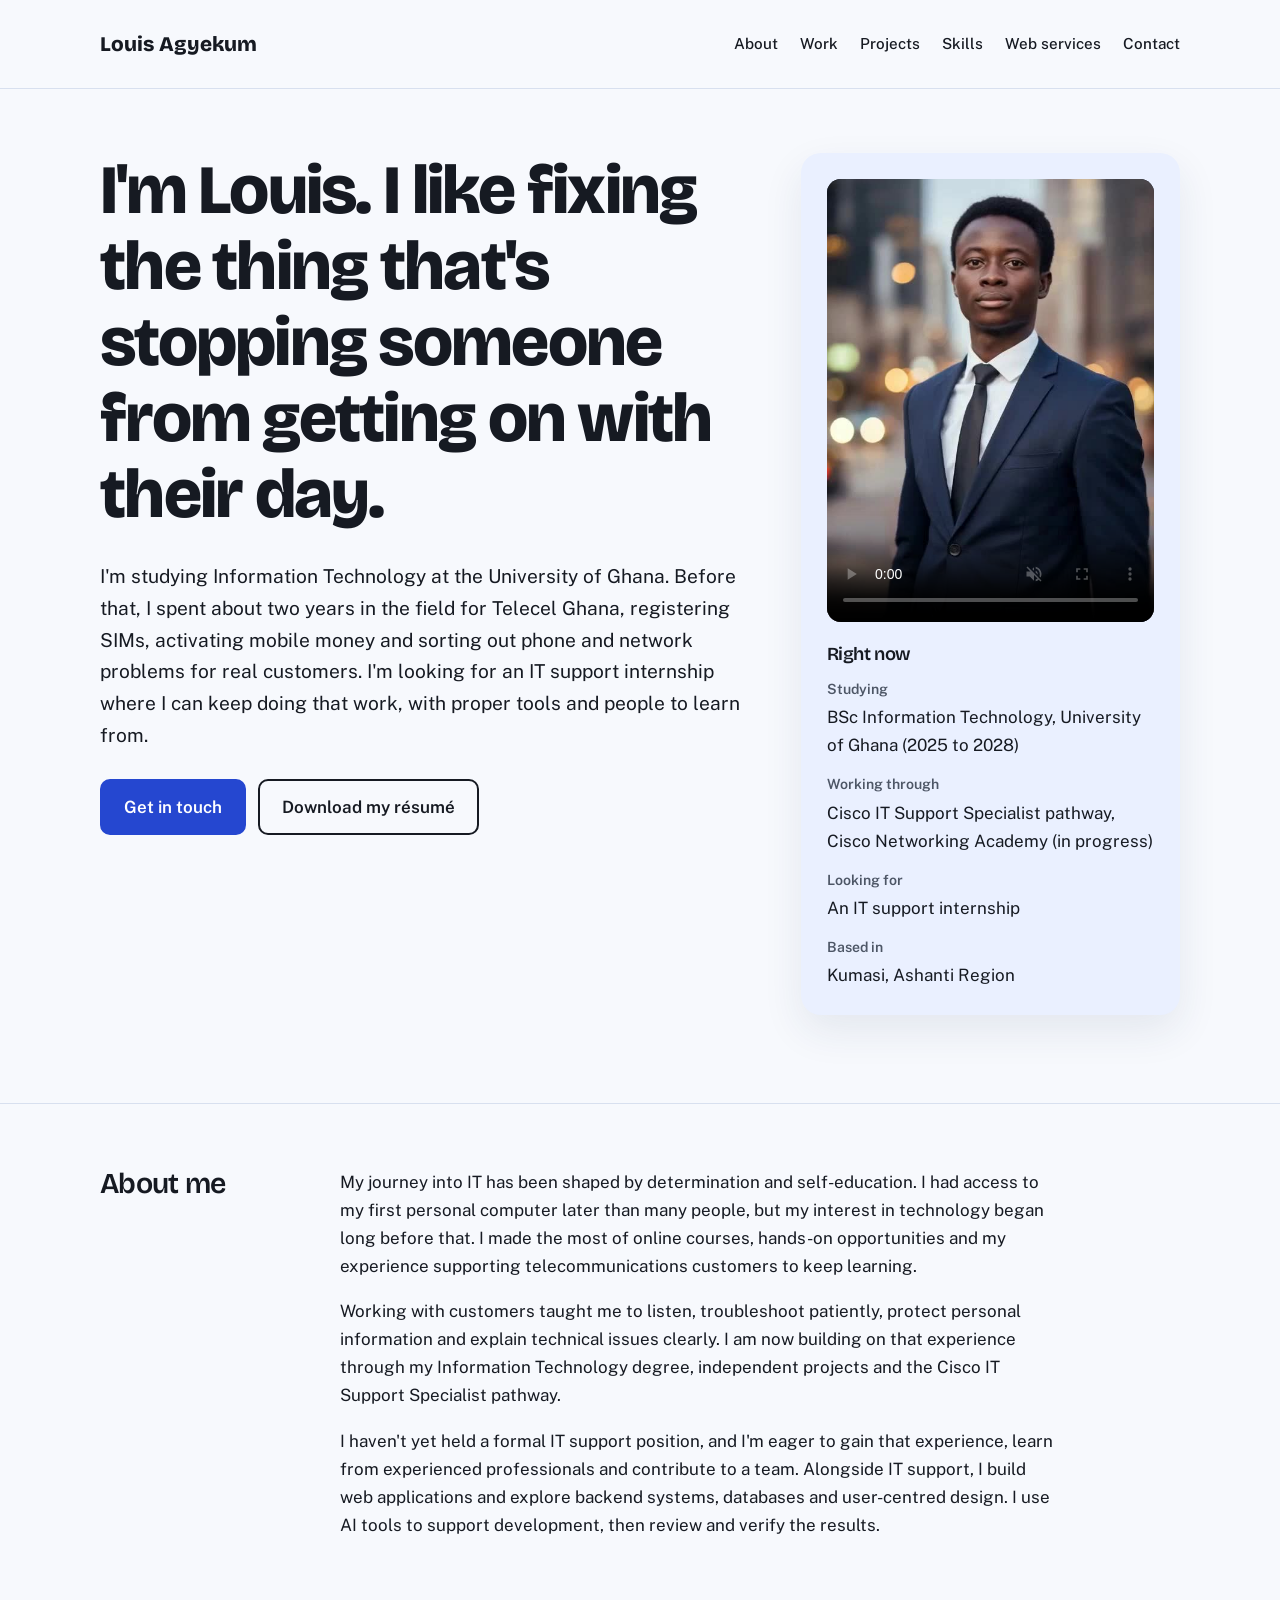
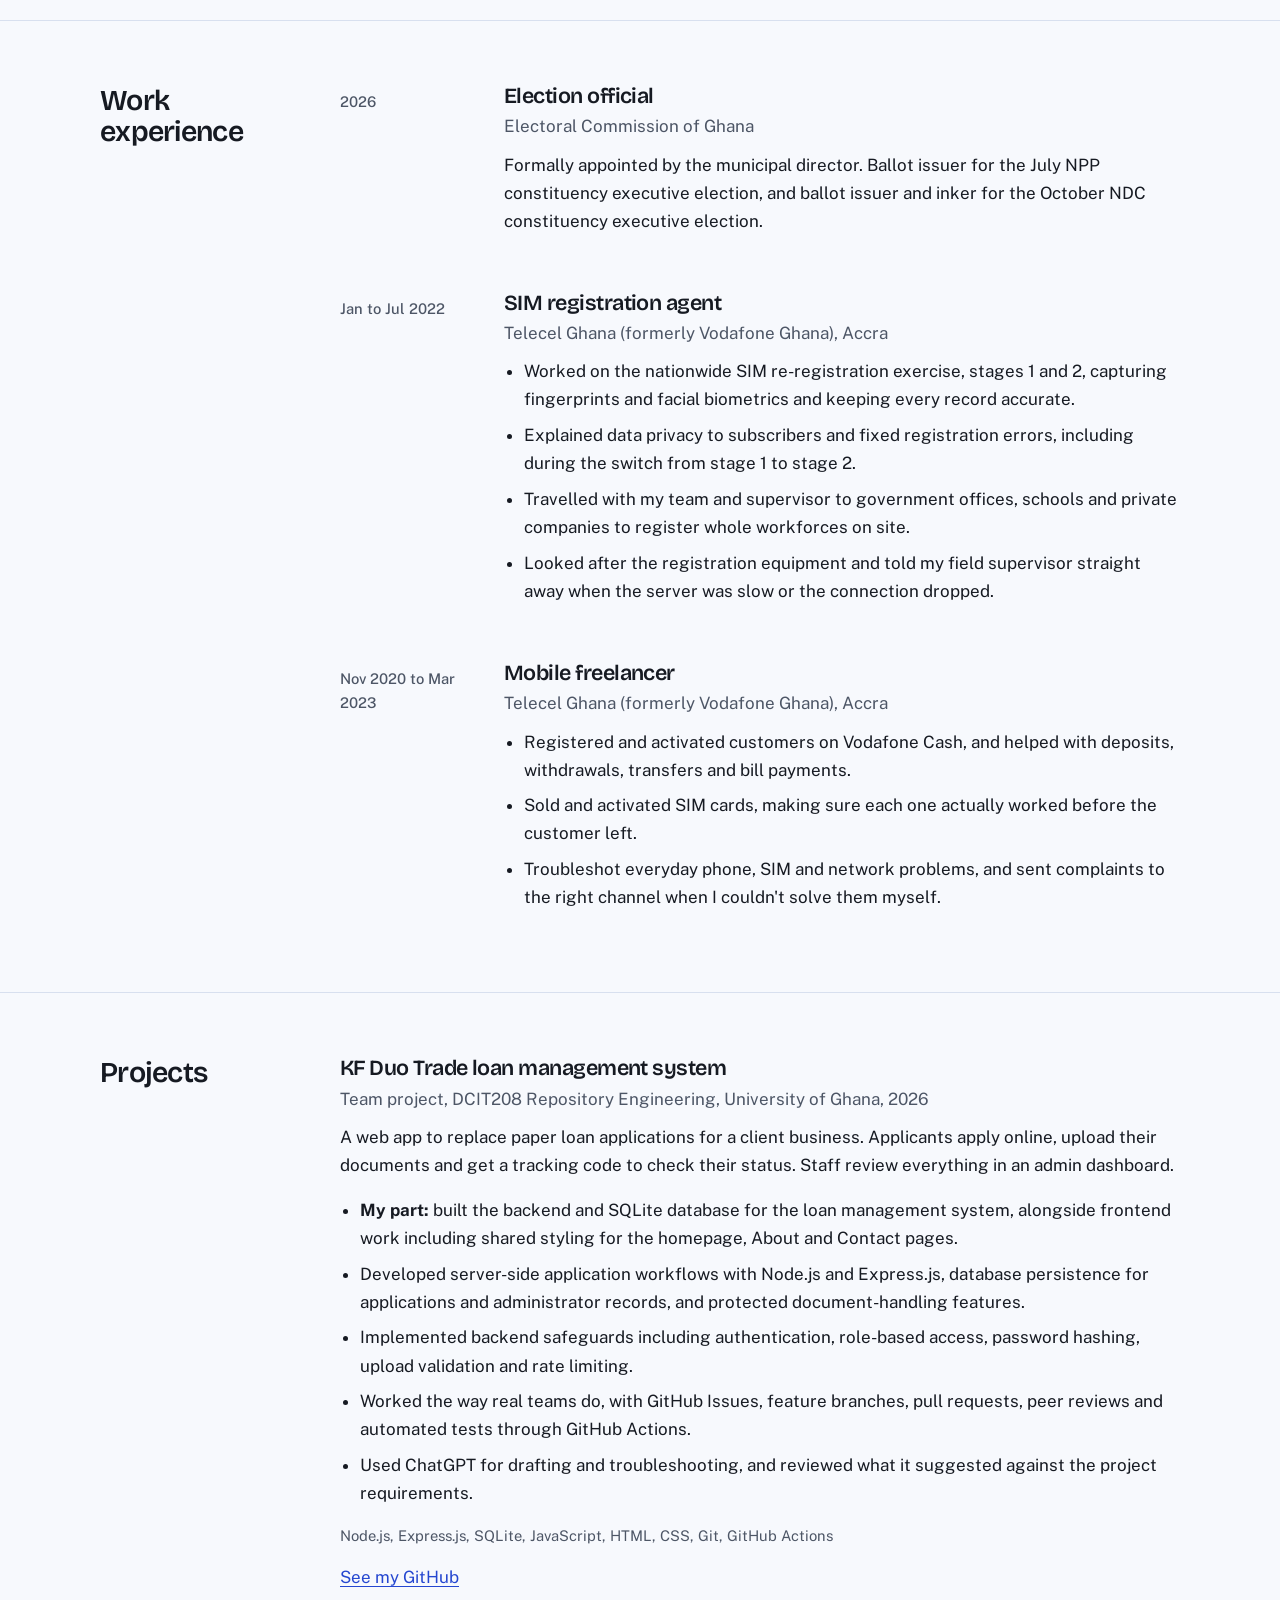
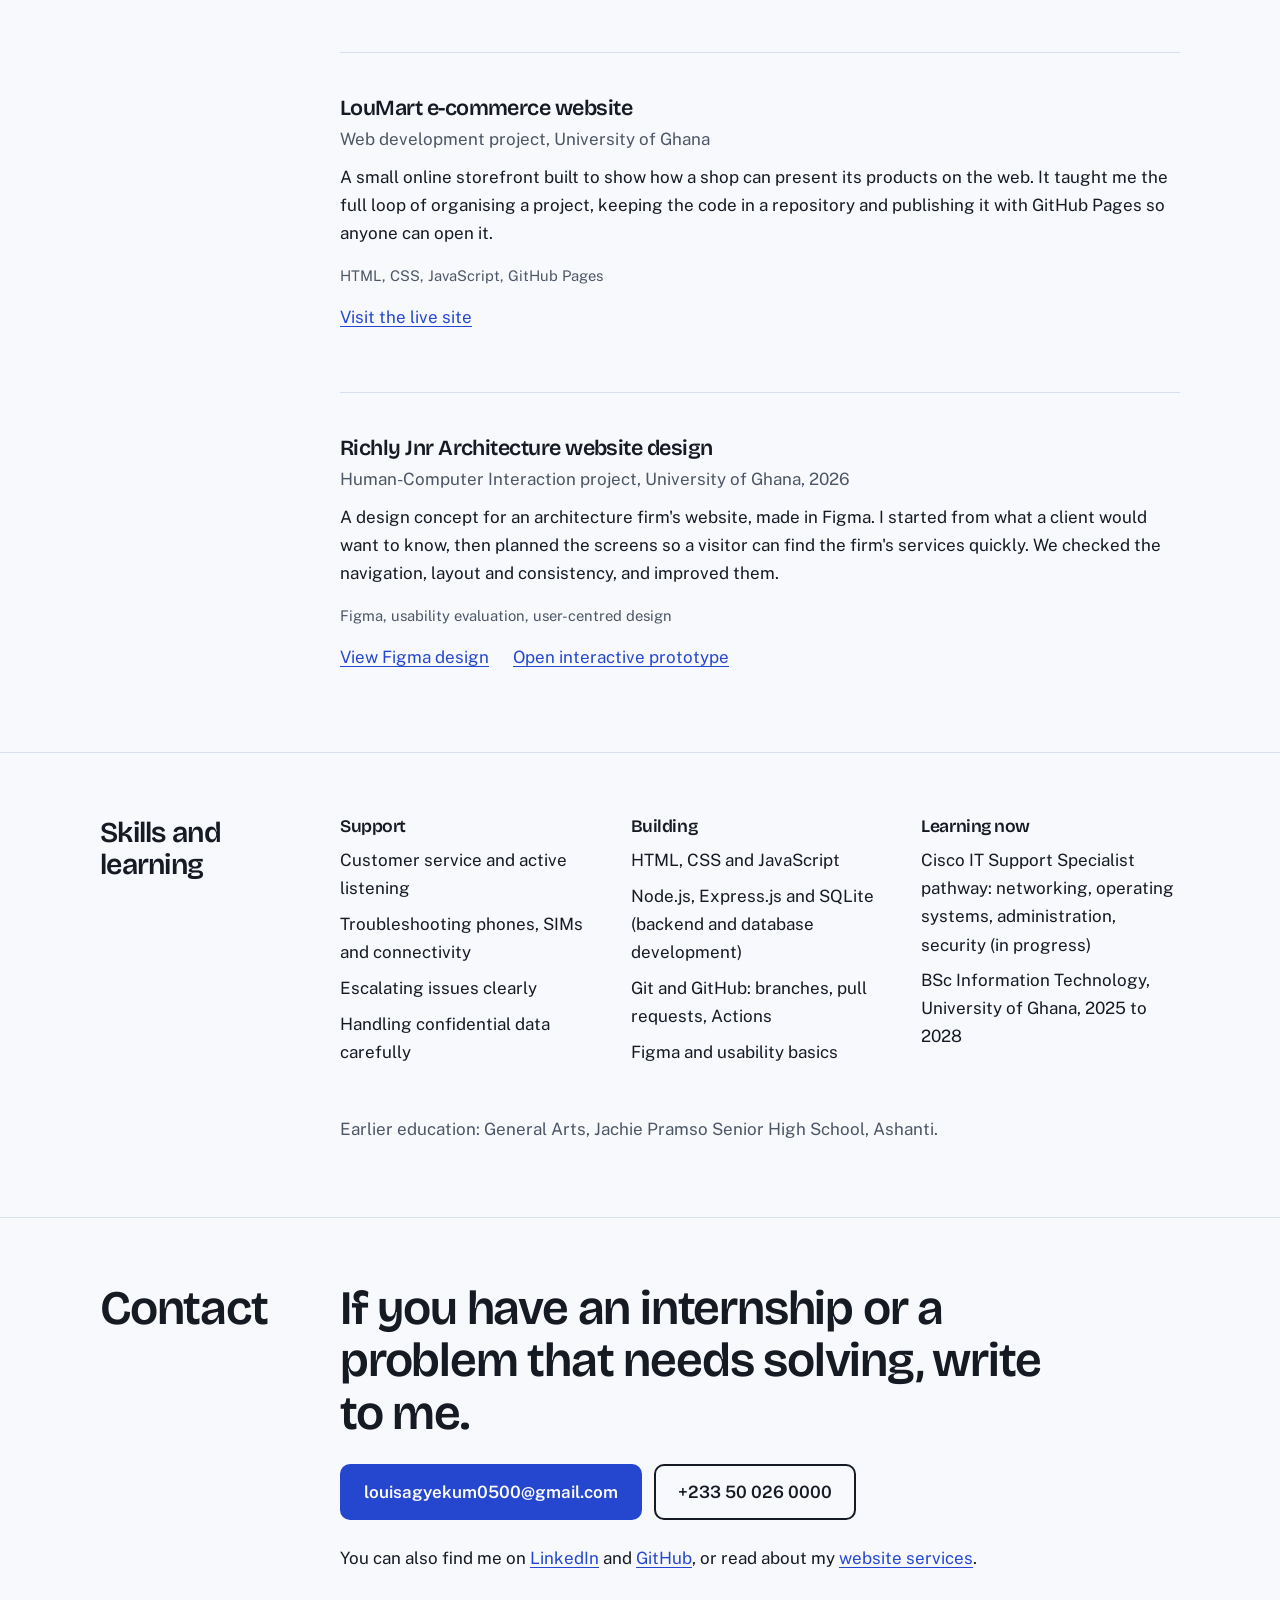
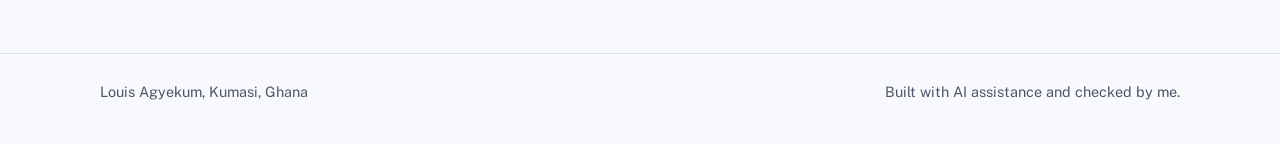
==== index.html @ dfcb87ff "Initial Portfolio commits" ====
<!doctype html>
<html lang="en">
<head>
<meta charset="utf-8">
<meta name="viewport" content="width=device-width,initial-scale=1">
<meta name="description" content="Louis Agyekum is an IT student at the University of Ghana with two years of field experience in mobile and SIM support, looking for an IT support internship.">
<title>Louis Agyekum, IT student and support intern candidate</title>
<link rel="stylesheet" href="css/style.css">
</head>
<body>
<a class="skip" href="#main">Skip to content</a>
<header><div class="wrap">
<a class="logo" href="index.html">Louis Agyekum</a>
<button class="menu-toggle" type="button" aria-label="Open navigation" aria-expanded="false" aria-controls="site-nav"><span></span><span></span><span></span></button>
<nav id="site-nav" aria-label="Main"><a href="#about">About</a><a href="#work">Work</a><a href="#projects">Projects</a><a href="#skills">Skills</a><a href="services.html">Web services</a><a href="#contact">Contact</a></nav>
</div></header>

<main id="main">
<div class="wrap hero">
<div>
<h1>I'm Louis. I like fixing the thing that's stopping someone from getting on with their day.</h1>
<p class="lead">I'm studying Information Technology at the University of Ghana. Before that, I spent about two years in the field for Telecel Ghana, registering SIMs, activating mobile money and sorting out phone and network problems for real customers. I'm looking for an IT support internship where I can keep doing that work, with proper tools and people to learn from.</p>
<div class="btns"><a class="btn main" href="#contact">Get in touch</a><a class="btn" href="assets/Louis_Agyekum_Resume.pdf" download>Download my résumé</a></div>
</div>
<aside class="now" aria-label="Right now">
<video class="intro-video" autoplay muted loop playsinline controls preload="auto" poster="assets/louis-video-poster.jpg" aria-label="Short introductory video of Louis Agyekum"><source src="assets/louis-intro.mp4" type="video/mp4">Your browser does not support video playback.</video>
<h2>Right now</h2>
<dl>
<dt>Studying</dt><dd>BSc Information Technology, University of Ghana (2025 to 2028)</dd>
<dt>Working through</dt><dd>Cisco IT Support Specialist pathway, Cisco Networking Academy (in progress)</dd>
<dt>Looking for</dt><dd>An IT support internship</dd>
<dt>Based in</dt><dd>Kumasi, Ashanti Region</dd>
</dl>
</aside>
</div>

<section id="about"><div class="wrap row">
<h2>About me</h2>
<div class="body">
<p>My journey into IT has been shaped by determination and self-education. I had access to my first personal computer later than many people, but my interest in technology began long before that. I made the most of online courses, hands-on opportunities and my experience supporting telecommunications customers to keep learning.</p>
<p>Working with customers taught me to listen, troubleshoot patiently, protect personal information and explain technical issues clearly. I am now building on that experience through my Information Technology degree, independent projects and the Cisco IT Support Specialist pathway.</p>
<p>I haven't yet held a formal IT support position, and I'm eager to gain that experience, learn from experienced professionals and contribute to a team. Alongside IT support, I build web applications and explore backend systems, databases and user-centred design. I use AI tools to support development, then review and verify the results.</p>
</div>
</div></section>

<section id="work"><div class="wrap row">
<h2>Work experience</h2>
<div>
<div class="entry"><time>2026</time><div>
<h3>Election official</h3>
<p class="where">Electoral Commission of Ghana</p>
<p>Formally appointed by the municipal director. Ballot issuer for the July NPP constituency executive election, and ballot issuer and inker for the October NDC constituency executive election.</p>
</div></div>
<div class="entry"><time>Jan to Jul 2022</time><div>
<h3>SIM registration agent</h3>
<p class="where">Telecel Ghana (formerly Vodafone Ghana), Accra</p>
<ul>
<li>Worked on the nationwide SIM re-registration exercise, stages 1 and 2, capturing fingerprints and facial biometrics and keeping every record accurate.</li>
<li>Explained data privacy to subscribers and fixed registration errors, including during the switch from stage 1 to stage 2.</li>
<li>Travelled with my team and supervisor to government offices, schools and private companies to register whole workforces on site.</li>
<li>Looked after the registration equipment and told my field supervisor straight away when the server was slow or the connection dropped.</li>
</ul>
</div></div>
<div class="entry"><time>Nov 2020 to Mar 2023</time><div>
<h3>Mobile freelancer</h3>
<p class="where">Telecel Ghana (formerly Vodafone Ghana), Accra</p>
<ul>
<li>Registered and activated customers on Vodafone Cash, and helped with deposits, withdrawals, transfers and bill payments.</li>
<li>Sold and activated SIM cards, making sure each one actually worked before the customer left.</li>
<li>Troubleshot everyday phone, SIM and network problems, and sent complaints to the right channel when I couldn't solve them myself.</li>
</ul>
</div></div>
</div>
</div></section>

<section id="projects"><div class="wrap row">
<h2>Projects</h2>
<div>
<article class="proj">
<h3>KF Duo Trade loan management system</h3>
<p class="where">Team project, DCIT208 Repository Engineering, University of Ghana, 2026</p>
<p>A web app to replace paper loan applications for a client business. Applicants apply online, upload their documents and get a tracking code to check their status. Staff review everything in an admin dashboard.</p>
<ul>
<li><strong>My part:</strong> built the backend and SQLite database for the loan management system, alongside frontend work including shared styling for the homepage, About and Contact pages.</li>
<li>Developed server-side application workflows with Node.js and Express.js, database persistence for applications and administrator records, and protected document-handling features.</li>
<li>Implemented backend safeguards including authentication, role-based access, password hashing, upload validation and rate limiting.</li>
<li>Worked the way real teams do, with GitHub Issues, feature branches, pull requests, peer reviews and automated tests through GitHub Actions.</li>
<li>Used ChatGPT for drafting and troubleshooting, and reviewed what it suggested against the project requirements.</li>
</ul>
<p class="stack">Node.js, Express.js, SQLite, JavaScript, HTML, CSS, Git, GitHub Actions</p>
<p><a href="https://github.com/ilouisagyekum" target="_blank" rel="noopener">See my GitHub</a></p>
</article>
<article class="proj">
<h3>LouMart e-commerce website</h3>
<p class="where">Web development project, University of Ghana</p>
<p>A small online storefront built to show how a shop can present its products on the web. It taught me the full loop of organising a project, keeping the code in a repository and publishing it with GitHub Pages so anyone can open it.</p>
<p class="stack">HTML, CSS, JavaScript, GitHub Pages</p>
<p><a href="https://ilouisagyekum.github.io/209_E-commerce-Project/" target="_blank" rel="noopener">Visit the live site</a></p>
</article>
<article class="proj">
<h3>Richly Jnr Architecture website design</h3>
<p class="where">Human-Computer Interaction project, University of Ghana, 2026</p>
<p>A design concept for an architecture firm's website, made in Figma. I started from what a client would want to know, then planned the screens so a visitor can find the firm's services quickly. We checked the navigation, layout and consistency, and improved them.</p>
<p class="stack">Figma, usability evaluation, user-centred design</p>
<p class="project-links"><a href="https://www.figma.com/design/cH3LFaec0t0evLrTlX2343/HCI---RICHLY-JNR-ARCHIT?node-id=8-64&amp;t=3QjF5I2idbZ5x2Rs-1" target="_blank" rel="noopener noreferrer">View Figma design</a><a href="https://www.figma.com/proto/cH3LFaec0t0evLrTlX2343/HCI-RICHLY-JNR-ARCHIT?node-id=8-64&amp;t=3QjF5I2idbZ5x2Rs-0&amp;scaling=contain&amp;content-scaling=fixed&amp;page-id=1%3A2&amp;fuid=1697316392466833831" target="_blank" rel="noopener noreferrer">Open interactive prototype</a></p>
</article>
</div>
</div></section>

<section id="skills"><div class="wrap row">
<h2>Skills and learning</h2>
<div>
<div class="skills">
<div><h3>Support</h3><ul><li>Customer service and active listening</li><li>Troubleshooting phones, SIMs and connectivity</li><li>Escalating issues clearly</li><li>Handling confidential data carefully</li></ul></div>
<div><h3>Building</h3><ul><li>HTML, CSS and JavaScript</li><li>Node.js, Express.js and SQLite (backend and database development)</li><li>Git and GitHub: branches, pull requests, Actions</li><li>Figma and usability basics</li></ul></div>
<div><h3>Learning now</h3><ul><li>Cisco IT Support Specialist pathway: networking, operating systems, administration, security (in progress)</li><li>BSc Information Technology, University of Ghana, 2025 to 2028</li></ul></div>
</div>
<p style="margin-top:32px" class="where">Earlier education: General Arts, Jachie Pramso Senior High School, Ashanti.</p>
</div>
</div></section>

<section id="contact" class="contact"><div class="wrap row">
<h2>Contact</h2>
<div class="body">
<h2 style="margin-bottom:12px">If you have an internship or a problem that needs solving, write to me.</h2>
<div class="btns"><a class="btn main" href="mailto:louisagyekum0500@gmail.com">louisagyekum0500@gmail.com</a><a class="btn" href="tel:+233500260000">+233 50 026 0000</a></div>
<p>You can also find me on <a href="https://www.linkedin.com/in/louis-agyekum-b48a21249" target="_blank" rel="noopener">LinkedIn</a> and <a href="https://github.com/ilouisagyekum" target="_blank" rel="noopener">GitHub</a>, or read about my <a href="services.html">website services</a>.</p>
</div>
</div></section>
</main>

<footer><div class="wrap"><span>Louis Agyekum, Kumasi, Ghana</span><span>Built with AI assistance and checked by me.</span></div></footer>
<script src="js/site.js" defer></script>
</body>
</html>
---- css/style.css ----
@import url('https://fonts.googleapis.com/css2?family=Bricolage+Grotesque:opsz,wght@12..96,600;12..96,800&family=Public+Sans:wght@400;500;600&display=swap');
:root{--bg:#f7f8fa;--ink:#161a22;--mute:#4d5666;--blue:#2547d0;--panel:#e6ebf5;--rule:#cdd3df}
*{box-sizing:border-box}
html{scroll-behavior:smooth}
body{margin:0;background:var(--bg);color:var(--ink);font:1.0625rem/1.65 'Public Sans',system-ui,sans-serif}
a{color:var(--blue);text-underline-offset:3px}
a:focus-visible{outline:3px solid var(--blue);outline-offset:3px}
.wrap{width:min(1080px,100% - 40px);margin:auto}
.skip{position:absolute;left:12px;top:-60px;background:var(--ink);color:#fff;padding:8px 14px}
.skip:focus{top:10px}
header{padding:22px 0}
header .wrap{display:flex;justify-content:space-between;flex-wrap:wrap;gap:10px 28px;align-items:baseline}
.logo{font:800 1.3rem 'Bricolage Grotesque',sans-serif;color:var(--ink);text-decoration:none}
nav{display:flex;flex-wrap:wrap;gap:6px 22px}
nav a{color:var(--ink);text-decoration:none;font-weight:500;font-size:.95rem}
nav a:hover,nav a[aria-current]{color:var(--blue);text-decoration:none}
h1,h2,h3{font-family:'Bricolage Grotesque',sans-serif;letter-spacing:-.025em;line-height:1.1;margin:0}
h1{font-size:clamp(2.4rem,5.4vw,4.4rem);font-weight:800}
h2{font-size:1.8rem;font-weight:600}
h3{font-size:1.35rem;font-weight:600;margin-bottom:4px}
p{margin:0 0 1em}
.hero{display:grid;grid-template-columns:1.7fr 1fr;gap:56px;padding:64px 0 88px;align-items:start}
.lead{font-size:1.2rem;max-width:34em;margin:28px 0}
.btns{display:flex;flex-wrap:wrap;gap:12px}
.btn{padding:12px 22px;border-radius:6px;font-weight:600;text-decoration:none;border:2px solid var(--ink);color:var(--ink)}
.btn.main{background:var(--blue);border-color:var(--blue);color:#fff}
.btn:hover{background:var(--ink);border-color:var(--ink);color:#fff}
.now{background:var(--panel);padding:26px;border-radius:4px 32px 4px 4px}
.now img{display:block;width:120px;height:120px;object-fit:cover;border-radius:50%;margin-bottom:18px}
.now h2{font-size:1.15rem}
.now dl{margin:0}
.now dt{font-weight:600;font-size:.88rem;color:var(--mute);margin-top:14px}
.now dd{margin:2px 0 0}
section{border-top:1px solid var(--rule);padding:64px 0}
.row{display:grid;grid-template-columns:200px 1fr;gap:40px}
.body{max-width:42em}
.entry{display:grid;grid-template-columns:140px 1fr;gap:24px;padding-bottom:40px}
.entry:last-child{padding-bottom:0}
.entry time{color:var(--mute);font-size:.92rem;font-weight:500;padding-top:.35em}
.where{color:var(--mute);margin:0 0 10px}
ul{padding-left:1.2em;margin:0 0 1em}
li{margin-bottom:.45em}
.proj{padding:0 0 44px;margin-bottom:44px;border-bottom:1px solid var(--rule)}
.proj:last-of-type{border:0;margin:0;padding:0}
.stack{font-size:.92rem;color:var(--mute)}
.skills{display:grid;grid-template-columns:repeat(3,1fr);gap:32px}
.skills h3{font-size:1.1rem;margin-bottom:10px}
.skills ul{padding:0;list-style:none}
.contact h2{font-size:clamp(2rem,4vw,3rem)}
.contact .btns{margin:24px 0}
footer{border-top:1px solid var(--rule);padding:26px 0 40px;color:var(--mute);font-size:.9rem}
footer .wrap{display:flex;justify-content:space-between;flex-wrap:wrap;gap:10px}
.cards{display:grid;grid-template-columns:repeat(3,1fr);gap:28px;margin:48px 0}
.cards article{border-top:3px solid var(--ink);padding-top:16px}
@media(max-width:800px){.hero,.row,.entry,.skills,.cards{grid-template-columns:1fr;gap:18px}.hero{padding:44px 0 56px;gap:40px}section{padding:48px 0}}
@media(prefers-reduced-motion:reduce){html{scroll-behavior:auto}}

/* Requested responsive navigation, motion, and visual refinements */
:root{--bg:#f7f9fd;--panel:#eaf0ff;--rule:#d8e0ef}
header{position:sticky;top:0;z-index:30;background:rgba(247,249,253,.92);backdrop-filter:blur(16px);border-bottom:1px solid var(--rule)}
header .wrap{align-items:center;min-height:44px}
nav a{position:relative;padding:8px 0;transition:color .2s ease}
nav a::after{content:"";position:absolute;bottom:3px;left:0;width:0;height:2px;background:var(--blue);transition:width .25s ease}
nav a:hover::after,nav a[aria-current]::after{width:100%}
.btn{display:inline-flex;align-items:center;justify-content:center;transition:transform .22s ease,background .22s ease,box-shadow .22s ease;border-radius:10px}
.btn:hover{transform:translateY(-3px);box-shadow:0 10px 24px rgba(37,71,208,.15)}
.now{border-radius:20px;box-shadow:0 16px 40px rgba(31,51,92,.09);overflow:hidden}
.intro-video{display:block;width:100%;aspect-ratio:4/3;object-fit:cover;border-radius:14px;margin-bottom:22px;background:#c9d5e9}
.proj{transition:transform .25s ease}
.proj:hover{transform:translateX(5px)}
.project-links{display:flex;flex-wrap:wrap;gap:12px 24px}
.menu-toggle{display:none;cursor:pointer;border:1px solid var(--rule);border-radius:12px;background:#fff;width:46px;height:44px;align-items:center;justify-content:center;flex-direction:column;gap:5px}
.menu-toggle span{display:block;width:20px;height:2px;border-radius:3px;background:var(--ink);transition:transform .25s,opacity .25s}
.menu-toggle[aria-expanded="true"] span:first-child{transform:translateY(7px) rotate(45deg)}
.menu-toggle[aria-expanded="true"] span:nth-child(2){opacity:0}
.menu-toggle[aria-expanded="true"] span:last-child{transform:translateY(-7px) rotate(-45deg)}
.reveal-ready{opacity:0;transform:translateY(22px);transition:opacity .65s ease,transform .65s ease}
.reveal-ready.is-visible{opacity:1;transform:none}
.hero>div:first-child{animation:hero-enter .7s ease both}
@keyframes hero-enter{from{opacity:0;transform:translateY(18px)}to{opacity:1;transform:none}}
@media(max-width:800px){
 .wrap{width:min(100% - 32px,1080px)}
 header{padding:12px 0}
 header .wrap{display:flex;justify-content:space-between;align-items:center}
 .menu-toggle{display:flex}
 header nav{display:none;position:absolute;left:16px;right:16px;top:calc(100% + 6px);padding:12px;background:#fff;border:1px solid var(--rule);border-radius:16px;box-shadow:0 18px 32px rgba(18,32,66,.14);flex-direction:column;gap:2px}
 header nav.is-open{display:flex;animation:menu-enter .24s ease both}
 header nav a{display:block;padding:12px 14px;border-radius:9px}
 header nav a:hover{background:var(--panel)}
 .hero{padding:40px 0 56px;gap:28px}
 .hero h1{font-size:clamp(2.2rem,9vw,3.6rem)}
 .lead{font-size:1.06rem;margin:22px 0}
 .now{padding:20px}
 .row{gap:22px}
 .entry{gap:6px;padding-bottom:32px}
 .skills{gap:24px}
 .btns .btn{min-height:48px}
 .cards{gap:24px}
 section{scroll-margin-top:90px}
}
@media(max-width:430px){.btns{flex-direction:column}.btns .btn{width:100%;text-align:center}.logo{font-size:1.12rem}.project-links{flex-direction:column;gap:10px}}
@keyframes menu-enter{from{opacity:0;transform:translateY(-8px)}to{opacity:1;transform:none}}
@media(prefers-reduced-motion:reduce){*,*::before,*::after{animation:none!important;transition:none!important;scroll-behavior:auto!important}.reveal-ready{opacity:1;transform:none}}

/* Targeted fixes: single animated nav underline and portrait video framing */
nav a:hover,nav a[aria-current]{text-decoration:none}
.intro-video{aspect-ratio:544/736;height:auto;object-fit:contain;object-position:center;background:#111827}
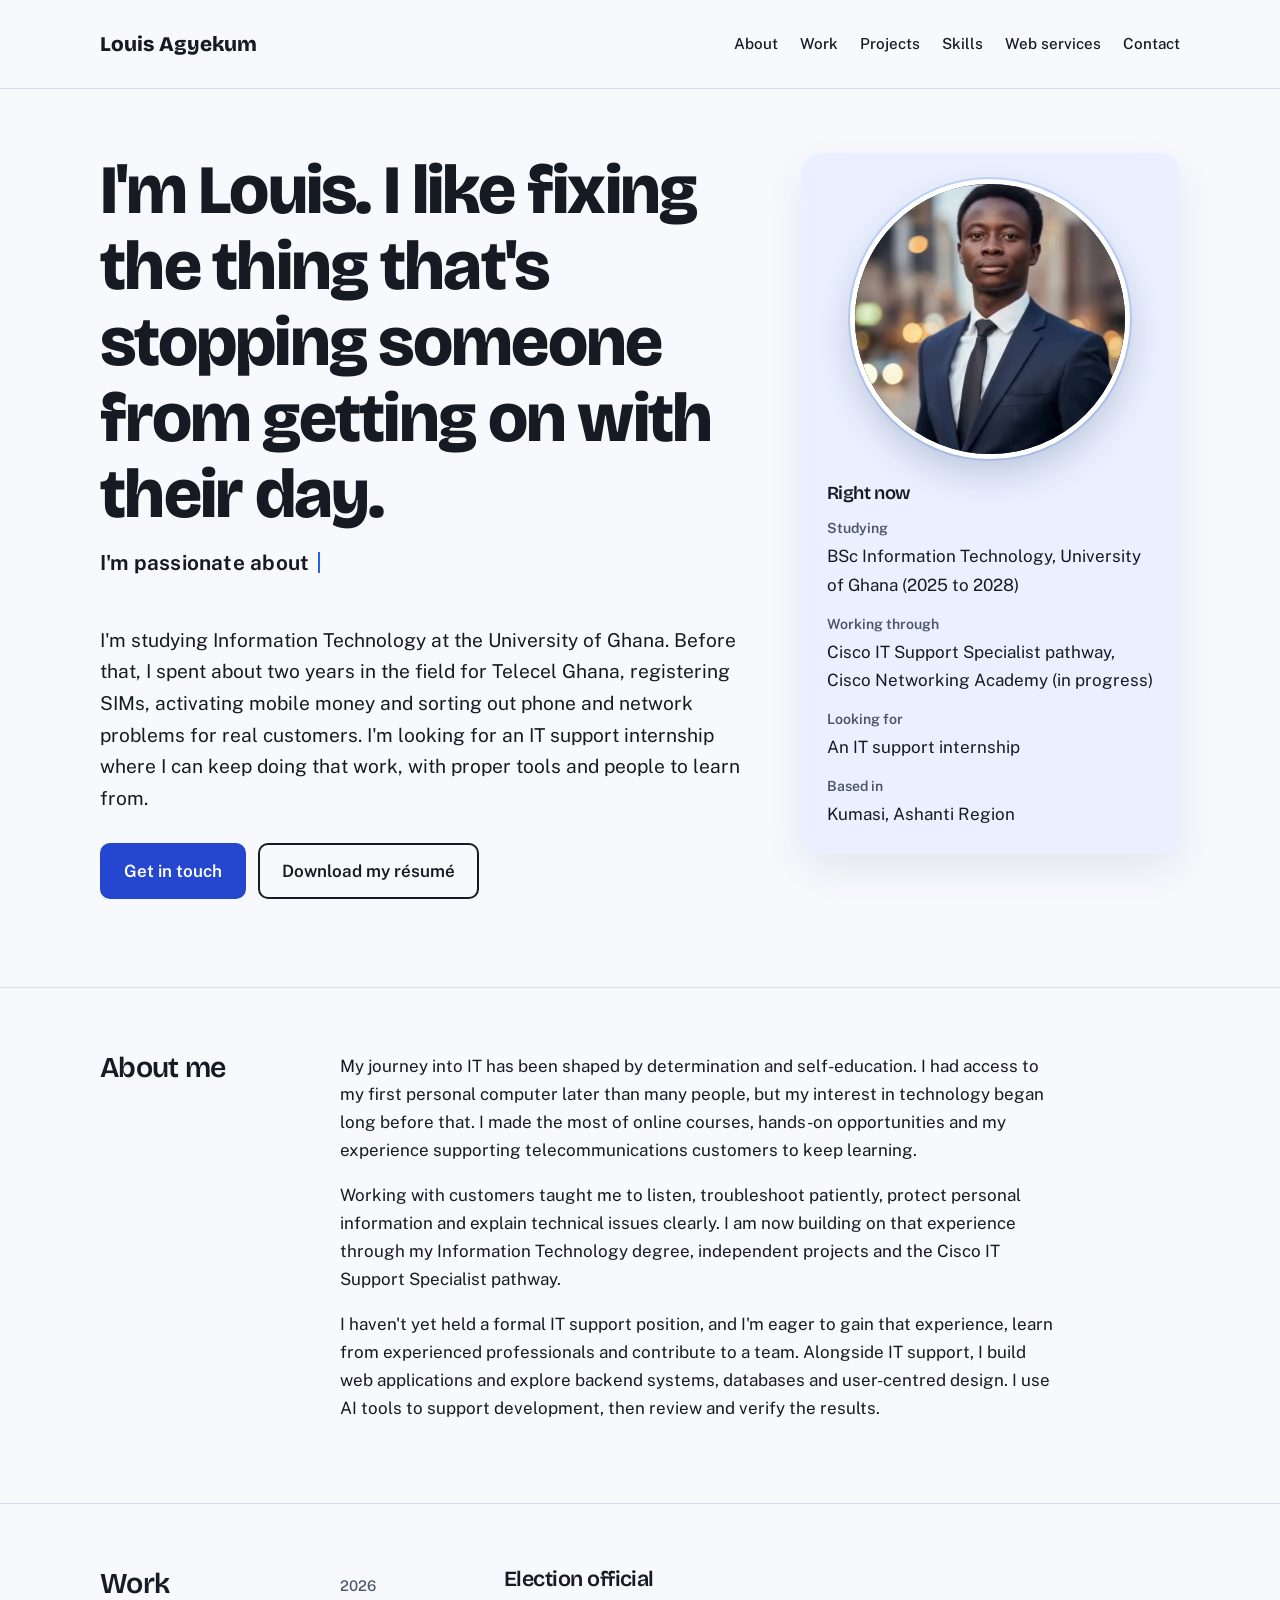
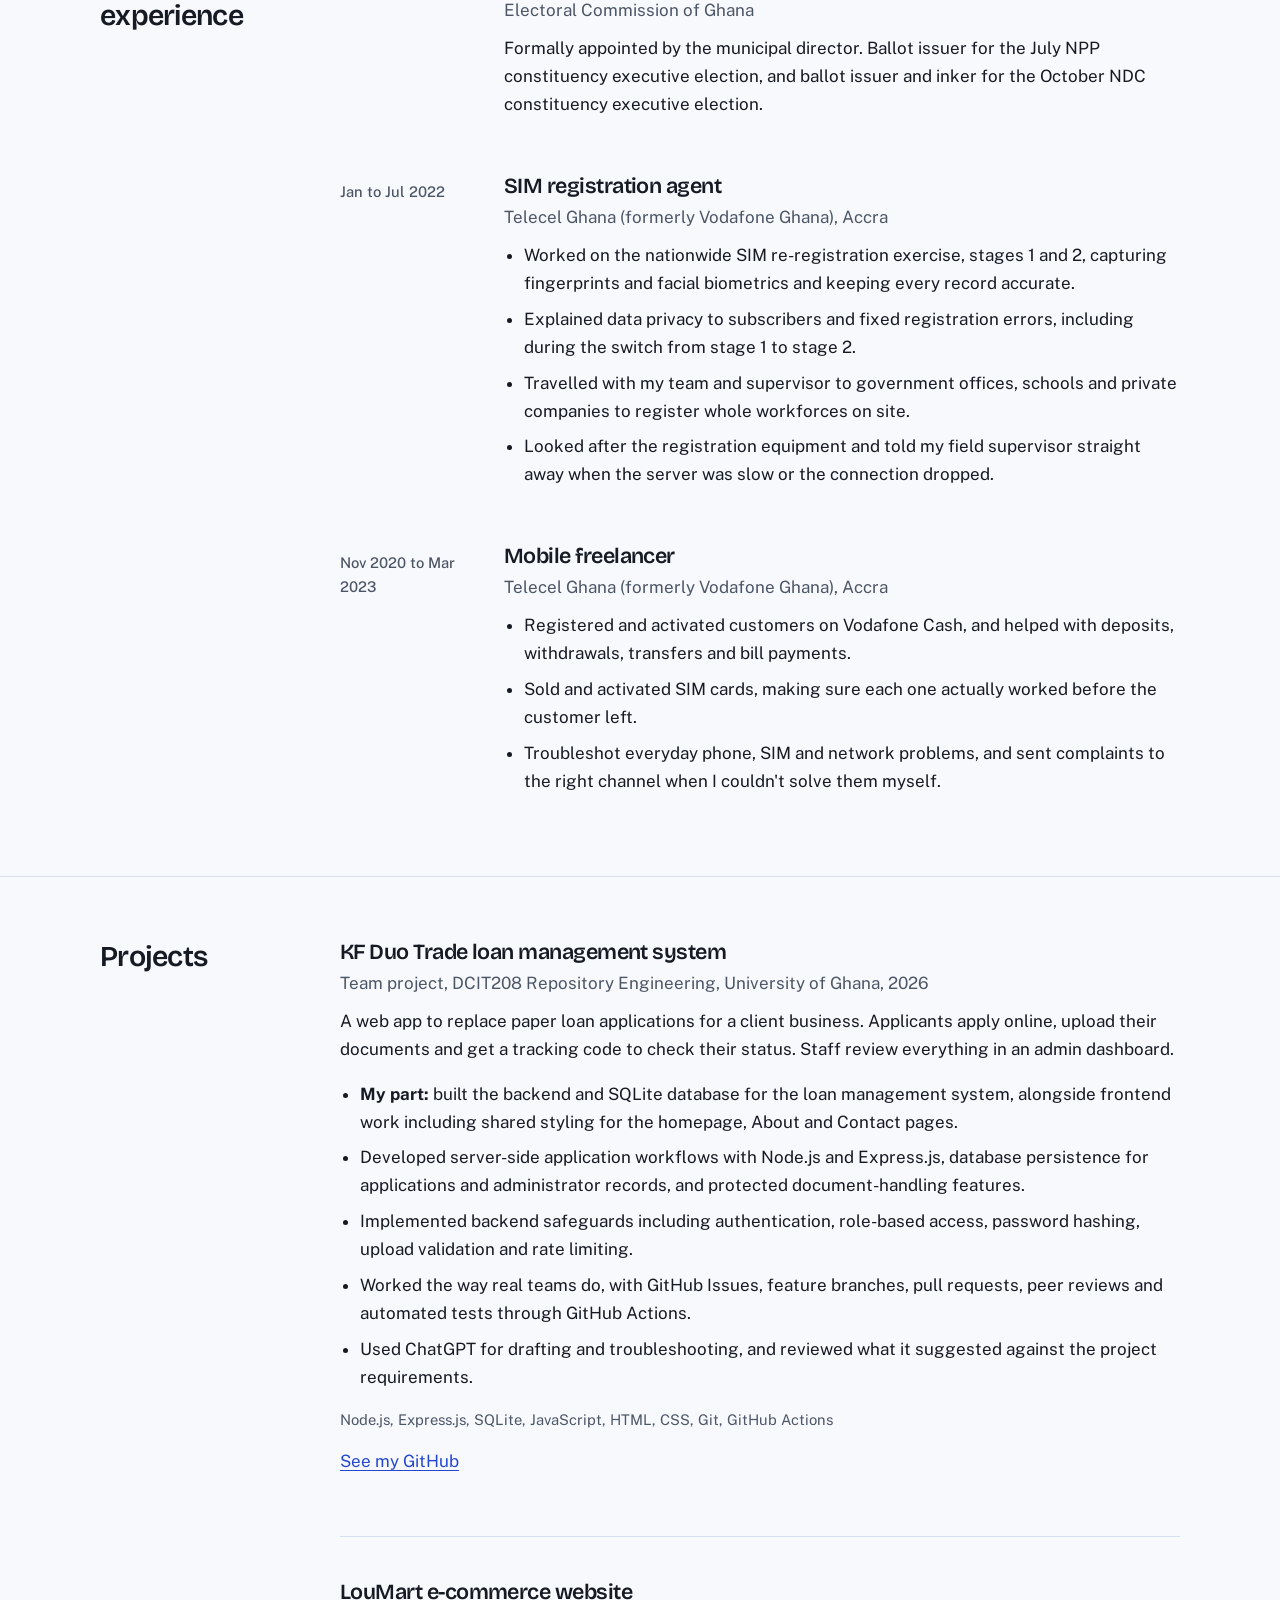
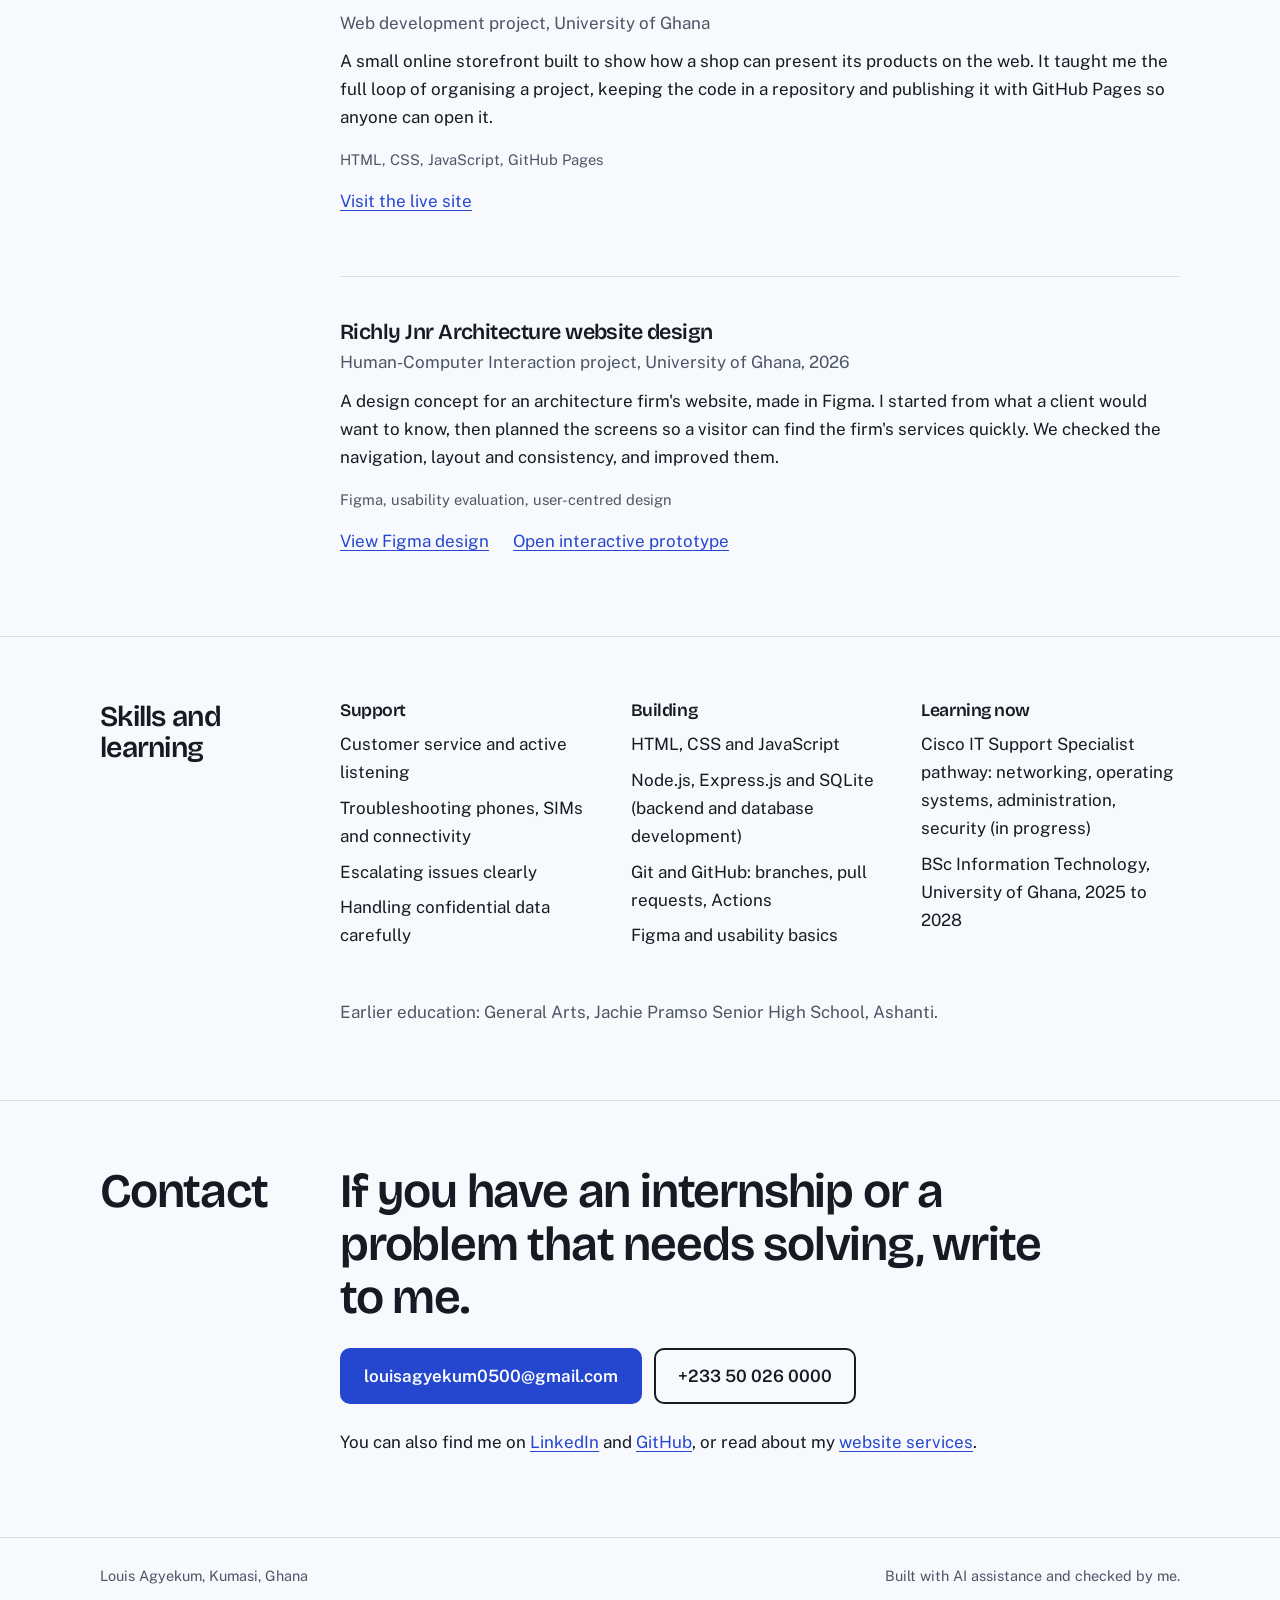
==== commit 0f8d2bfd: "feat: improve hero typing animation and profile video Refresh the portfolio and services pages with " ====
--- a/index.html
+++ b/index.html
@@ -1,135 +1,406 @@
 <!doctype html>
 <html lang="en">
-<head>
-<meta charset="utf-8">
-<meta name="viewport" content="width=device-width,initial-scale=1">
-<meta name="description" content="Louis Agyekum is an IT student at the University of Ghana with two years of field experience in mobile and SIM support, looking for an IT support internship.">
-<title>Louis Agyekum, IT student and support intern candidate</title>
-<link rel="stylesheet" href="css/style.css">
-</head>
-<body>
-<a class="skip" href="#main">Skip to content</a>
-<header><div class="wrap">
-<a class="logo" href="index.html">Louis Agyekum</a>
-<button class="menu-toggle" type="button" aria-label="Open navigation" aria-expanded="false" aria-controls="site-nav"><span></span><span></span><span></span></button>
-<nav id="site-nav" aria-label="Main"><a href="#about">About</a><a href="#work">Work</a><a href="#projects">Projects</a><a href="#skills">Skills</a><a href="services.html">Web services</a><a href="#contact">Contact</a></nav>
-</div></header>
-
-<main id="main">
-<div class="wrap hero">
-<div>
-<h1>I'm Louis. I like fixing the thing that's stopping someone from getting on with their day.</h1>
-<p class="lead">I'm studying Information Technology at the University of Ghana. Before that, I spent about two years in the field for Telecel Ghana, registering SIMs, activating mobile money and sorting out phone and network problems for real customers. I'm looking for an IT support internship where I can keep doing that work, with proper tools and people to learn from.</p>
-<div class="btns"><a class="btn main" href="#contact">Get in touch</a><a class="btn" href="assets/Louis_Agyekum_Resume.pdf" download>Download my résumé</a></div>
-</div>
-<aside class="now" aria-label="Right now">
-<video class="intro-video" autoplay muted loop playsinline controls preload="auto" poster="assets/louis-video-poster.jpg" aria-label="Short introductory video of Louis Agyekum"><source src="assets/louis-intro.mp4" type="video/mp4">Your browser does not support video playback.</video>
-<h2>Right now</h2>
-<dl>
-<dt>Studying</dt><dd>BSc Information Technology, University of Ghana (2025 to 2028)</dd>
-<dt>Working through</dt><dd>Cisco IT Support Specialist pathway, Cisco Networking Academy (in progress)</dd>
-<dt>Looking for</dt><dd>An IT support internship</dd>
-<dt>Based in</dt><dd>Kumasi, Ashanti Region</dd>
-</dl>
-</aside>
-</div>
-
-<section id="about"><div class="wrap row">
-<h2>About me</h2>
-<div class="body">
-<p>My journey into IT has been shaped by determination and self-education. I had access to my first personal computer later than many people, but my interest in technology began long before that. I made the most of online courses, hands-on opportunities and my experience supporting telecommunications customers to keep learning.</p>
-<p>Working with customers taught me to listen, troubleshoot patiently, protect personal information and explain technical issues clearly. I am now building on that experience through my Information Technology degree, independent projects and the Cisco IT Support Specialist pathway.</p>
-<p>I haven't yet held a formal IT support position, and I'm eager to gain that experience, learn from experienced professionals and contribute to a team. Alongside IT support, I build web applications and explore backend systems, databases and user-centred design. I use AI tools to support development, then review and verify the results.</p>
-</div>
-</div></section>
-
-<section id="work"><div class="wrap row">
-<h2>Work experience</h2>
-<div>
-<div class="entry"><time>2026</time><div>
-<h3>Election official</h3>
-<p class="where">Electoral Commission of Ghana</p>
-<p>Formally appointed by the municipal director. Ballot issuer for the July NPP constituency executive election, and ballot issuer and inker for the October NDC constituency executive election.</p>
-</div></div>
-<div class="entry"><time>Jan to Jul 2022</time><div>
-<h3>SIM registration agent</h3>
-<p class="where">Telecel Ghana (formerly Vodafone Ghana), Accra</p>
-<ul>
-<li>Worked on the nationwide SIM re-registration exercise, stages 1 and 2, capturing fingerprints and facial biometrics and keeping every record accurate.</li>
-<li>Explained data privacy to subscribers and fixed registration errors, including during the switch from stage 1 to stage 2.</li>
-<li>Travelled with my team and supervisor to government offices, schools and private companies to register whole workforces on site.</li>
-<li>Looked after the registration equipment and told my field supervisor straight away when the server was slow or the connection dropped.</li>
-</ul>
-</div></div>
-<div class="entry"><time>Nov 2020 to Mar 2023</time><div>
-<h3>Mobile freelancer</h3>
-<p class="where">Telecel Ghana (formerly Vodafone Ghana), Accra</p>
-<ul>
-<li>Registered and activated customers on Vodafone Cash, and helped with deposits, withdrawals, transfers and bill payments.</li>
-<li>Sold and activated SIM cards, making sure each one actually worked before the customer left.</li>
-<li>Troubleshot everyday phone, SIM and network problems, and sent complaints to the right channel when I couldn't solve them myself.</li>
-</ul>
-</div></div>
-</div>
-</div></section>
-
-<section id="projects"><div class="wrap row">
-<h2>Projects</h2>
-<div>
-<article class="proj">
-<h3>KF Duo Trade loan management system</h3>
-<p class="where">Team project, DCIT208 Repository Engineering, University of Ghana, 2026</p>
-<p>A web app to replace paper loan applications for a client business. Applicants apply online, upload their documents and get a tracking code to check their status. Staff review everything in an admin dashboard.</p>
-<ul>
-<li><strong>My part:</strong> built the backend and SQLite database for the loan management system, alongside frontend work including shared styling for the homepage, About and Contact pages.</li>
-<li>Developed server-side application workflows with Node.js and Express.js, database persistence for applications and administrator records, and protected document-handling features.</li>
-<li>Implemented backend safeguards including authentication, role-based access, password hashing, upload validation and rate limiting.</li>
-<li>Worked the way real teams do, with GitHub Issues, feature branches, pull requests, peer reviews and automated tests through GitHub Actions.</li>
-<li>Used ChatGPT for drafting and troubleshooting, and reviewed what it suggested against the project requirements.</li>
-</ul>
-<p class="stack">Node.js, Express.js, SQLite, JavaScript, HTML, CSS, Git, GitHub Actions</p>
-<p><a href="https://github.com/ilouisagyekum" target="_blank" rel="noopener">See my GitHub</a></p>
-</article>
-<article class="proj">
-<h3>LouMart e-commerce website</h3>
-<p class="where">Web development project, University of Ghana</p>
-<p>A small online storefront built to show how a shop can present its products on the web. It taught me the full loop of organising a project, keeping the code in a repository and publishing it with GitHub Pages so anyone can open it.</p>
-<p class="stack">HTML, CSS, JavaScript, GitHub Pages</p>
-<p><a href="https://ilouisagyekum.github.io/209_E-commerce-Project/" target="_blank" rel="noopener">Visit the live site</a></p>
-</article>
-<article class="proj">
-<h3>Richly Jnr Architecture website design</h3>
-<p class="where">Human-Computer Interaction project, University of Ghana, 2026</p>
-<p>A design concept for an architecture firm's website, made in Figma. I started from what a client would want to know, then planned the screens so a visitor can find the firm's services quickly. We checked the navigation, layout and consistency, and improved them.</p>
-<p class="stack">Figma, usability evaluation, user-centred design</p>
-<p class="project-links"><a href="https://www.figma.com/design/cH3LFaec0t0evLrTlX2343/HCI---RICHLY-JNR-ARCHIT?node-id=8-64&amp;t=3QjF5I2idbZ5x2Rs-1" target="_blank" rel="noopener noreferrer">View Figma design</a><a href="https://www.figma.com/proto/cH3LFaec0t0evLrTlX2343/HCI-RICHLY-JNR-ARCHIT?node-id=8-64&amp;t=3QjF5I2idbZ5x2Rs-0&amp;scaling=contain&amp;content-scaling=fixed&amp;page-id=1%3A2&amp;fuid=1697316392466833831" target="_blank" rel="noopener noreferrer">Open interactive prototype</a></p>
-</article>
-</div>
-</div></section>
-
-<section id="skills"><div class="wrap row">
-<h2>Skills and learning</h2>
-<div>
-<div class="skills">
-<div><h3>Support</h3><ul><li>Customer service and active listening</li><li>Troubleshooting phones, SIMs and connectivity</li><li>Escalating issues clearly</li><li>Handling confidential data carefully</li></ul></div>
-<div><h3>Building</h3><ul><li>HTML, CSS and JavaScript</li><li>Node.js, Express.js and SQLite (backend and database development)</li><li>Git and GitHub: branches, pull requests, Actions</li><li>Figma and usability basics</li></ul></div>
-<div><h3>Learning now</h3><ul><li>Cisco IT Support Specialist pathway: networking, operating systems, administration, security (in progress)</li><li>BSc Information Technology, University of Ghana, 2025 to 2028</li></ul></div>
-</div>
-<p style="margin-top:32px" class="where">Earlier education: General Arts, Jachie Pramso Senior High School, Ashanti.</p>
-</div>
-</div></section>
-
-<section id="contact" class="contact"><div class="wrap row">
-<h2>Contact</h2>
-<div class="body">
-<h2 style="margin-bottom:12px">If you have an internship or a problem that needs solving, write to me.</h2>
-<div class="btns"><a class="btn main" href="mailto:louisagyekum0500@gmail.com">louisagyekum0500@gmail.com</a><a class="btn" href="tel:+233500260000">+233 50 026 0000</a></div>
-<p>You can also find me on <a href="https://www.linkedin.com/in/louis-agyekum-b48a21249" target="_blank" rel="noopener">LinkedIn</a> and <a href="https://github.com/ilouisagyekum" target="_blank" rel="noopener">GitHub</a>, or read about my <a href="services.html">website services</a>.</p>
-</div>
-</div></section>
-</main>
-
-<footer><div class="wrap"><span>Louis Agyekum, Kumasi, Ghana</span><span>Built with AI assistance and checked by me.</span></div></footer>
-<script src="js/site.js" defer></script>
-</body>
+  <head>
+    <meta charset="utf-8" />
+    <meta name="viewport" content="width=device-width,initial-scale=1" />
+    <meta
+      name="description"
+      content="Louis Agyekum is an IT student at the University of Ghana with two years of field experience in mobile and SIM support, looking for an IT support internship."
+    />
+    <title>Louis Agyekum, IT student and support intern candidate</title>
+    <link rel="stylesheet" href="css/style.css" />
+  </head>
+  <body>
+    <a class="skip" href="#main">Skip to content</a>
+    <header>
+      <div class="wrap">
+        <a class="logo" href="index.html">Louis Agyekum</a>
+        <button
+          class="menu-toggle"
+          type="button"
+          aria-label="Open navigation"
+          aria-expanded="false"
+          aria-controls="site-nav"
+        >
+          <span></span><span></span><span></span>
+        </button>
+        <nav id="site-nav" aria-label="Main">
+          <a href="#about">About</a><a href="#work">Work</a
+          ><a href="#projects">Projects</a><a href="#skills">Skills</a
+          ><a href="services.html">Web services</a
+          ><a href="#contact">Contact</a>
+        </nav>
+      </div>
+    </header>
+
+    <main id="main">
+      <div class="wrap hero">
+        <div>
+          <h1>
+            I'm Louis. I like fixing the thing that's stopping someone from
+            getting on with their day.
+          </h1>
+          <p class="typing-line">
+            <span class="typing-prefix">I'm passionate about </span
+            ><span class="typing-animated"
+              ><span id="typing-text">IT Support</span
+              ><span class="typing-cursor" aria-hidden="true"></span
+            ></span>
+          </p>
+          <p class="lead">
+            I'm studying Information Technology at the University of Ghana.
+            Before that, I spent about two years in the field for Telecel Ghana,
+            registering SIMs, activating mobile money and sorting out phone and
+            network problems for real customers. I'm looking for an IT support
+            internship where I can keep doing that work, with proper tools and
+            people to learn from.
+          </p>
+          <div class="btns">
+            <a class="btn main" href="#contact">Get in touch</a
+            ><a class="btn" href="assets/Louis_Agyekum_Resume.pdf" download
+              >Download my résumé</a
+            >
+          </div>
+        </div>
+        <aside class="now" aria-label="Right now">
+          <video
+            class="intro-video"
+            autoplay
+            muted
+            loop
+            playsinline
+            disablepictureinpicture
+            disableremoteplayback
+            preload="auto"
+            poster="assets/louis-video-poster.jpg"
+            aria-label="Short introductory video of Louis Agyekum"
+          >
+            <source src="assets/louis-intro.mp4" type="video/mp4" />
+            Your browser does not support video playback.
+          </video>
+          <h2>Right now</h2>
+          <dl>
+            <dt>Studying</dt>
+            <dd>
+              BSc Information Technology, University of Ghana (2025 to 2028)
+            </dd>
+            <dt>Working through</dt>
+            <dd>
+              Cisco IT Support Specialist pathway, Cisco Networking Academy (in
+              progress)
+            </dd>
+            <dt>Looking for</dt>
+            <dd>An IT support internship</dd>
+            <dt>Based in</dt>
+            <dd>Kumasi, Ashanti Region</dd>
+          </dl>
+        </aside>
+      </div>
+
+      <section id="about">
+        <div class="wrap row">
+          <h2>About me</h2>
+          <div class="body">
+            <p>
+              My journey into IT has been shaped by determination and
+              self-education. I had access to my first personal computer later
+              than many people, but my interest in technology began long before
+              that. I made the most of online courses, hands-on opportunities
+              and my experience supporting telecommunications customers to keep
+              learning.
+            </p>
+            <p>
+              Working with customers taught me to listen, troubleshoot
+              patiently, protect personal information and explain technical
+              issues clearly. I am now building on that experience through my
+              Information Technology degree, independent projects and the Cisco
+              IT Support Specialist pathway.
+            </p>
+            <p>
+              I haven't yet held a formal IT support position, and I'm eager to
+              gain that experience, learn from experienced professionals and
+              contribute to a team. Alongside IT support, I build web
+              applications and explore backend systems, databases and
+              user-centred design. I use AI tools to support development, then
+              review and verify the results.
+            </p>
+          </div>
+        </div>
+      </section>
+
+      <section id="work">
+        <div class="wrap row">
+          <h2>Work experience</h2>
+          <div>
+            <div class="entry">
+              <time>2026</time>
+              <div>
+                <h3>Election official</h3>
+                <p class="where">Electoral Commission of Ghana</p>
+                <p>
+                  Formally appointed by the municipal director. Ballot issuer
+                  for the July NPP constituency executive election, and ballot
+                  issuer and inker for the October NDC constituency executive
+                  election.
+                </p>
+              </div>
+            </div>
+            <div class="entry">
+              <time>Jan to Jul 2022</time>
+              <div>
+                <h3>SIM registration agent</h3>
+                <p class="where">
+                  Telecel Ghana (formerly Vodafone Ghana), Accra
+                </p>
+                <ul>
+                  <li>
+                    Worked on the nationwide SIM re-registration exercise,
+                    stages 1 and 2, capturing fingerprints and facial biometrics
+                    and keeping every record accurate.
+                  </li>
+                  <li>
+                    Explained data privacy to subscribers and fixed registration
+                    errors, including during the switch from stage 1 to stage 2.
+                  </li>
+                  <li>
+                    Travelled with my team and supervisor to government offices,
+                    schools and private companies to register whole workforces
+                    on site.
+                  </li>
+                  <li>
+                    Looked after the registration equipment and told my field
+                    supervisor straight away when the server was slow or the
+                    connection dropped.
+                  </li>
+                </ul>
+              </div>
+            </div>
+            <div class="entry">
+              <time>Nov 2020 to Mar 2023</time>
+              <div>
+                <h3>Mobile freelancer</h3>
+                <p class="where">
+                  Telecel Ghana (formerly Vodafone Ghana), Accra
+                </p>
+                <ul>
+                  <li>
+                    Registered and activated customers on Vodafone Cash, and
+                    helped with deposits, withdrawals, transfers and bill
+                    payments.
+                  </li>
+                  <li>
+                    Sold and activated SIM cards, making sure each one actually
+                    worked before the customer left.
+                  </li>
+                  <li>
+                    Troubleshot everyday phone, SIM and network problems, and
+                    sent complaints to the right channel when I couldn't solve
+                    them myself.
+                  </li>
+                </ul>
+              </div>
+            </div>
+          </div>
+        </div>
+      </section>
+
+      <section id="projects">
+        <div class="wrap row">
+          <h2>Projects</h2>
+          <div>
+            <article class="proj">
+              <h3>KF Duo Trade loan management system</h3>
+              <p class="where">
+                Team project, DCIT208 Repository Engineering, University of
+                Ghana, 2026
+              </p>
+              <p>
+                A web app to replace paper loan applications for a client
+                business. Applicants apply online, upload their documents and
+                get a tracking code to check their status. Staff review
+                everything in an admin dashboard.
+              </p>
+              <ul>
+                <li>
+                  <strong>My part:</strong> built the backend and SQLite
+                  database for the loan management system, alongside frontend
+                  work including shared styling for the homepage, About and
+                  Contact pages.
+                </li>
+                <li>
+                  Developed server-side application workflows with Node.js and
+                  Express.js, database persistence for applications and
+                  administrator records, and protected document-handling
+                  features.
+                </li>
+                <li>
+                  Implemented backend safeguards including authentication,
+                  role-based access, password hashing, upload validation and
+                  rate limiting.
+                </li>
+                <li>
+                  Worked the way real teams do, with GitHub Issues, feature
+                  branches, pull requests, peer reviews and automated tests
+                  through GitHub Actions.
+                </li>
+                <li>
+                  Used ChatGPT for drafting and troubleshooting, and reviewed
+                  what it suggested against the project requirements.
+                </li>
+              </ul>
+              <p class="stack">
+                Node.js, Express.js, SQLite, JavaScript, HTML, CSS, Git, GitHub
+                Actions
+              </p>
+              <p>
+                <a
+                  href="https://github.com/ilouisagyekum"
+                  target="_blank"
+                  rel="noopener"
+                  >See my GitHub</a
+                >
+              </p>
+            </article>
+            <article class="proj">
+              <h3>LouMart e-commerce website</h3>
+              <p class="where">Web development project, University of Ghana</p>
+              <p>
+                A small online storefront built to show how a shop can present
+                its products on the web. It taught me the full loop of
+                organising a project, keeping the code in a repository and
+                publishing it with GitHub Pages so anyone can open it.
+              </p>
+              <p class="stack">HTML, CSS, JavaScript, GitHub Pages</p>
+              <p>
+                <a
+                  href="https://ilouisagyekum.github.io/209_E-commerce-Project/"
+                  target="_blank"
+                  rel="noopener"
+                  >Visit the live site</a
+                >
+              </p>
+            </article>
+            <article class="proj">
+              <h3>Richly Jnr Architecture website design</h3>
+              <p class="where">
+                Human-Computer Interaction project, University of Ghana, 2026
+              </p>
+              <p>
+                A design concept for an architecture firm's website, made in
+                Figma. I started from what a client would want to know, then
+                planned the screens so a visitor can find the firm's services
+                quickly. We checked the navigation, layout and consistency, and
+                improved them.
+              </p>
+              <p class="stack">
+                Figma, usability evaluation, user-centred design
+              </p>
+              <p class="project-links">
+                <a
+                  href="https://www.figma.com/design/cH3LFaec0t0evLrTlX2343/HCI---RICHLY-JNR-ARCHIT?node-id=8-64&amp;t=3QjF5I2idbZ5x2Rs-1"
+                  target="_blank"
+                  rel="noopener noreferrer"
+                  >View Figma design</a
+                ><a
+                  href="https://www.figma.com/proto/cH3LFaec0t0evLrTlX2343/HCI-RICHLY-JNR-ARCHIT?node-id=8-64&amp;t=3QjF5I2idbZ5x2Rs-0&amp;scaling=contain&amp;content-scaling=fixed&amp;page-id=1%3A2&amp;fuid=1697316392466833831"
+                  target="_blank"
+                  rel="noopener noreferrer"
+                  >Open interactive prototype</a
+                >
+              </p>
+            </article>
+          </div>
+        </div>
+      </section>
+
+      <section id="skills">
+        <div class="wrap row">
+          <h2>Skills and learning</h2>
+          <div>
+            <div class="skills">
+              <div>
+                <h3>Support</h3>
+                <ul>
+                  <li>Customer service and active listening</li>
+                  <li>Troubleshooting phones, SIMs and connectivity</li>
+                  <li>Escalating issues clearly</li>
+                  <li>Handling confidential data carefully</li>
+                </ul>
+              </div>
+              <div>
+                <h3>Building</h3>
+                <ul>
+                  <li>HTML, CSS and JavaScript</li>
+                  <li>
+                    Node.js, Express.js and SQLite (backend and database
+                    development)
+                  </li>
+                  <li>Git and GitHub: branches, pull requests, Actions</li>
+                  <li>Figma and usability basics</li>
+                </ul>
+              </div>
+              <div>
+                <h3>Learning now</h3>
+                <ul>
+                  <li>
+                    Cisco IT Support Specialist pathway: networking, operating
+                    systems, administration, security (in progress)
+                  </li>
+                  <li>
+                    BSc Information Technology, University of Ghana, 2025 to
+                    2028
+                  </li>
+                </ul>
+              </div>
+            </div>
+            <p style="margin-top: 32px" class="where">
+              Earlier education: General Arts, Jachie Pramso Senior High School,
+              Ashanti.
+            </p>
+          </div>
+        </div>
+      </section>
+
+      <section id="contact" class="contact">
+        <div class="wrap row">
+          <h2>Contact</h2>
+          <div class="body">
+            <h2 style="margin-bottom: 12px">
+              If you have an internship or a problem that needs solving, write
+              to me.
+            </h2>
+            <div class="btns">
+              <a class="btn main" href="mailto:louisagyekum0500@gmail.com"
+                >louisagyekum0500@gmail.com</a
+              ><a class="btn" href="tel:+233500260000">+233 50 026 0000</a>
+            </div>
+            <p>
+              You can also find me on
+              <a
+                href="https://www.linkedin.com/in/louis-agyekum-b48a21249"
+                target="_blank"
+                rel="noopener"
+                >LinkedIn</a
+              >
+              and
+              <a
+                href="https://github.com/ilouisagyekum"
+                target="_blank"
+                rel="noopener"
+                >GitHub</a
+              >, or read about my <a href="services.html">website services</a>.
+            </p>
+          </div>
+        </div>
+      </section>
+    </main>
+
+    <footer>
+      <div class="wrap">
+        <span>Louis Agyekum, Kumasi, Ghana</span
+        ><span>Built with AI assistance and checked by me.</span>
+      </div>
+    </footer>
+    <script src="js/site.js" defer></script>
+  </body>
 </html>
--- a/css/style.css
+++ b/css/style.css
@@ -1,107 +1,614 @@
-@import url('https://fonts.googleapis.com/css2?family=Bricolage+Grotesque:opsz,wght@12..96,600;12..96,800&family=Public+Sans:wght@400;500;600&display=swap');
-:root{--bg:#f7f8fa;--ink:#161a22;--mute:#4d5666;--blue:#2547d0;--panel:#e6ebf5;--rule:#cdd3df}
-*{box-sizing:border-box}
-html{scroll-behavior:smooth}
-body{margin:0;background:var(--bg);color:var(--ink);font:1.0625rem/1.65 'Public Sans',system-ui,sans-serif}
-a{color:var(--blue);text-underline-offset:3px}
-a:focus-visible{outline:3px solid var(--blue);outline-offset:3px}
-.wrap{width:min(1080px,100% - 40px);margin:auto}
-.skip{position:absolute;left:12px;top:-60px;background:var(--ink);color:#fff;padding:8px 14px}
-.skip:focus{top:10px}
-header{padding:22px 0}
-header .wrap{display:flex;justify-content:space-between;flex-wrap:wrap;gap:10px 28px;align-items:baseline}
-.logo{font:800 1.3rem 'Bricolage Grotesque',sans-serif;color:var(--ink);text-decoration:none}
-nav{display:flex;flex-wrap:wrap;gap:6px 22px}
-nav a{color:var(--ink);text-decoration:none;font-weight:500;font-size:.95rem}
-nav a:hover,nav a[aria-current]{color:var(--blue);text-decoration:none}
-h1,h2,h3{font-family:'Bricolage Grotesque',sans-serif;letter-spacing:-.025em;line-height:1.1;margin:0}
-h1{font-size:clamp(2.4rem,5.4vw,4.4rem);font-weight:800}
-h2{font-size:1.8rem;font-weight:600}
-h3{font-size:1.35rem;font-weight:600;margin-bottom:4px}
-p{margin:0 0 1em}
-.hero{display:grid;grid-template-columns:1.7fr 1fr;gap:56px;padding:64px 0 88px;align-items:start}
-.lead{font-size:1.2rem;max-width:34em;margin:28px 0}
-.btns{display:flex;flex-wrap:wrap;gap:12px}
-.btn{padding:12px 22px;border-radius:6px;font-weight:600;text-decoration:none;border:2px solid var(--ink);color:var(--ink)}
-.btn.main{background:var(--blue);border-color:var(--blue);color:#fff}
-.btn:hover{background:var(--ink);border-color:var(--ink);color:#fff}
-.now{background:var(--panel);padding:26px;border-radius:4px 32px 4px 4px}
-.now img{display:block;width:120px;height:120px;object-fit:cover;border-radius:50%;margin-bottom:18px}
-.now h2{font-size:1.15rem}
-.now dl{margin:0}
-.now dt{font-weight:600;font-size:.88rem;color:var(--mute);margin-top:14px}
-.now dd{margin:2px 0 0}
-section{border-top:1px solid var(--rule);padding:64px 0}
-.row{display:grid;grid-template-columns:200px 1fr;gap:40px}
-.body{max-width:42em}
-.entry{display:grid;grid-template-columns:140px 1fr;gap:24px;padding-bottom:40px}
-.entry:last-child{padding-bottom:0}
-.entry time{color:var(--mute);font-size:.92rem;font-weight:500;padding-top:.35em}
-.where{color:var(--mute);margin:0 0 10px}
-ul{padding-left:1.2em;margin:0 0 1em}
-li{margin-bottom:.45em}
-.proj{padding:0 0 44px;margin-bottom:44px;border-bottom:1px solid var(--rule)}
-.proj:last-of-type{border:0;margin:0;padding:0}
-.stack{font-size:.92rem;color:var(--mute)}
-.skills{display:grid;grid-template-columns:repeat(3,1fr);gap:32px}
-.skills h3{font-size:1.1rem;margin-bottom:10px}
-.skills ul{padding:0;list-style:none}
-.contact h2{font-size:clamp(2rem,4vw,3rem)}
-.contact .btns{margin:24px 0}
-footer{border-top:1px solid var(--rule);padding:26px 0 40px;color:var(--mute);font-size:.9rem}
-footer .wrap{display:flex;justify-content:space-between;flex-wrap:wrap;gap:10px}
-.cards{display:grid;grid-template-columns:repeat(3,1fr);gap:28px;margin:48px 0}
-.cards article{border-top:3px solid var(--ink);padding-top:16px}
-@media(max-width:800px){.hero,.row,.entry,.skills,.cards{grid-template-columns:1fr;gap:18px}.hero{padding:44px 0 56px;gap:40px}section{padding:48px 0}}
-@media(prefers-reduced-motion:reduce){html{scroll-behavior:auto}}
+@import url("https://fonts.googleapis.com/css2?family=Bricolage+Grotesque:opsz,wght@12..96,600;12..96,800&family=Public+Sans:wght@400;500;600&display=swap");
+:root {
+  --bg: #f7f8fa;
+  --ink: #161a22;
+  --mute: #4d5666;
+  --blue: #2547d0;
+  --panel: #e6ebf5;
+  --rule: #cdd3df;
+}
+* {
+  box-sizing: border-box;
+}
+html {
+  scroll-behavior: smooth;
+}
+body {
+  margin: 0;
+  background: var(--bg);
+  color: var(--ink);
+  font:
+    1.0625rem/1.65 "Public Sans",
+    system-ui,
+    sans-serif;
+}
+a {
+  color: var(--blue);
+  text-underline-offset: 3px;
+}
+a:focus-visible {
+  outline: 3px solid var(--blue);
+  outline-offset: 3px;
+}
+.wrap {
+  width: min(1080px, 100% - 40px);
+  margin: auto;
+}
+.skip {
+  position: absolute;
+  left: 12px;
+  top: -60px;
+  background: var(--ink);
+  color: #fff;
+  padding: 8px 14px;
+}
+.skip:focus {
+  top: 10px;
+}
+header {
+  padding: 22px 0;
+}
+header .wrap {
+  display: flex;
+  justify-content: space-between;
+  flex-wrap: wrap;
+  gap: 10px 28px;
+  align-items: baseline;
+}
+.logo {
+  font:
+    800 1.3rem "Bricolage Grotesque",
+    sans-serif;
+  color: var(--ink);
+  text-decoration: none;
+}
+nav {
+  display: flex;
+  flex-wrap: wrap;
+  gap: 6px 22px;
+}
+nav a {
+  color: var(--ink);
+  text-decoration: none;
+  font-weight: 500;
+  font-size: 0.95rem;
+}
+nav a:hover,
+nav a[aria-current] {
+  color: var(--blue);
+  text-decoration: none;
+}
+h1,
+h2,
+h3 {
+  font-family: "Bricolage Grotesque", sans-serif;
+  letter-spacing: -0.025em;
+  line-height: 1.1;
+  margin: 0;
+}
+h1 {
+  font-size: clamp(2.4rem, 5.4vw, 4.4rem);
+  font-weight: 800;
+}
+h2 {
+  font-size: 1.8rem;
+  font-weight: 600;
+}
+h3 {
+  font-size: 1.35rem;
+  font-weight: 600;
+  margin-bottom: 4px;
+}
+p {
+  margin: 0 0 1em;
+}
+.hero {
+  display: grid;
+  grid-template-columns: 1.7fr 1fr;
+  gap: 56px;
+  padding: 64px 0 88px;
+  align-items: start;
+}
+.lead {
+  font-size: 1.2rem;
+  max-width: 34em;
+  margin: 28px 0;
+}
+.btns {
+  display: flex;
+  flex-wrap: wrap;
+  gap: 12px;
+}
+.btn {
+  padding: 12px 22px;
+  border-radius: 6px;
+  font-weight: 600;
+  text-decoration: none;
+  border: 2px solid var(--ink);
+  color: var(--ink);
+}
+.btn.main {
+  background: var(--blue);
+  border-color: var(--blue);
+  color: #fff;
+}
+.btn:hover {
+  background: var(--ink);
+  border-color: var(--ink);
+  color: #fff;
+}
+.now {
+  background: var(--panel);
+  padding: 26px;
+  border-radius: 4px 32px 4px 4px;
+}
+.now img {
+  display: block;
+  width: 120px;
+  height: 120px;
+  object-fit: cover;
+  border-radius: 50%;
+  margin-bottom: 18px;
+}
+.now h2 {
+  font-size: 1.15rem;
+}
+.now dl {
+  margin: 0;
+}
+.now dt {
+  font-weight: 600;
+  font-size: 0.88rem;
+  color: var(--mute);
+  margin-top: 14px;
+}
+.now dd {
+  margin: 2px 0 0;
+}
+section {
+  border-top: 1px solid var(--rule);
+  padding: 64px 0;
+}
+.row {
+  display: grid;
+  grid-template-columns: 200px 1fr;
+  gap: 40px;
+}
+.body {
+  max-width: 42em;
+}
+.entry {
+  display: grid;
+  grid-template-columns: 140px 1fr;
+  gap: 24px;
+  padding-bottom: 40px;
+}
+.entry:last-child {
+  padding-bottom: 0;
+}
+.entry time {
+  color: var(--mute);
+  font-size: 0.92rem;
+  font-weight: 500;
+  padding-top: 0.35em;
+}
+.where {
+  color: var(--mute);
+  margin: 0 0 10px;
+}
+ul {
+  padding-left: 1.2em;
+  margin: 0 0 1em;
+}
+li {
+  margin-bottom: 0.45em;
+}
+.proj {
+  padding: 0 0 44px;
+  margin-bottom: 44px;
+  border-bottom: 1px solid var(--rule);
+}
+.proj:last-of-type {
+  border: 0;
+  margin: 0;
+  padding: 0;
+}
+.stack {
+  font-size: 0.92rem;
+  color: var(--mute);
+}
+.skills {
+  display: grid;
+  grid-template-columns: repeat(3, 1fr);
+  gap: 32px;
+}
+.skills h3 {
+  font-size: 1.1rem;
+  margin-bottom: 10px;
+}
+.skills ul {
+  padding: 0;
+  list-style: none;
+}
+.contact h2 {
+  font-size: clamp(2rem, 4vw, 3rem);
+}
+.contact .btns {
+  margin: 24px 0;
+}
+footer {
+  border-top: 1px solid var(--rule);
+  padding: 26px 0 40px;
+  color: var(--mute);
+  font-size: 0.9rem;
+}
+footer .wrap {
+  display: flex;
+  justify-content: space-between;
+  flex-wrap: wrap;
+  gap: 10px;
+}
+.cards {
+  display: grid;
+  grid-template-columns: repeat(3, 1fr);
+  gap: 28px;
+  margin: 48px 0;
+}
+.cards article {
+  border-top: 3px solid var(--ink);
+  padding-top: 16px;
+}
+@media (max-width: 800px) {
+  .hero,
+  .row,
+  .entry,
+  .skills,
+  .cards {
+    grid-template-columns: 1fr;
+    gap: 18px;
+  }
+  .hero {
+    padding: 44px 0 56px;
+    gap: 40px;
+  }
+  section {
+    padding: 48px 0;
+  }
+}
+@media (prefers-reduced-motion: reduce) {
+  html {
+    scroll-behavior: auto;
+  }
+}
 
 /* Requested responsive navigation, motion, and visual refinements */
-:root{--bg:#f7f9fd;--panel:#eaf0ff;--rule:#d8e0ef}
-header{position:sticky;top:0;z-index:30;background:rgba(247,249,253,.92);backdrop-filter:blur(16px);border-bottom:1px solid var(--rule)}
-header .wrap{align-items:center;min-height:44px}
-nav a{position:relative;padding:8px 0;transition:color .2s ease}
-nav a::after{content:"";position:absolute;bottom:3px;left:0;width:0;height:2px;background:var(--blue);transition:width .25s ease}
-nav a:hover::after,nav a[aria-current]::after{width:100%}
-.btn{display:inline-flex;align-items:center;justify-content:center;transition:transform .22s ease,background .22s ease,box-shadow .22s ease;border-radius:10px}
-.btn:hover{transform:translateY(-3px);box-shadow:0 10px 24px rgba(37,71,208,.15)}
-.now{border-radius:20px;box-shadow:0 16px 40px rgba(31,51,92,.09);overflow:hidden}
-.intro-video{display:block;width:100%;aspect-ratio:4/3;object-fit:cover;border-radius:14px;margin-bottom:22px;background:#c9d5e9}
-.proj{transition:transform .25s ease}
-.proj:hover{transform:translateX(5px)}
-.project-links{display:flex;flex-wrap:wrap;gap:12px 24px}
-.menu-toggle{display:none;cursor:pointer;border:1px solid var(--rule);border-radius:12px;background:#fff;width:46px;height:44px;align-items:center;justify-content:center;flex-direction:column;gap:5px}
-.menu-toggle span{display:block;width:20px;height:2px;border-radius:3px;background:var(--ink);transition:transform .25s,opacity .25s}
-.menu-toggle[aria-expanded="true"] span:first-child{transform:translateY(7px) rotate(45deg)}
-.menu-toggle[aria-expanded="true"] span:nth-child(2){opacity:0}
-.menu-toggle[aria-expanded="true"] span:last-child{transform:translateY(-7px) rotate(-45deg)}
-.reveal-ready{opacity:0;transform:translateY(22px);transition:opacity .65s ease,transform .65s ease}
-.reveal-ready.is-visible{opacity:1;transform:none}
-.hero>div:first-child{animation:hero-enter .7s ease both}
-@keyframes hero-enter{from{opacity:0;transform:translateY(18px)}to{opacity:1;transform:none}}
-@media(max-width:800px){
- .wrap{width:min(100% - 32px,1080px)}
- header{padding:12px 0}
- header .wrap{display:flex;justify-content:space-between;align-items:center}
- .menu-toggle{display:flex}
- header nav{display:none;position:absolute;left:16px;right:16px;top:calc(100% + 6px);padding:12px;background:#fff;border:1px solid var(--rule);border-radius:16px;box-shadow:0 18px 32px rgba(18,32,66,.14);flex-direction:column;gap:2px}
- header nav.is-open{display:flex;animation:menu-enter .24s ease both}
- header nav a{display:block;padding:12px 14px;border-radius:9px}
- header nav a:hover{background:var(--panel)}
- .hero{padding:40px 0 56px;gap:28px}
- .hero h1{font-size:clamp(2.2rem,9vw,3.6rem)}
- .lead{font-size:1.06rem;margin:22px 0}
- .now{padding:20px}
- .row{gap:22px}
- .entry{gap:6px;padding-bottom:32px}
- .skills{gap:24px}
- .btns .btn{min-height:48px}
- .cards{gap:24px}
- section{scroll-margin-top:90px}
-}
-@media(max-width:430px){.btns{flex-direction:column}.btns .btn{width:100%;text-align:center}.logo{font-size:1.12rem}.project-links{flex-direction:column;gap:10px}}
-@keyframes menu-enter{from{opacity:0;transform:translateY(-8px)}to{opacity:1;transform:none}}
-@media(prefers-reduced-motion:reduce){*,*::before,*::after{animation:none!important;transition:none!important;scroll-behavior:auto!important}.reveal-ready{opacity:1;transform:none}}
+:root {
+  --bg: #f7f9fd;
+  --panel: #eaf0ff;
+  --rule: #d8e0ef;
+}
+header {
+  position: sticky;
+  top: 0;
+  z-index: 30;
+  background: rgba(247, 249, 253, 0.92);
+  backdrop-filter: blur(16px);
+  border-bottom: 1px solid var(--rule);
+}
+header .wrap {
+  align-items: center;
+  min-height: 44px;
+}
+nav a {
+  position: relative;
+  padding: 8px 0;
+  transition: color 0.2s ease;
+}
+nav a::after {
+  content: "";
+  position: absolute;
+  bottom: 3px;
+  left: 0;
+  width: 0;
+  height: 2px;
+  background: var(--blue);
+  transition: width 0.25s ease;
+}
+nav a:hover::after,
+nav a[aria-current]::after {
+  width: 100%;
+}
+.btn {
+  display: inline-flex;
+  align-items: center;
+  justify-content: center;
+  transition:
+    transform 0.22s ease,
+    background 0.22s ease,
+    box-shadow 0.22s ease;
+  border-radius: 10px;
+}
+.btn:hover {
+  transform: translateY(-3px);
+  box-shadow: 0 10px 24px rgba(37, 71, 208, 0.15);
+}
+.now {
+  border-radius: 20px;
+  box-shadow: 0 16px 40px rgba(31, 51, 92, 0.09);
+  overflow: hidden;
+}
+.intro-video {
+  display: block;
+  width: 100%;
+  aspect-ratio: 4/3;
+  object-fit: cover;
+  border-radius: 14px;
+  margin-bottom: 22px;
+  background: #c9d5e9;
+}
+.proj {
+  transition: transform 0.25s ease;
+}
+.proj:hover {
+  transform: translateX(5px);
+}
+.project-links {
+  display: flex;
+  flex-wrap: wrap;
+  gap: 12px 24px;
+}
+.menu-toggle {
+  display: none;
+  cursor: pointer;
+  border: 1px solid var(--rule);
+  border-radius: 12px;
+  background: #fff;
+  width: 46px;
+  height: 44px;
+  align-items: center;
+  justify-content: center;
+  flex-direction: column;
+  gap: 5px;
+}
+.menu-toggle span {
+  display: block;
+  width: 20px;
+  height: 2px;
+  border-radius: 3px;
+  background: var(--ink);
+  transition:
+    transform 0.25s,
+    opacity 0.25s;
+}
+.menu-toggle[aria-expanded="true"] span:first-child {
+  transform: translateY(7px) rotate(45deg);
+}
+.menu-toggle[aria-expanded="true"] span:nth-child(2) {
+  opacity: 0;
+}
+.menu-toggle[aria-expanded="true"] span:last-child {
+  transform: translateY(-7px) rotate(-45deg);
+}
+.reveal-ready {
+  opacity: 0;
+  transform: translateY(22px);
+  transition:
+    opacity 0.65s ease,
+    transform 0.65s ease;
+}
+.reveal-ready.is-visible {
+  opacity: 1;
+  transform: none;
+}
+.hero > div:first-child {
+  animation: hero-enter 0.7s ease both;
+}
+@keyframes hero-enter {
+  from {
+    opacity: 0;
+    transform: translateY(18px);
+  }
+  to {
+    opacity: 1;
+    transform: none;
+  }
+}
+@media (max-width: 800px) {
+  .wrap {
+    width: min(100% - 32px, 1080px);
+  }
+  header {
+    padding: 12px 0;
+  }
+  header .wrap {
+    display: flex;
+    justify-content: space-between;
+    align-items: center;
+  }
+  .menu-toggle {
+    display: flex;
+  }
+  header nav {
+    display: none;
+    position: absolute;
+    left: 16px;
+    right: 16px;
+    top: calc(100% + 6px);
+    padding: 12px;
+    background: #fff;
+    border: 1px solid var(--rule);
+    border-radius: 16px;
+    box-shadow: 0 18px 32px rgba(18, 32, 66, 0.14);
+    flex-direction: column;
+    gap: 2px;
+  }
+  header nav.is-open {
+    display: flex;
+    animation: menu-enter 0.24s ease both;
+  }
+  header nav a {
+    display: block;
+    padding: 12px 14px;
+    border-radius: 9px;
+  }
+  header nav a:hover {
+    background: var(--panel);
+  }
+  .hero {
+    padding: 40px 0 56px;
+    gap: 28px;
+  }
+  .hero h1 {
+    font-size: clamp(2.2rem, 9vw, 3.6rem);
+  }
+  .lead {
+    font-size: 1.06rem;
+    margin: 22px 0;
+  }
+  .now {
+    padding: 20px;
+  }
+  .row {
+    gap: 22px;
+  }
+  .entry {
+    gap: 6px;
+    padding-bottom: 32px;
+  }
+  .skills {
+    gap: 24px;
+  }
+  .btns .btn {
+    min-height: 48px;
+  }
+  .cards {
+    gap: 24px;
+  }
+  section {
+    scroll-margin-top: 90px;
+  }
+}
+@media (max-width: 430px) {
+  .btns {
+    flex-direction: column;
+  }
+  .btns .btn {
+    width: 100%;
+    text-align: center;
+  }
+  .logo {
+    font-size: 1.12rem;
+  }
+  .project-links {
+    flex-direction: column;
+    gap: 10px;
+  }
+}
+@keyframes menu-enter {
+  from {
+    opacity: 0;
+    transform: translateY(-8px);
+  }
+  to {
+    opacity: 1;
+    transform: none;
+  }
+}
+@media (prefers-reduced-motion: reduce) {
+  *,
+  *::before,
+  *::after {
+    animation: none !important;
+    transition: none !important;
+    scroll-behavior: auto !important;
+  }
+  .reveal-ready {
+    opacity: 1;
+    transform: none;
+  }
+}
 
 /* Targeted fixes: single animated nav underline and portrait video framing */
-nav a:hover,nav a[aria-current]{text-decoration:none}
-.intro-video{aspect-ratio:544/736;height:auto;object-fit:contain;object-position:center;background:#111827}
+nav a:hover,
+nav a[aria-current] {
+  text-decoration: none;
+}
+.intro-video {
+  aspect-ratio: 544/736;
+  height: auto;
+  object-fit: contain;
+  object-position: center;
+  background: #111827;
+}
+
+/* Hero typing line and polished circular video — other layout preserved */
+.typing-line {
+  min-height: 2rem;
+  margin: 14px 0 18px;
+  font-size: clamp(1rem, 2.3vw, 1.3rem);
+  font-weight: 700;
+  color: #2563eb;
+  letter-spacing: 0.01em;
+}
+.typing-cursor {
+  display: inline-block;
+  width: 2px;
+  height: 1em;
+  margin-left: 4px;
+  background: currentColor;
+  vertical-align: -0.13em;
+  animation: typing-blink 0.8s steps(1) infinite;
+}
+@keyframes typing-blink {
+  50% {
+    opacity: 0;
+  }
+}
+.now .intro-video {
+  width: min(100%, 280px);
+  height: auto;
+  aspect-ratio: 1/1;
+  object-fit: cover;
+  object-position: center;
+  border-radius: 50%;
+  margin: 0 auto 24px;
+  border: 5px solid #fff;
+  box-shadow:
+    0 0 0 2px rgba(37, 99, 235, 0.2),
+    0 16px 35px rgba(22, 45, 85, 0.2);
+  background: #111827;
+}
+.intro-video::-webkit-media-controls {
+  display: none !important;
+}
+@media (prefers-reduced-motion: reduce) {
+  .typing-cursor {
+    animation: none;
+  }
+}
+
+/* Keep the introductory phrase fixed; animate only the highlighted interest. */
+.typing-line {
+  color: var(--ink);
+  line-height: 1.55;
+  min-height: 3.1rem;
+}
+.typing-prefix {
+  color: var(--ink);
+  font-weight: 650;
+}
+.typing-animated {
+  color: #2563eb;
+  display: inline;
+  overflow-wrap: normal;
+}
+/* Shift the portrait crop down inside the circle so the forehead stays visible. */
+.now .intro-video {
+  object-position: center 18%;
+}
+@media (max-width: 430px) {
+  .typing-line {
+    font-size: 1rem;
+    line-height: 1.65;
+  }
+}
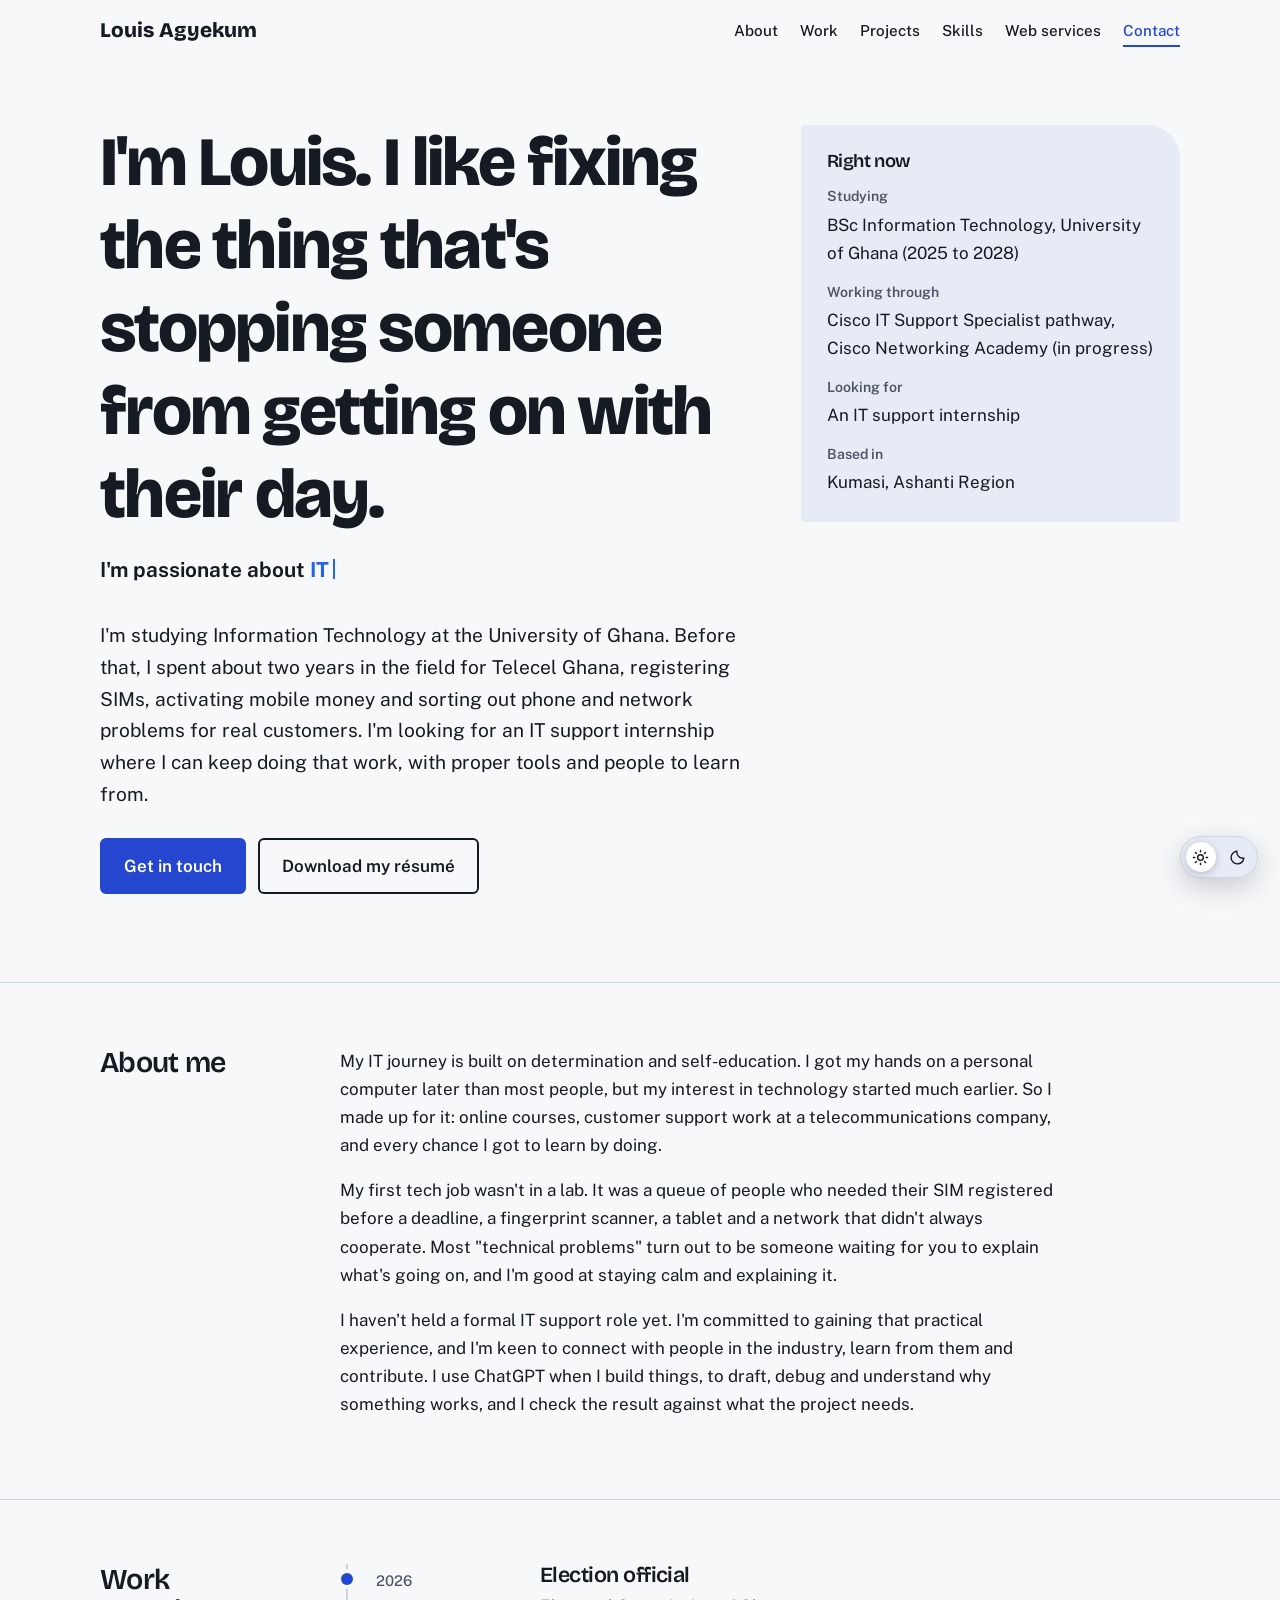
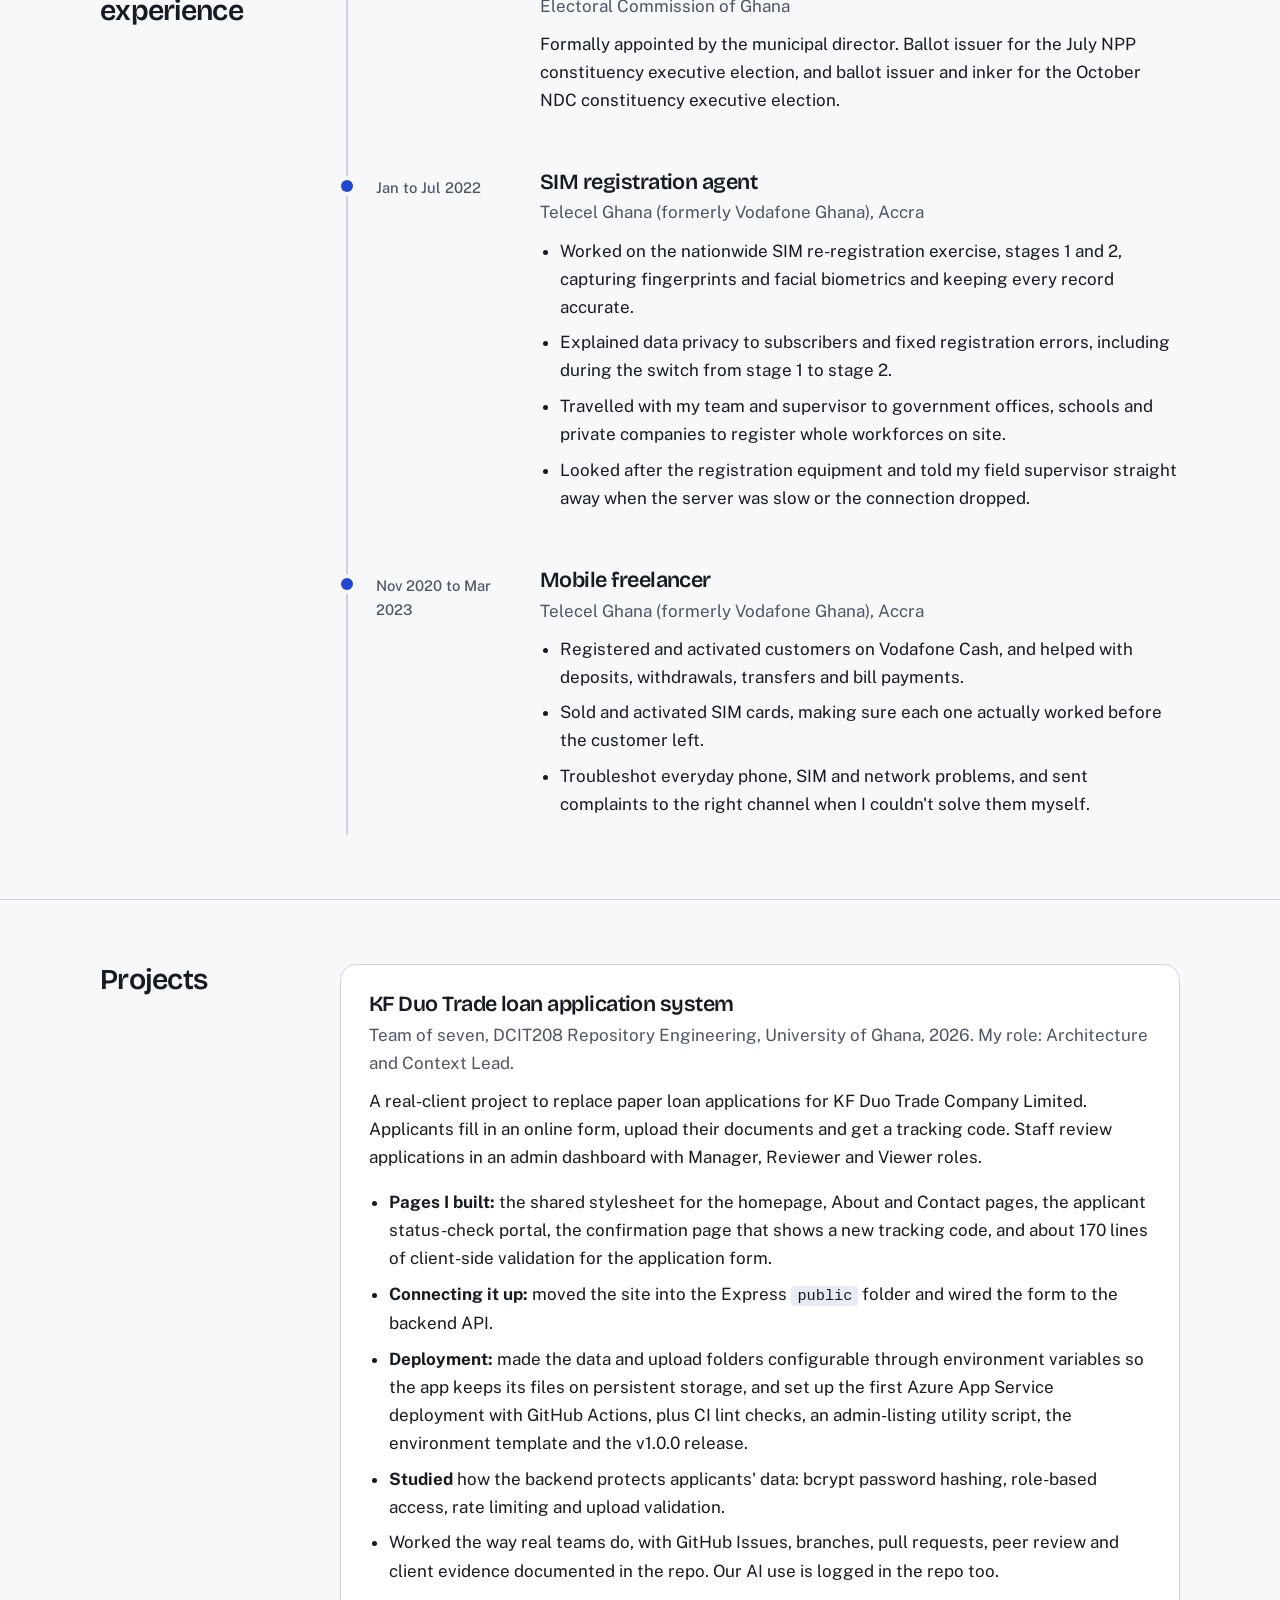
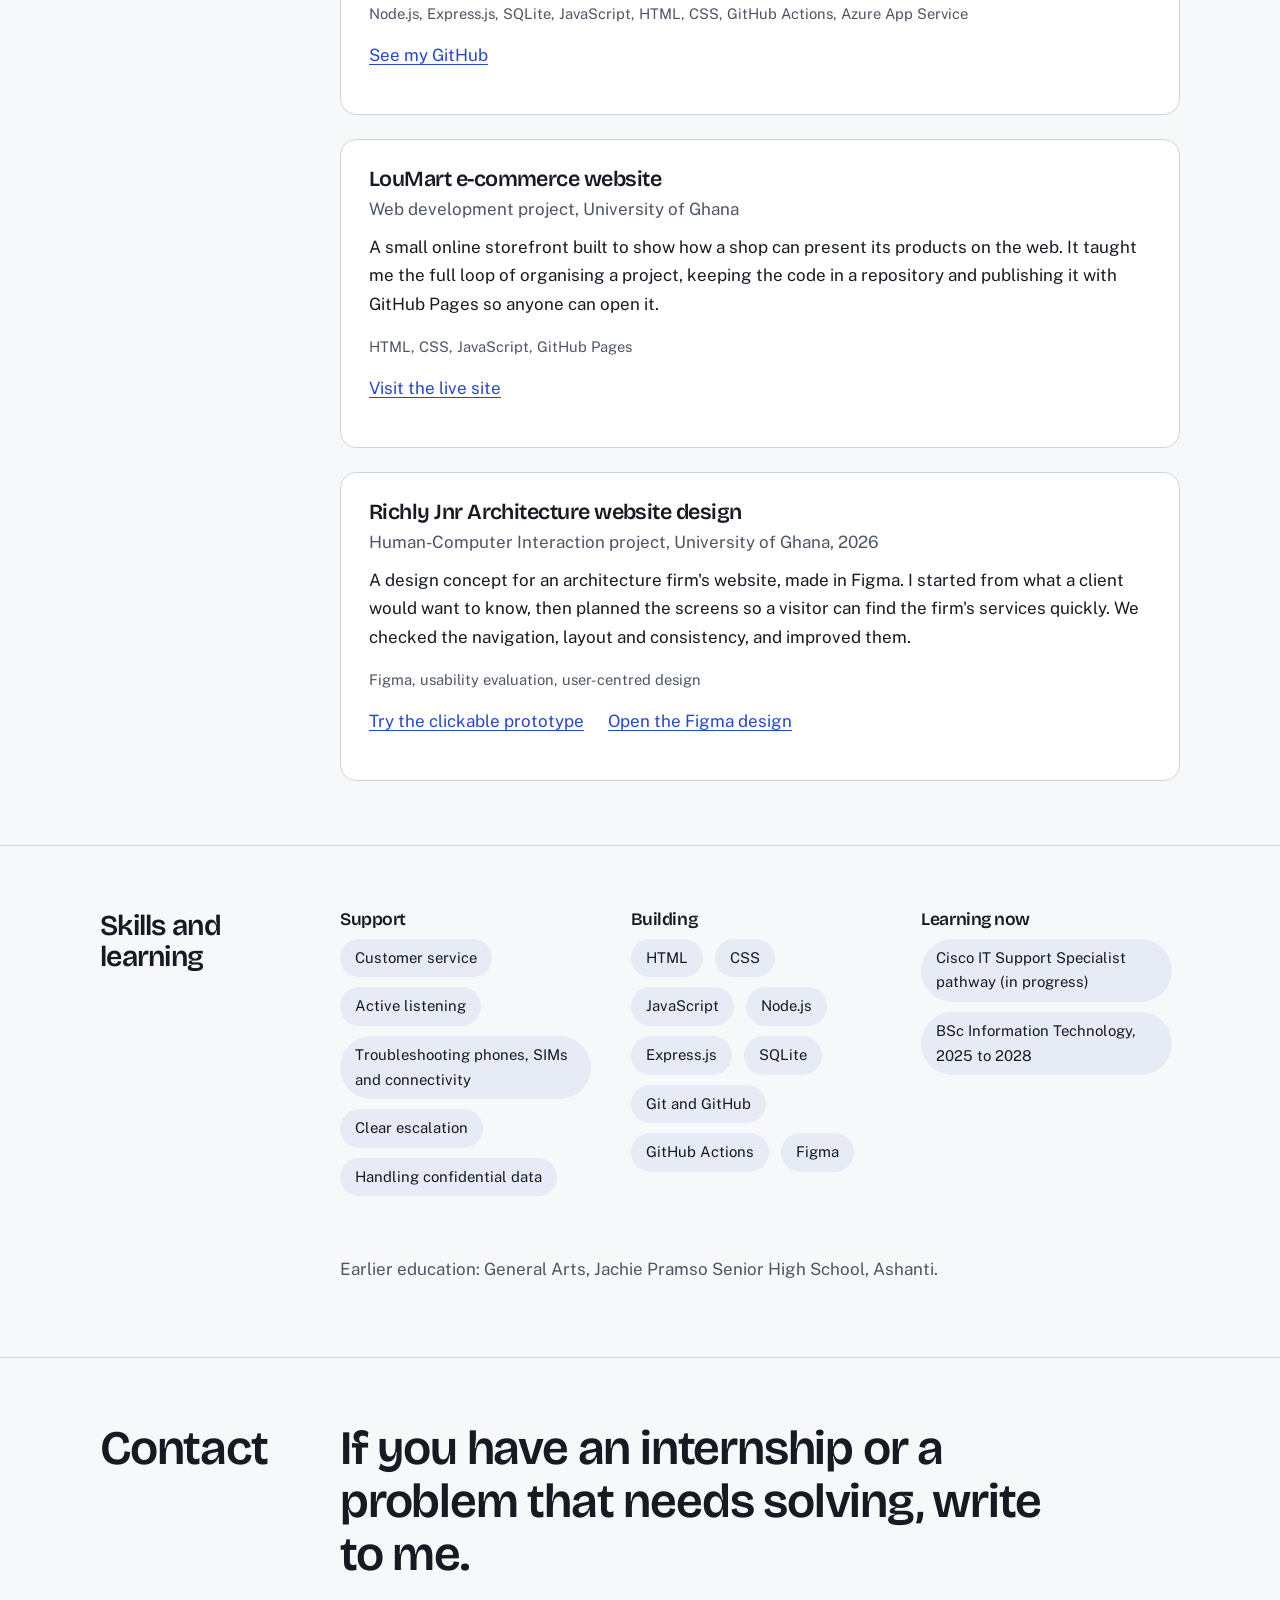
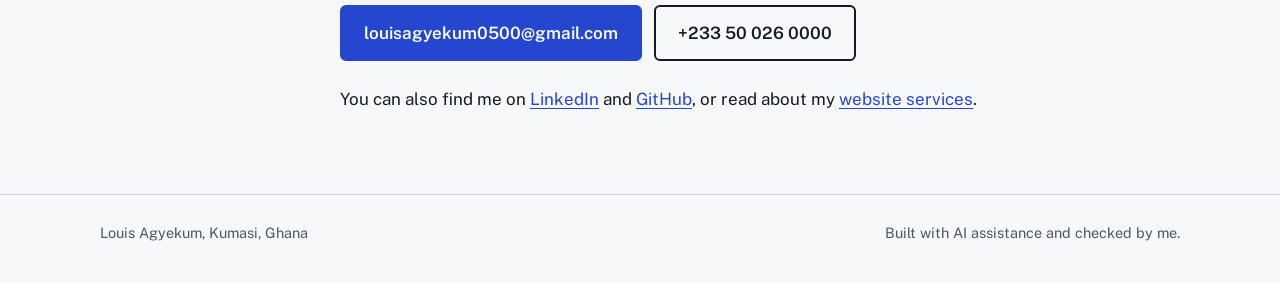
==== commit 8d73e47d: "feat: enhance portfolio UI, video and theme switching" ====
--- a/index.html
+++ b/index.html
@@ -9,22 +9,36 @@
     />
     <title>Louis Agyekum, IT student and support intern candidate</title>
     <link rel="stylesheet" href="css/style.css" />
+    <script>
+      document.documentElement.classList.add("js");
+    </script>
+    <script>
+      // New preference key resets the previous release's dark default once.
+      // After that, visitors can save either theme normally.
+      try {
+        document.documentElement.dataset.theme =
+          localStorage.getItem("louis-theme-v2") === "dark" ? "dark" : "light";
+      } catch (e) {
+        document.documentElement.dataset.theme = "light";
+      }
+    </script>
   </head>
-  <body>
+  <body id="top">
+    <div class="progress" aria-hidden="true"></div>
     <a class="skip" href="#main">Skip to content</a>
     <header>
       <div class="wrap">
-        <a class="logo" href="index.html">Louis Agyekum</a>
+        <a class="logo" href="#top">Louis Agyekum</a>
         <button
-          class="menu-toggle"
+          class="menu-btn"
           type="button"
-          aria-label="Open navigation"
           aria-expanded="false"
-          aria-controls="site-nav"
+          aria-controls="nav"
+          aria-label="Open menu"
         >
           <span></span><span></span><span></span>
         </button>
-        <nav id="site-nav" aria-label="Main">
+        <nav id="nav" aria-label="Main">
           <a href="#about">About</a><a href="#work">Work</a
           ><a href="#projects">Projects</a><a href="#skills">Skills</a
           ><a href="services.html">Web services</a
@@ -32,11 +46,46 @@
         </nav>
       </div>
     </header>
+    <div class="theme-control" aria-label="Website appearance">
+      <button
+        class="theme-toggle"
+        type="button"
+        role="switch"
+        aria-checked="false"
+        aria-label="Dark mode"
+        title="Toggle dark mode"
+      >
+        <span class="theme-icon theme-sun" aria-hidden="true"
+          ><svg
+            viewBox="0 0 24 24"
+            fill="none"
+            stroke="currentColor"
+            stroke-width="2"
+            stroke-linecap="round"
+          >
+            <circle cx="12" cy="12" r="4" />
+            <path
+              d="M12 2v2m0 16v2M4.93 4.93l1.42 1.42m11.3 11.3 1.42 1.42M2 12h2m16 0h2M4.93 19.07l1.42-1.42m11.3-11.3 1.42-1.42"
+            /></svg
+        ></span>
+        <span class="theme-icon theme-moon" aria-hidden="true"
+          ><svg
+            viewBox="0 0 24 24"
+            fill="none"
+            stroke="currentColor"
+            stroke-width="2"
+            stroke-linecap="round"
+          >
+            <path d="M20.9 13A9 9 0 0 1 11 3.1 9 9 0 1 0 20.9 13Z" /></svg
+        ></span>
+        <span class="theme-knob" aria-hidden="true"></span>
+      </button>
+    </div>
 
     <main id="main">
       <div class="wrap hero">
         <div>
-          <h1>
+          <h1 data-split>
             I'm Louis. I like fixing the thing that's stopping someone from
             getting on with their day.
           </h1>
@@ -63,21 +112,18 @@
           </div>
         </div>
         <aside class="now" aria-label="Right now">
-          <video
-            class="intro-video"
-            autoplay
-            muted
-            loop
-            playsinline
-            disablepictureinpicture
-            disableremoteplayback
-            preload="auto"
-            poster="assets/louis-video-poster.jpg"
-            aria-label="Short introductory video of Louis Agyekum"
-          >
-            <source src="assets/louis-intro.mp4" type="video/mp4" />
-            Your browser does not support video playback.
-          </video>
+          <div class="clip">
+            <video
+              autoplay
+              muted
+              loop
+              playsinline
+              preload="metadata"
+              aria-label="A short video of Louis saying hello"
+            >
+              <source src="assets/intro.mp4" type="video/mp4" />
+            </video>
+          </div>
           <h2>Right now</h2>
           <dl>
             <dt>Studying</dt>
@@ -99,30 +145,30 @@
 
       <section id="about">
         <div class="wrap row">
-          <h2>About me</h2>
-          <div class="body">
+          <h2 class="reveal">About me</h2>
+          <div class="body" data-stagger>
             <p>
-              My journey into IT has been shaped by determination and
-              self-education. I had access to my first personal computer later
-              than many people, but my interest in technology began long before
-              that. I made the most of online courses, hands-on opportunities
-              and my experience supporting telecommunications customers to keep
-              learning.
+              My IT journey is built on determination and self-education. I got
+              my hands on a personal computer later than most people, but my
+              interest in technology started much earlier. So I made up for it:
+              online courses, customer support work at a telecommunications
+              company, and every chance I got to learn by doing.
             </p>
             <p>
-              Working with customers taught me to listen, troubleshoot
-              patiently, protect personal information and explain technical
-              issues clearly. I am now building on that experience through my
-              Information Technology degree, independent projects and the Cisco
-              IT Support Specialist pathway.
+              My first tech job wasn't in a lab. It was a queue of people who
+              needed their SIM registered before a deadline, a fingerprint
+              scanner, a tablet and a network that didn't always cooperate. Most
+              "technical problems" turn out to be someone waiting for you to
+              explain what's going on, and I'm good at staying calm and
+              explaining it.
             </p>
             <p>
-              I haven't yet held a formal IT support position, and I'm eager to
-              gain that experience, learn from experienced professionals and
-              contribute to a team. Alongside IT support, I build web
-              applications and explore backend systems, databases and
-              user-centred design. I use AI tools to support development, then
-              review and verify the results.
+              I haven't held a formal IT support role yet. I'm committed to
+              gaining that practical experience, and I'm keen to connect with
+              people in the industry, learn from them and contribute. I use
+              ChatGPT when I build things, to draft, debug and understand why
+              something works, and I check the result against what the project
+              needs.
             </p>
           </div>
         </div>
@@ -130,8 +176,8 @@
 
       <section id="work">
         <div class="wrap row">
-          <h2>Work experience</h2>
-          <div>
+          <h2 class="reveal">Work experience</h2>
+          <div data-stagger>
             <div class="entry">
               <time>2026</time>
               <div>
@@ -206,51 +252,56 @@
 
       <section id="projects">
         <div class="wrap row">
-          <h2>Projects</h2>
-          <div>
-            <article class="proj">
-              <h3>KF Duo Trade loan management system</h3>
+          <h2 class="reveal">Projects</h2>
+          <div data-stagger>
+            <article class="proj spot">
+              <h3>KF Duo Trade loan application system</h3>
               <p class="where">
-                Team project, DCIT208 Repository Engineering, University of
-                Ghana, 2026
+                Team of seven, DCIT208 Repository Engineering, University of
+                Ghana, 2026. My role: Architecture and Context Lead.
               </p>
               <p>
-                A web app to replace paper loan applications for a client
-                business. Applicants apply online, upload their documents and
-                get a tracking code to check their status. Staff review
-                everything in an admin dashboard.
+                A real-client project to replace paper loan applications for KF
+                Duo Trade Company Limited. Applicants fill in an online form,
+                upload their documents and get a tracking code. Staff review
+                applications in an admin dashboard with Manager, Reviewer and
+                Viewer roles.
               </p>
               <ul>
                 <li>
-                  <strong>My part:</strong> built the backend and SQLite
-                  database for the loan management system, alongside frontend
-                  work including shared styling for the homepage, About and
-                  Contact pages.
+                  <strong>Pages I built:</strong> the shared stylesheet for the
+                  homepage, About and Contact pages, the applicant status-check
+                  portal, the confirmation page that shows a new tracking code,
+                  and about 170 lines of client-side validation for the
+                  application form.
                 </li>
                 <li>
-                  Developed server-side application workflows with Node.js and
-                  Express.js, database persistence for applications and
-                  administrator records, and protected document-handling
-                  features.
+                  <strong>Connecting it up:</strong> moved the site into the
+                  Express <code>public</code> folder and wired the form to the
+                  backend API.
                 </li>
                 <li>
-                  Implemented backend safeguards including authentication,
-                  role-based access, password hashing, upload validation and
-                  rate limiting.
+                  <strong>Deployment:</strong> made the data and upload folders
+                  configurable through environment variables so the app keeps
+                  its files on persistent storage, and set up the first Azure
+                  App Service deployment with GitHub Actions, plus CI lint
+                  checks, an admin-listing utility script, the environment
+                  template and the v1.0.0 release.
                 </li>
                 <li>
-                  Worked the way real teams do, with GitHub Issues, feature
-                  branches, pull requests, peer reviews and automated tests
-                  through GitHub Actions.
+                  <strong>Studied</strong> how the backend protects applicants'
+                  data: bcrypt password hashing, role-based access, rate
+                  limiting and upload validation.
                 </li>
                 <li>
-                  Used ChatGPT for drafting and troubleshooting, and reviewed
-                  what it suggested against the project requirements.
+                  Worked the way real teams do, with GitHub Issues, branches,
+                  pull requests, peer review and client evidence documented in
+                  the repo. Our AI use is logged in the repo too.
                 </li>
               </ul>
               <p class="stack">
-                Node.js, Express.js, SQLite, JavaScript, HTML, CSS, Git, GitHub
-                Actions
+                Node.js, Express.js, SQLite, JavaScript, HTML, CSS, GitHub
+                Actions, Azure App Service
               </p>
               <p>
                 <a
@@ -261,7 +312,7 @@
                 >
               </p>
             </article>
-            <article class="proj">
+            <article class="proj spot">
               <h3>LouMart e-commerce website</h3>
               <p class="where">Web development project, University of Ghana</p>
               <p>
@@ -280,7 +331,7 @@
                 >
               </p>
             </article>
-            <article class="proj">
+            <article class="proj spot">
               <h3>Richly Jnr Architecture website design</h3>
               <p class="where">
                 Human-Computer Interaction project, University of Ghana, 2026
@@ -295,17 +346,18 @@
               <p class="stack">
                 Figma, usability evaluation, user-centred design
               </p>
-              <p class="project-links">
+              <p class="links">
+                <a
+                  href="https://www.figma.com/proto/cH3LFaec0t0evLrTlX2343/HCI-RICHLY-JNR-ARCHIT?node-id=8-64&amp;t=3QjF5I2idbZ5x2Rs-0&amp;scaling=contain&amp;content-scaling=fixed&amp;page-id=1%3A2&amp;fuid=1697316392466833831"
+                  target="_blank"
+                  rel="noopener"
+                  >Try the clickable prototype</a
+                >
                 <a
                   href="https://www.figma.com/design/cH3LFaec0t0evLrTlX2343/HCI---RICHLY-JNR-ARCHIT?node-id=8-64&amp;t=3QjF5I2idbZ5x2Rs-1"
                   target="_blank"
-                  rel="noopener noreferrer"
-                  >View Figma design</a
-                ><a
-                  href="https://www.figma.com/proto/cH3LFaec0t0evLrTlX2343/HCI-RICHLY-JNR-ARCHIT?node-id=8-64&amp;t=3QjF5I2idbZ5x2Rs-0&amp;scaling=contain&amp;content-scaling=fixed&amp;page-id=1%3A2&amp;fuid=1697316392466833831"
-                  target="_blank"
-                  rel="noopener noreferrer"
-                  >Open interactive prototype</a
+                  rel="noopener"
+                  >Open the Figma design</a
                 >
               </p>
             </article>
@@ -315,45 +367,42 @@
 
       <section id="skills">
         <div class="wrap row">
-          <h2>Skills and learning</h2>
+          <h2 class="reveal">Skills and learning</h2>
           <div>
-            <div class="skills">
+            <div class="skills" data-stagger>
               <div>
                 <h3>Support</h3>
                 <ul>
-                  <li>Customer service and active listening</li>
+                  <li>Customer service</li>
+                  <li>Active listening</li>
                   <li>Troubleshooting phones, SIMs and connectivity</li>
-                  <li>Escalating issues clearly</li>
-                  <li>Handling confidential data carefully</li>
+                  <li>Clear escalation</li>
+                  <li>Handling confidential data</li>
                 </ul>
               </div>
               <div>
                 <h3>Building</h3>
                 <ul>
-                  <li>HTML, CSS and JavaScript</li>
-                  <li>
-                    Node.js, Express.js and SQLite (backend and database
-                    development)
-                  </li>
-                  <li>Git and GitHub: branches, pull requests, Actions</li>
-                  <li>Figma and usability basics</li>
+                  <li>HTML</li>
+                  <li>CSS</li>
+                  <li>JavaScript</li>
+                  <li>Node.js</li>
+                  <li>Express.js</li>
+                  <li>SQLite</li>
+                  <li>Git and GitHub</li>
+                  <li>GitHub Actions</li>
+                  <li>Figma</li>
                 </ul>
               </div>
               <div>
                 <h3>Learning now</h3>
                 <ul>
-                  <li>
-                    Cisco IT Support Specialist pathway: networking, operating
-                    systems, administration, security (in progress)
-                  </li>
-                  <li>
-                    BSc Information Technology, University of Ghana, 2025 to
-                    2028
-                  </li>
+                  <li>Cisco IT Support Specialist pathway (in progress)</li>
+                  <li>BSc Information Technology, 2025 to 2028</li>
                 </ul>
               </div>
             </div>
-            <p style="margin-top: 32px" class="where">
+            <p class="where reveal" style="margin-top: 32px">
               Earlier education: General Arts, Jachie Pramso Senior High School,
               Ashanti.
             </p>
@@ -363,8 +412,8 @@
 
       <section id="contact" class="contact">
         <div class="wrap row">
-          <h2>Contact</h2>
-          <div class="body">
+          <h2 class="reveal">Contact</h2>
+          <div class="body reveal">
             <h2 style="margin-bottom: 12px">
               If you have an internship or a problem that needs solving, write
               to me.
@@ -395,12 +444,16 @@
       </section>
     </main>
 
+    <div class="dock" aria-label="Quick actions">
+      <a class="btn main" href="mailto:louisagyekum0500@gmail.com">Email me</a
+      ><a class="btn" href="assets/Louis_Agyekum_Resume.pdf" download>Résumé</a>
+    </div>
     <footer>
       <div class="wrap">
         <span>Louis Agyekum, Kumasi, Ghana</span
         ><span>Built with AI assistance and checked by me.</span>
       </div>
     </footer>
-    <script src="js/site.js" defer></script>
+    <script src="js/script.js" defer></script>
   </body>
 </html>
--- a/css/style.css
+++ b/css/style.css
@@ -46,7 +46,7 @@
   top: 10px;
 }
 header {
-  padding: 22px 0;
+  padding: 14px 0;
 }
 header .wrap {
   display: flex;
@@ -73,11 +73,7 @@
   font-weight: 500;
   font-size: 0.95rem;
 }
-nav a:hover,
-nav a[aria-current] {
-  color: var(--blue);
-  text-decoration: none;
-}
+
 h1,
 h2,
 h3 {
@@ -133,7 +129,6 @@
   color: #fff;
 }
 .btn:hover {
-  background: var(--ink);
   border-color: var(--ink);
   color: #fff;
 }
@@ -202,16 +197,6 @@
 }
 li {
   margin-bottom: 0.45em;
-}
-.proj {
-  padding: 0 0 44px;
-  margin-bottom: 44px;
-  border-bottom: 1px solid var(--rule);
-}
-.proj:last-of-type {
-  border: 0;
-  margin: 0;
-  padding: 0;
 }
 .stack {
   font-size: 0.92rem;
@@ -281,274 +266,716 @@
   }
 }
 
-/* Requested responsive navigation, motion, and visual refinements */
-:root {
-  --bg: #f7f9fd;
-  --panel: #eaf0ff;
-  --rule: #d8e0ef;
+/* ---------- Motion, polish and mobile ---------- */
+html {
+  -webkit-tap-highlight-color: transparent;
+}
+section[id],
+#top {
+  scroll-margin-top: 70px;
 }
 header {
   position: sticky;
   top: 0;
-  z-index: 30;
-  background: rgba(247, 249, 253, 0.92);
-  backdrop-filter: blur(16px);
-  border-bottom: 1px solid var(--rule);
-}
-header .wrap {
-  align-items: center;
-  min-height: 44px;
+  z-index: 50;
+  transition: transform 0.35s ease;
+}
+header::before {
+  content: "";
+  position: absolute;
+  inset: 0;
+  z-index: -1;
+  background: rgba(247, 248, 250, 0.85);
+  backdrop-filter: blur(12px);
+  box-shadow: 0 1px 0 var(--rule);
+  opacity: 0;
+  transition: opacity 0.3s;
+}
+header.stuck::before {
+  opacity: 1;
+}
+header.hide {
+  transform: none;
+}
+.progress {
+  position: fixed;
+  inset: 0 0 auto;
+  height: 3px;
+  background: var(--blue);
+  transform: scaleX(0);
+  transform-origin: 0 50%;
+  z-index: 60;
 }
 nav a {
   position: relative;
-  padding: 8px 0;
-  transition: color 0.2s ease;
+  padding: 4px 0;
 }
 nav a::after {
   content: "";
   position: absolute;
-  bottom: 3px;
   left: 0;
-  width: 0;
+  right: 0;
+  bottom: 0;
   height: 2px;
   background: var(--blue);
-  transition: width 0.25s ease;
+  transform: scaleX(0);
+  transform-origin: left;
+  transition: transform 0.3s ease;
+}
+nav a:hover,
+nav a.active,
+nav a[aria-current] {
+  color: var(--blue);
 }
 nav a:hover::after,
+nav a.active::after,
 nav a[aria-current]::after {
+  transform: scaleX(1);
+}
+.menu-btn {
+  display: none;
+  width: 46px;
+  height: 46px;
+  border: 0;
+  background: none;
+  position: relative;
+  z-index: 2;
+  cursor: pointer;
+}
+.menu-btn span {
+  position: absolute;
+  left: 11px;
+  right: 11px;
+  height: 2px;
+  border-radius: 2px;
+  background: var(--ink);
+  transition:
+    transform 0.35s,
+    opacity 0.2s,
+    top 0.35s;
+}
+.menu-btn span:nth-child(1) {
+  top: 15px;
+}
+.menu-btn span:nth-child(2) {
+  top: 22px;
+}
+.menu-btn span:nth-child(3) {
+  top: 29px;
+}
+.menu-open .menu-btn span:nth-child(1) {
+  top: 22px;
+  transform: rotate(45deg);
+}
+.menu-open .menu-btn span:nth-child(2) {
+  opacity: 0;
+}
+.menu-open .menu-btn span:nth-child(3) {
+  top: 22px;
+  transform: rotate(-45deg);
+}
+.btn {
+  position: relative;
+  overflow: hidden;
+  z-index: 0;
+  display: inline-flex;
+  align-items: center;
+  min-height: 48px;
+  transition:
+    color 0.3s,
+    transform 0.2s,
+    box-shadow 0.3s;
+}
+.btn::before {
+  content: "";
+  position: absolute;
+  inset: 0;
+  background: var(--ink);
+  transform: translateY(101%);
+  transition: transform 0.35s cubic-bezier(0.2, 0.7, 0.2, 1);
+  z-index: -1;
+}
+.btn:hover::before {
+  transform: none;
+}
+.btn:hover {
+  box-shadow: 0 10px 24px -12px rgba(22, 26, 34, 0.5);
+}
+.btn:active {
+  transform: scale(0.97);
+}
+.clip {
+  position: relative;
+  aspect-ratio: 4/5;
+  border-radius: 14px;
+  overflow: hidden;
+  background: var(--ink);
+  margin-bottom: 20px;
+}
+.clip video {
   width: 100%;
-}
-.btn {
+  height: 100%;
+  object-fit: cover;
+  display: block;
+}
+.proj {
+  position: relative;
+  overflow: hidden;
+  padding: 28px;
+  margin: 0 0 24px;
+  background: #fff;
+  border: 1px solid var(--rule);
+  border-radius: 16px;
+  transition:
+    transform 0.35s ease,
+    box-shadow 0.35s ease,
+    border-color 0.35s;
+}
+.proj::before {
+  content: "";
+  position: absolute;
+  inset: 0;
+  pointer-events: none;
+  opacity: 0;
+  transition: opacity 0.3s;
+  background: radial-gradient(
+    420px circle at var(--x, 50%) var(--y, 0),
+    rgba(37, 71, 208, 0.09),
+    transparent 60%
+  );
+}
+.proj:hover {
+  transform: translateY(-4px);
+  box-shadow: 0 22px 44px -26px rgba(22, 26, 34, 0.4);
+  border-color: #aab5d6;
+}
+.proj:hover::before {
+  opacity: 1;
+}
+.proj:last-of-type {
+  margin-bottom: 0;
+}
+.links a {
+  display: inline-block;
+  margin-right: 20px;
+}
+code {
+  background: var(--panel);
+  padding: 1px 6px;
+  border-radius: 4px;
+  font-size: 0.9em;
+}
+.entry {
+  position: relative;
+  border-left: 2px solid var(--rule);
+  padding-left: 28px;
+  margin-left: 6px;
+}
+.entry::before {
+  content: "";
+  position: absolute;
+  left: -7px;
+  top: 0.55em;
+  width: 12px;
+  height: 12px;
+  border-radius: 50%;
+  background: var(--blue);
+  box-shadow: 0 0 0 4px var(--bg);
+}
+.skills li {
+  display: inline-block;
+  margin: 0 8px 10px 0;
+  padding: 7px 15px;
+  background: var(--panel);
+  border-radius: 999px;
+  font-size: 0.93rem;
+  transition:
+    background 0.25s,
+    color 0.25s,
+    transform 0.25s;
+}
+.skills li:hover {
+  background: var(--blue);
+  color: #fff;
+  transform: translateY(-3px);
+}
+.dock {
+  display: none;
+}
+@media (max-width: 800px) {
+  body {
+    font-size: 1rem;
+  }
+  header .wrap {
+    flex-wrap: nowrap;
+    align-items: center;
+  }
+  .menu-btn {
+    display: block;
+  }
+  nav {
+    position: fixed;
+    inset: 0;
+    z-index: 1;
+    flex-direction: column;
+    justify-content: center;
+    gap: 10px;
+    padding: 0 32px;
+    background: var(--bg);
+    visibility: hidden;
+    clip-path: circle(0 at calc(100% - 40px) 36px);
+    transition:
+      clip-path 0.55s cubic-bezier(0.7, 0, 0.2, 1),
+      visibility 0s 0.55s;
+  }
+  .menu-open nav {
+    visibility: visible;
+    clip-path: circle(150% at calc(100% - 40px) 36px);
+    transition:
+      clip-path 0.55s cubic-bezier(0.7, 0, 0.2, 1),
+      visibility 0s;
+  }
+  nav a {
+    font:
+      800 2.3rem/1.2 "Bricolage Grotesque",
+      sans-serif;
+    opacity: 0;
+    transform: translateY(24px);
+    transition:
+      opacity 0.4s,
+      transform 0.4s,
+      color 0.2s;
+    transition-delay: calc(var(--n, 0) * 60ms + 0.2s);
+  }
+  .menu-open nav a {
+    opacity: 1;
+    transform: none;
+  }
+  nav a::after {
+    display: none;
+  }
+  .menu-open {
+    overflow: hidden;
+  }
+  .menu-open header {
+    transform: none;
+  }
+  .hero {
+    padding: 28px 0 56px;
+  }
+  h1 {
+    font-size: clamp(2.2rem, 9.5vw, 3rem);
+  }
+  .lead {
+    font-size: 1.08rem;
+    margin: 20px 0;
+  }
+  .btns .btn {
+    flex: 1 1 100%;
+    justify-content: center;
+  }
+  .clip {
+    aspect-ratio: 1/1;
+  }
+  section h2.reveal {
+    border-left: 4px solid var(--blue);
+    padding-left: 12px;
+  }
+  .proj {
+    padding: 20px;
+    border-radius: 14px;
+  }
+  .entry {
+    padding-left: 20px;
+  }
+  .skills {
+    gap: 24px;
+  }
+  footer {
+    padding-bottom: 104px;
+  }
+  .dock {
+    display: flex;
+    gap: 10px;
+    position: fixed;
+    left: 12px;
+    right: 12px;
+    bottom: calc(12px + env(safe-area-inset-bottom, 0px));
+    z-index: 40;
+    transform: translateY(170%);
+    transition: transform 0.45s cubic-bezier(0.2, 0.7, 0.2, 1);
+  }
+  .dock.show {
+    transform: none;
+  }
+  .menu-open .dock {
+    transform: translateY(170%);
+  }
+  .dock .btn {
+    flex: 1;
+    justify-content: center;
+    background: var(--bg);
+    box-shadow: 0 10px 26px -10px rgba(22, 26, 34, 0.45);
+  }
+  .dock .btn.main {
+    background: var(--blue);
+  }
+}
+@media (prefers-reduced-motion: no-preference) {
+  .w {
+    display: inline-block;
+    overflow: hidden;
+    vertical-align: top;
+    padding-bottom: 0.1em;
+  }
+  .w > span {
+    display: inline-block;
+    transform: translateY(110%);
+    animation: rise 0.85s cubic-bezier(0.2, 0.7, 0.2, 1) forwards;
+    animation-delay: calc(var(--i) * 70ms + 0.1s);
+  }
+  .js .hero .lead,
+  .js .hero .btns,
+  .js .now {
+    opacity: 0;
+    animation: fade 0.9s cubic-bezier(0.2, 0.7, 0.2, 1) forwards;
+  }
+  .js .hero .lead {
+    animation-delay: 0.9s;
+  }
+  .js .hero .btns {
+    animation-delay: 1.05s;
+  }
+  .js .now {
+    animation-delay: 1.2s;
+  }
+  .js .reveal {
+    opacity: 0;
+  }
+  .js .reveal.in {
+    opacity: 1;
+    animation: up 0.8s cubic-bezier(0.2, 0.7, 0.2, 1) calc(var(--i, 0) * 90ms)
+      backwards;
+  }
+  .entry.in::before {
+    animation: pop 0.6s cubic-bezier(0.3, 1.6, 0.5, 1)
+      calc(var(--i, 0) * 90ms + 0.2s) backwards;
+  }
+  @keyframes rise {
+    to {
+      transform: none;
+    }
+  }
+  @keyframes fade {
+    from {
+      opacity: 0;
+      transform: translateY(18px);
+    }
+    to {
+      opacity: 1;
+      transform: none;
+    }
+  }
+  @keyframes up {
+    from {
+      opacity: 0;
+      transform: translateY(28px);
+    }
+  }
+  @keyframes pop {
+    from {
+      transform: scale(0);
+    }
+  }
+}
+
+/* Portfolio refinements: permanently visible header, circular portrait and mobile actions */
+header {
+  transform: none !important;
+  background: var(--bg);
+}
+.clip {
+  width: min(100%, 290px);
+  aspect-ratio: 1 / 1;
+  border-radius: 50%;
+  margin: 0 auto 24px;
+  border: 4px solid #fff;
+  box-shadow:
+    0 0 0 2px rgba(37, 71, 208, 0.22),
+    0 18px 34px rgba(22, 26, 34, 0.13);
+}
+.clip video {
+  width: 100%;
+  height: 100%;
+  object-fit: cover;
+  object-position: center top;
+}
+@media (max-width: 800px) {
+  .clip {
+    width: min(100%, 270px);
+    aspect-ratio: 1 / 1;
+  }
+  .dock {
+    box-sizing: border-box;
+    max-width: calc(100vw - 24px);
+  }
+  .dock .btn {
+    min-width: 0;
+    flex: 1 1 0;
+    padding: 11px 9px;
+    font-size: 0.88rem;
+    text-align: center;
+    white-space: nowrap;
+  }
+  .btns {
+    min-width: 0;
+  }
+  .btns .btn {
+    box-sizing: border-box;
+    max-width: 100%;
+    min-width: 0;
+    overflow-wrap: anywhere;
+    text-align: center;
+  }
+}
+@media (max-width: 360px) {
+  .dock .btn {
+    font-size: 0.78rem;
+    padding: 10px 6px;
+  }
+}
+
+/* Theme switch: shared palette across both pages */
+:root {
+  --surface: #ffffff;
+  --header-glass: rgba(247, 248, 250, 0.9);
+  --video-border: #ffffff;
+  --card-hover: #aab5d6;
+  --spotlight: rgba(37, 71, 208, 0.09);
+}
+html[data-theme="dark"] {
+  color-scheme: dark;
+  --bg: #101722;
+  --ink: #eef2f8;
+  --mute: #b5c0d1;
+  --blue: #8daaff;
+  --panel: #1c293b;
+  --rule: #344358;
+  --surface: #182436;
+  --header-glass: rgba(16, 23, 34, 0.92);
+  --video-border: #dce6ff;
+  --card-hover: #819bc9;
+  --spotlight: rgba(141, 170, 255, 0.13);
+}
+body {
+  transition:
+    background-color 0.25s ease,
+    color 0.25s ease;
+}
+header::before {
+  background: var(--header-glass);
+}
+.proj {
+  background: var(--surface);
+}
+.proj::before {
+  background: radial-gradient(
+    420px circle at var(--x, 50%) var(--y, 0),
+    var(--spotlight),
+    transparent 60%
+  );
+}
+.proj:hover {
+  border-color: var(--card-hover);
+}
+.clip {
+  border-color: var(--video-border);
+}
+/* The video is portrait (544x736); crop from its TOP, not the middle, so the forehead remains visible. */
+.clip video {
+  object-position: center top !important;
+}
+.theme-toggle {
   display: inline-flex;
   align-items: center;
   justify-content: center;
+  gap: 0.4rem;
+  flex: 0 0 auto;
+  background: var(--panel);
+  color: var(--ink);
+  border: 1px solid var(--rule);
+  border-radius: 999px;
+  padding: 0.4rem 0.7rem;
+  font:
+    600 0.82rem/1.3 "Public Sans",
+    sans-serif;
+  cursor: pointer;
+}
+.theme-toggle:hover {
+  border-color: var(--blue);
+}
+.theme-toggle:focus-visible {
+  outline: 3px solid var(--blue);
+  outline-offset: 3px;
+}
+header .wrap {
+  align-items: center;
+}
+header nav {
+  align-items: center;
+}
+@media (max-width: 800px) {
+  .theme-toggle {
+    margin-left: auto;
+  }
+}
+@media (prefers-reduced-motion: reduce) {
+  body {
+    transition: none;
+  }
+}
+
+html[data-theme="dark"] .btn:not(.main):hover {
+  color: var(--bg);
+  background: var(--ink);
+}
+html[data-theme="dark"] .btn.main {
+  color: #101722;
+}
+
+/* Floating icon-only theme switch, outside the navigation */
+.theme-control {
+  position: fixed;
+  z-index: 45;
+  right: 22px;
+  bottom: calc(22px + env(safe-area-inset-bottom, 0px));
+}
+.theme-toggle {
+  position: relative;
+  display: flex;
+  width: 78px;
+  height: 42px;
+  padding: 5px;
+  gap: 0;
+  justify-content: space-between;
+  align-items: center;
+  border: 1px solid var(--rule);
+  border-radius: 999px;
+  background: var(--panel);
+  color: var(--ink);
+  box-shadow: 0 9px 28px rgba(20, 28, 45, 0.2);
+  cursor: pointer;
+  margin: 0;
+}
+.theme-icon {
+  width: 29px;
+  height: 29px;
+  display: grid;
+  place-items: center;
+  z-index: 2;
+  pointer-events: none;
+}
+.theme-icon svg {
+  width: 17px;
+  height: 17px;
+}
+.theme-knob {
+  position: absolute;
+  left: 5px;
+  top: 5px;
+  width: 30px;
+  height: 30px;
+  border-radius: 50%;
+  background: var(--surface);
+  box-shadow: 0 2px 8px rgba(0, 0, 0, 0.2);
+  transition: transform 0.25s ease;
+  z-index: 1;
+}
+html[data-theme="dark"] .theme-knob {
+  transform: translateX(36px);
+}
+.theme-toggle:focus-visible {
+  outline: 3px solid var(--blue);
+  outline-offset: 3px;
+}
+@media (max-width: 800px) {
+  .theme-control {
+    top: calc(78px + env(safe-area-inset-top, 0px));
+    right: 12px;
+    bottom: auto;
+  }
+  .theme-toggle {
+    width: 78px;
+    height: 42px;
+    margin: 0;
+  }
+  .menu-open .theme-control {
+    visibility: hidden;
+  }
+}
+@media (prefers-reduced-motion: reduce) {
+  .theme-knob {
+    transition: none;
+  }
+}
+
+/* Animate palette changes only when the visitor operates the switch.
+   Avoids a dark-to-light flash during initial page load. */
+html.theme-transitioning,
+html.theme-transitioning body,
+html.theme-transitioning header::before,
+html.theme-transitioning .proj,
+html.theme-transitioning .btn,
+html.theme-transitioning .theme-toggle,
+html.theme-transitioning .theme-knob,
+html.theme-transitioning .dock,
+html.theme-transitioning a,
+html.theme-transitioning input,
+html.theme-transitioning textarea {
+  transition-property:
+    background-color, color, border-color, box-shadow, fill, stroke, transform;
+  transition-duration: 520ms;
+  transition-timing-function: cubic-bezier(0.22, 1, 0.36, 1);
+}
+html.theme-transitioning .theme-knob {
   transition:
-    transform 0.22s ease,
-    background 0.22s ease,
-    box-shadow 0.22s ease;
-  border-radius: 10px;
-}
-.btn:hover {
-  transform: translateY(-3px);
-  box-shadow: 0 10px 24px rgba(37, 71, 208, 0.15);
-}
-.now {
-  border-radius: 20px;
-  box-shadow: 0 16px 40px rgba(31, 51, 92, 0.09);
-  overflow: hidden;
-}
-.intro-video {
-  display: block;
-  width: 100%;
-  aspect-ratio: 4/3;
-  object-fit: cover;
-  border-radius: 14px;
-  margin-bottom: 22px;
-  background: #c9d5e9;
-}
-.proj {
-  transition: transform 0.25s ease;
-}
-.proj:hover {
-  transform: translateX(5px);
-}
-.project-links {
-  display: flex;
-  flex-wrap: wrap;
-  gap: 12px 24px;
-}
-.menu-toggle {
-  display: none;
-  cursor: pointer;
-  border: 1px solid var(--rule);
-  border-radius: 12px;
-  background: #fff;
-  width: 46px;
-  height: 44px;
-  align-items: center;
-  justify-content: center;
-  flex-direction: column;
-  gap: 5px;
-}
-.menu-toggle span {
-  display: block;
-  width: 20px;
-  height: 2px;
-  border-radius: 3px;
-  background: var(--ink);
-  transition:
-    transform 0.25s,
-    opacity 0.25s;
-}
-.menu-toggle[aria-expanded="true"] span:first-child {
-  transform: translateY(7px) rotate(45deg);
-}
-.menu-toggle[aria-expanded="true"] span:nth-child(2) {
-  opacity: 0;
-}
-.menu-toggle[aria-expanded="true"] span:last-child {
-  transform: translateY(-7px) rotate(-45deg);
-}
-.reveal-ready {
-  opacity: 0;
-  transform: translateY(22px);
-  transition:
-    opacity 0.65s ease,
-    transform 0.65s ease;
-}
-.reveal-ready.is-visible {
-  opacity: 1;
-  transform: none;
-}
-.hero > div:first-child {
-  animation: hero-enter 0.7s ease both;
-}
-@keyframes hero-enter {
-  from {
-    opacity: 0;
-    transform: translateY(18px);
-  }
-  to {
-    opacity: 1;
-    transform: none;
-  }
-}
-@media (max-width: 800px) {
-  .wrap {
-    width: min(100% - 32px, 1080px);
-  }
-  header {
-    padding: 12px 0;
-  }
-  header .wrap {
-    display: flex;
-    justify-content: space-between;
-    align-items: center;
-  }
-  .menu-toggle {
-    display: flex;
-  }
-  header nav {
-    display: none;
-    position: absolute;
-    left: 16px;
-    right: 16px;
-    top: calc(100% + 6px);
-    padding: 12px;
-    background: #fff;
-    border: 1px solid var(--rule);
-    border-radius: 16px;
-    box-shadow: 0 18px 32px rgba(18, 32, 66, 0.14);
-    flex-direction: column;
-    gap: 2px;
-  }
-  header nav.is-open {
-    display: flex;
-    animation: menu-enter 0.24s ease both;
-  }
-  header nav a {
-    display: block;
-    padding: 12px 14px;
-    border-radius: 9px;
-  }
-  header nav a:hover {
-    background: var(--panel);
-  }
-  .hero {
-    padding: 40px 0 56px;
-    gap: 28px;
-  }
-  .hero h1 {
-    font-size: clamp(2.2rem, 9vw, 3.6rem);
-  }
-  .lead {
-    font-size: 1.06rem;
-    margin: 22px 0;
-  }
-  .now {
-    padding: 20px;
-  }
-  .row {
-    gap: 22px;
-  }
-  .entry {
-    gap: 6px;
-    padding-bottom: 32px;
-  }
-  .skills {
-    gap: 24px;
-  }
-  .btns .btn {
-    min-height: 48px;
-  }
-  .cards {
-    gap: 24px;
-  }
-  section {
-    scroll-margin-top: 90px;
-  }
-}
-@media (max-width: 430px) {
-  .btns {
-    flex-direction: column;
-  }
-  .btns .btn {
-    width: 100%;
-    text-align: center;
-  }
-  .logo {
-    font-size: 1.12rem;
-  }
-  .project-links {
-    flex-direction: column;
-    gap: 10px;
-  }
-}
-@keyframes menu-enter {
-  from {
-    opacity: 0;
-    transform: translateY(-8px);
-  }
-  to {
-    opacity: 1;
-    transform: none;
-  }
+    transform 380ms cubic-bezier(0.22, 1, 0.36, 1),
+    background-color 520ms ease;
 }
 @media (prefers-reduced-motion: reduce) {
-  *,
-  *::before,
-  *::after {
-    animation: none !important;
-    transition: none !important;
-    scroll-behavior: auto !important;
-  }
-  .reveal-ready {
-    opacity: 1;
-    transform: none;
+  html.theme-transitioning,
+  html.theme-transitioning body,
+  html.theme-transitioning header::before,
+  html.theme-transitioning .proj,
+  html.theme-transitioning .btn,
+  html.theme-transitioning .theme-toggle,
+  html.theme-transitioning .theme-knob,
+  html.theme-transitioning .dock,
+  html.theme-transitioning a,
+  html.theme-transitioning input,
+  html.theme-transitioning textarea {
+    transition-duration: 0ms !important;
   }
 }
 
-/* Targeted fixes: single animated nav underline and portrait video framing */
-nav a:hover,
-nav a[aria-current] {
-  text-decoration: none;
-}
-.intro-video {
-  aspect-ratio: 544/736;
-  height: auto;
-  object-fit: contain;
-  object-position: center;
-  background: #111827;
-}
-
-/* Hero typing line and polished circular video — other layout preserved */
+/* Hero typing effect restored from the original myPortfolio. */
 .typing-line {
-  min-height: 2rem;
+  min-height: 2.4rem;
   margin: 14px 0 18px;
   font-size: clamp(1rem, 2.3vw, 1.3rem);
   font-weight: 700;
+  line-height: 1.55;
+  color: var(--ink);
+}
+.typing-prefix {
+  color: var(--ink);
+  font-weight: 650;
+}
+.typing-animated {
   color: #2563eb;
-  letter-spacing: 0.01em;
+}
+html[data-theme="dark"] .typing-animated {
+  color: #8cb6ff;
 }
 .typing-cursor {
   display: inline-block;
@@ -564,51 +991,41 @@
     opacity: 0;
   }
 }
-.now .intro-video {
-  width: min(100%, 280px);
-  height: auto;
-  aspect-ratio: 1/1;
-  object-fit: cover;
-  object-position: center;
-  border-radius: 50%;
-  margin: 0 auto 24px;
-  border: 5px solid #fff;
-  box-shadow:
-    0 0 0 2px rgba(37, 99, 235, 0.2),
-    0 16px 35px rgba(22, 45, 85, 0.2);
-  background: #111827;
-}
-.intro-video::-webkit-media-controls {
-  display: none !important;
-}
 @media (prefers-reduced-motion: reduce) {
   .typing-cursor {
     animation: none;
   }
 }
 
-/* Keep the introductory phrase fixed; animate only the highlighted interest. */
-.typing-line {
-  color: var(--ink);
-  line-height: 1.55;
-  min-height: 3.1rem;
-}
-.typing-prefix {
-  color: var(--ink);
-  font-weight: 650;
-}
-.typing-animated {
-  color: #2563eb;
-  display: inline;
-  overflow-wrap: normal;
-}
-/* Shift the portrait crop down inside the circle so the forehead stays visible. */
-.now .intro-video {
-  object-position: center 18%;
-}
-@media (max-width: 430px) {
-  .typing-line {
-    font-size: 1rem;
-    line-height: 1.65;
-  }
-}
+/* Theme reveal: new palette sweeps outward from the top-right corner.
+   View Transitions captures the whole page, so all elements change together. */
+@supports (view-transition-name: root) {
+  html.theme-swooping {
+    view-transition-name: root;
+  }
+  html.theme-swooping::view-transition-old(root),
+  html.theme-swooping::view-transition-new(root) {
+    animation-duration: 0s;
+    mix-blend-mode: normal;
+  }
+  html.theme-swooping::view-transition-old(root) {
+    z-index: 1;
+  }
+  html.theme-swooping::view-transition-new(root) {
+    z-index: 2;
+    animation: theme-sweep-in 900ms cubic-bezier(0.22, 1, 0.36, 1) both;
+  }
+  @keyframes theme-sweep-in {
+    from {
+      clip-path: circle(0% at 100% 0%);
+    }
+    to {
+      clip-path: circle(150% at 100% 0%);
+    }
+  }
+}
+@media (prefers-reduced-motion: reduce) {
+  html.theme-swooping::view-transition-new(root) {
+    animation: none !important;
+  }
+}
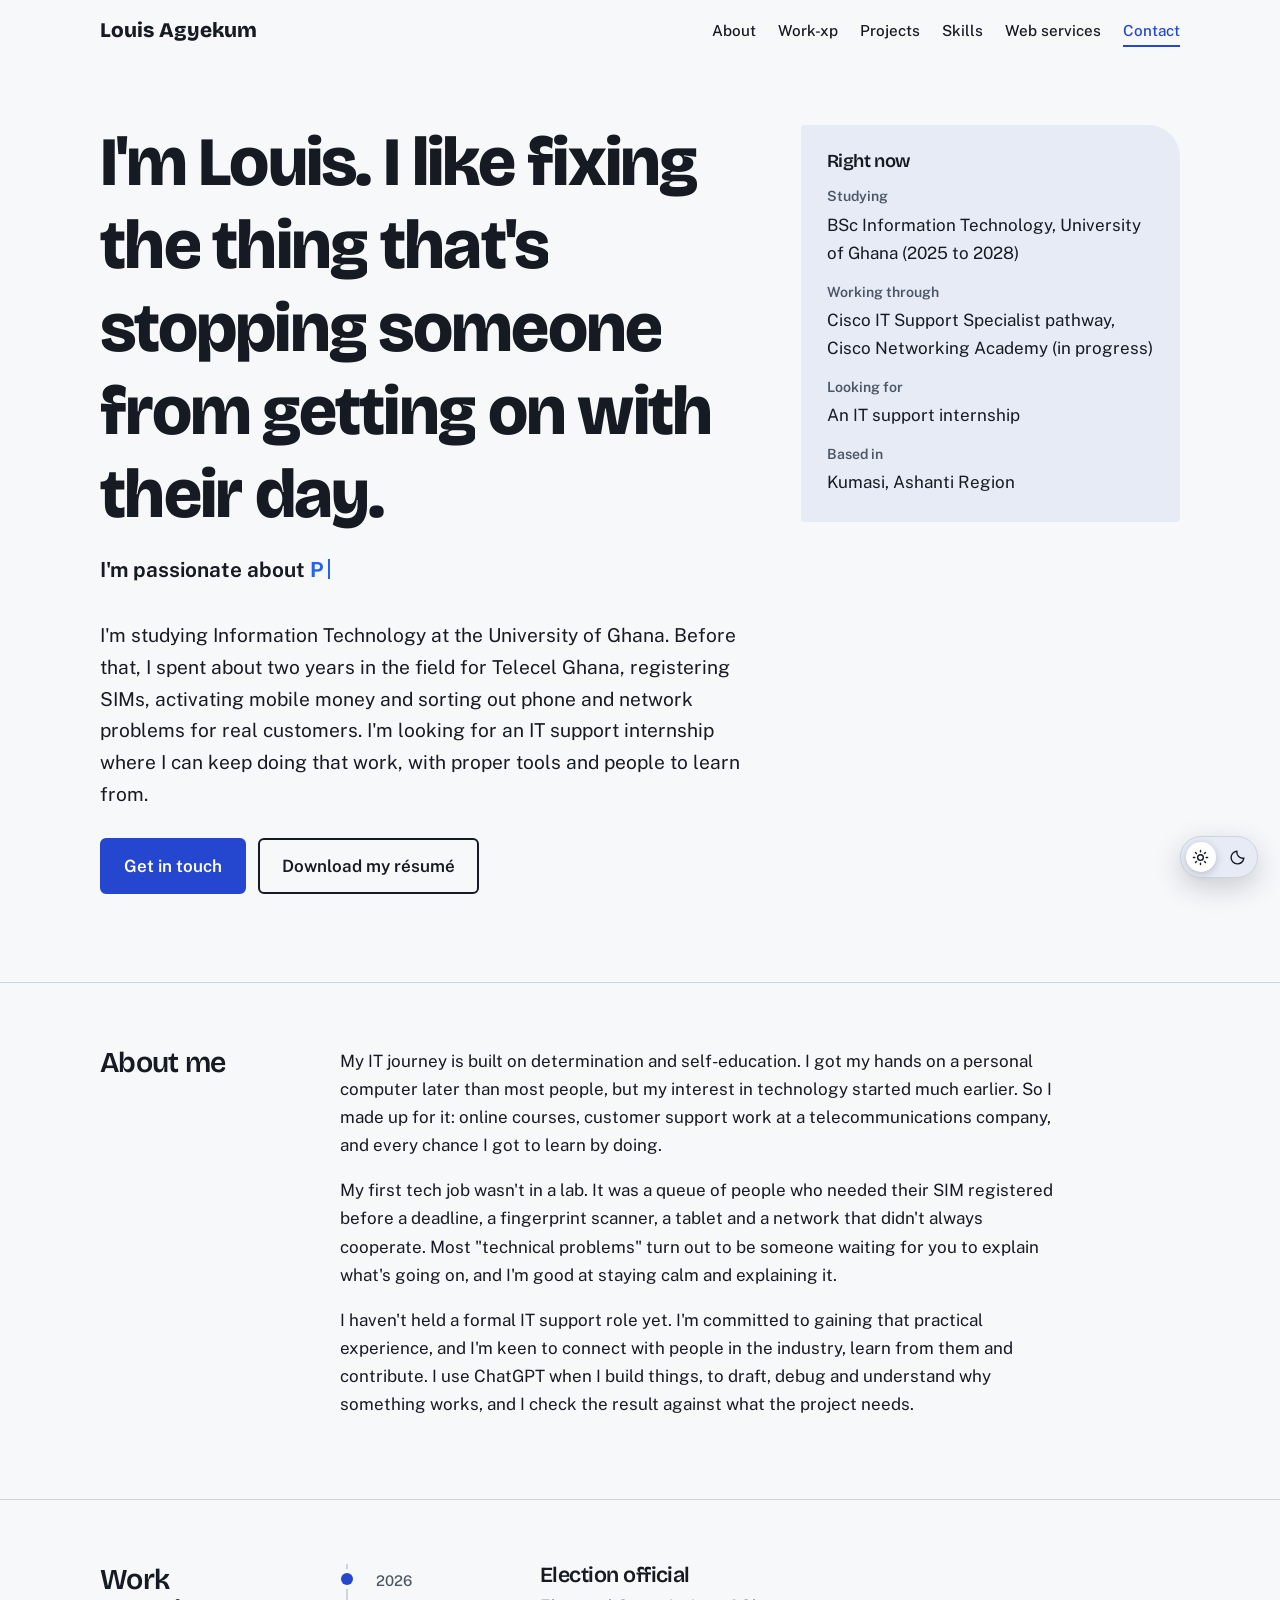
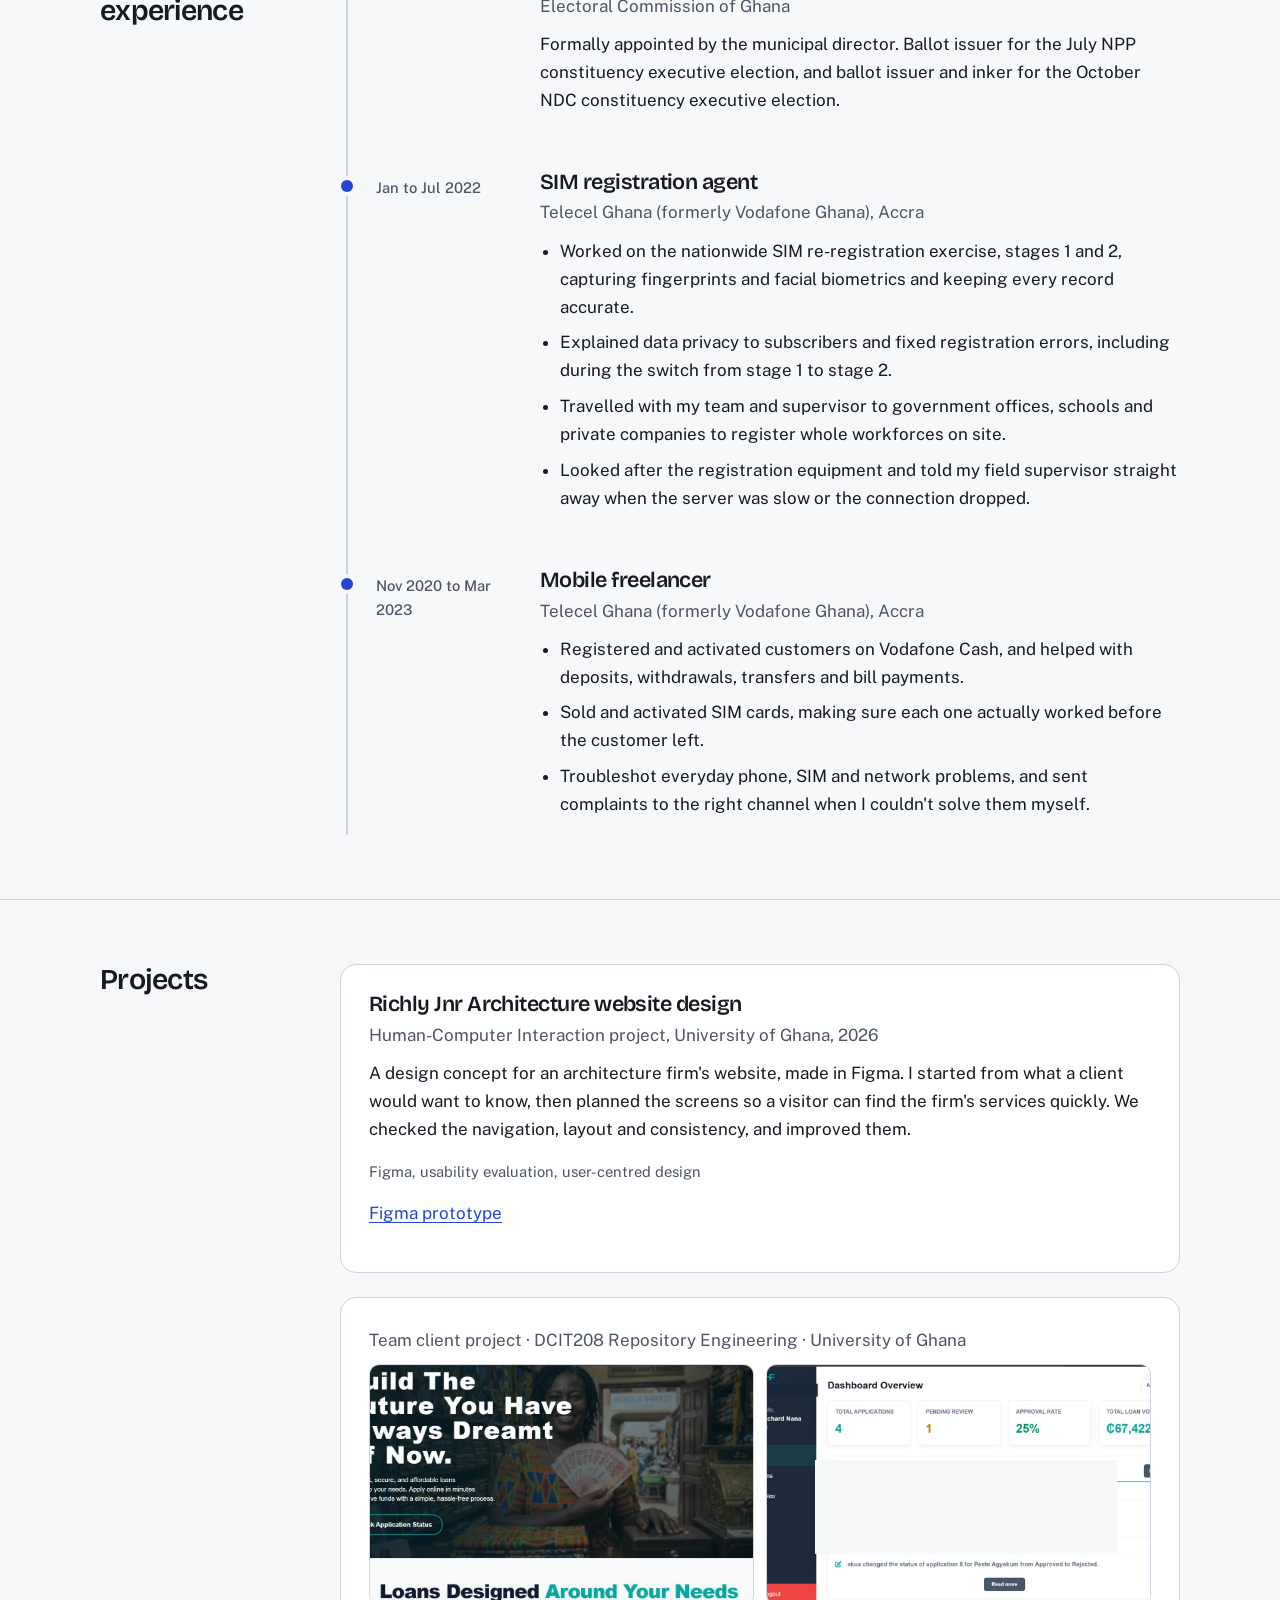
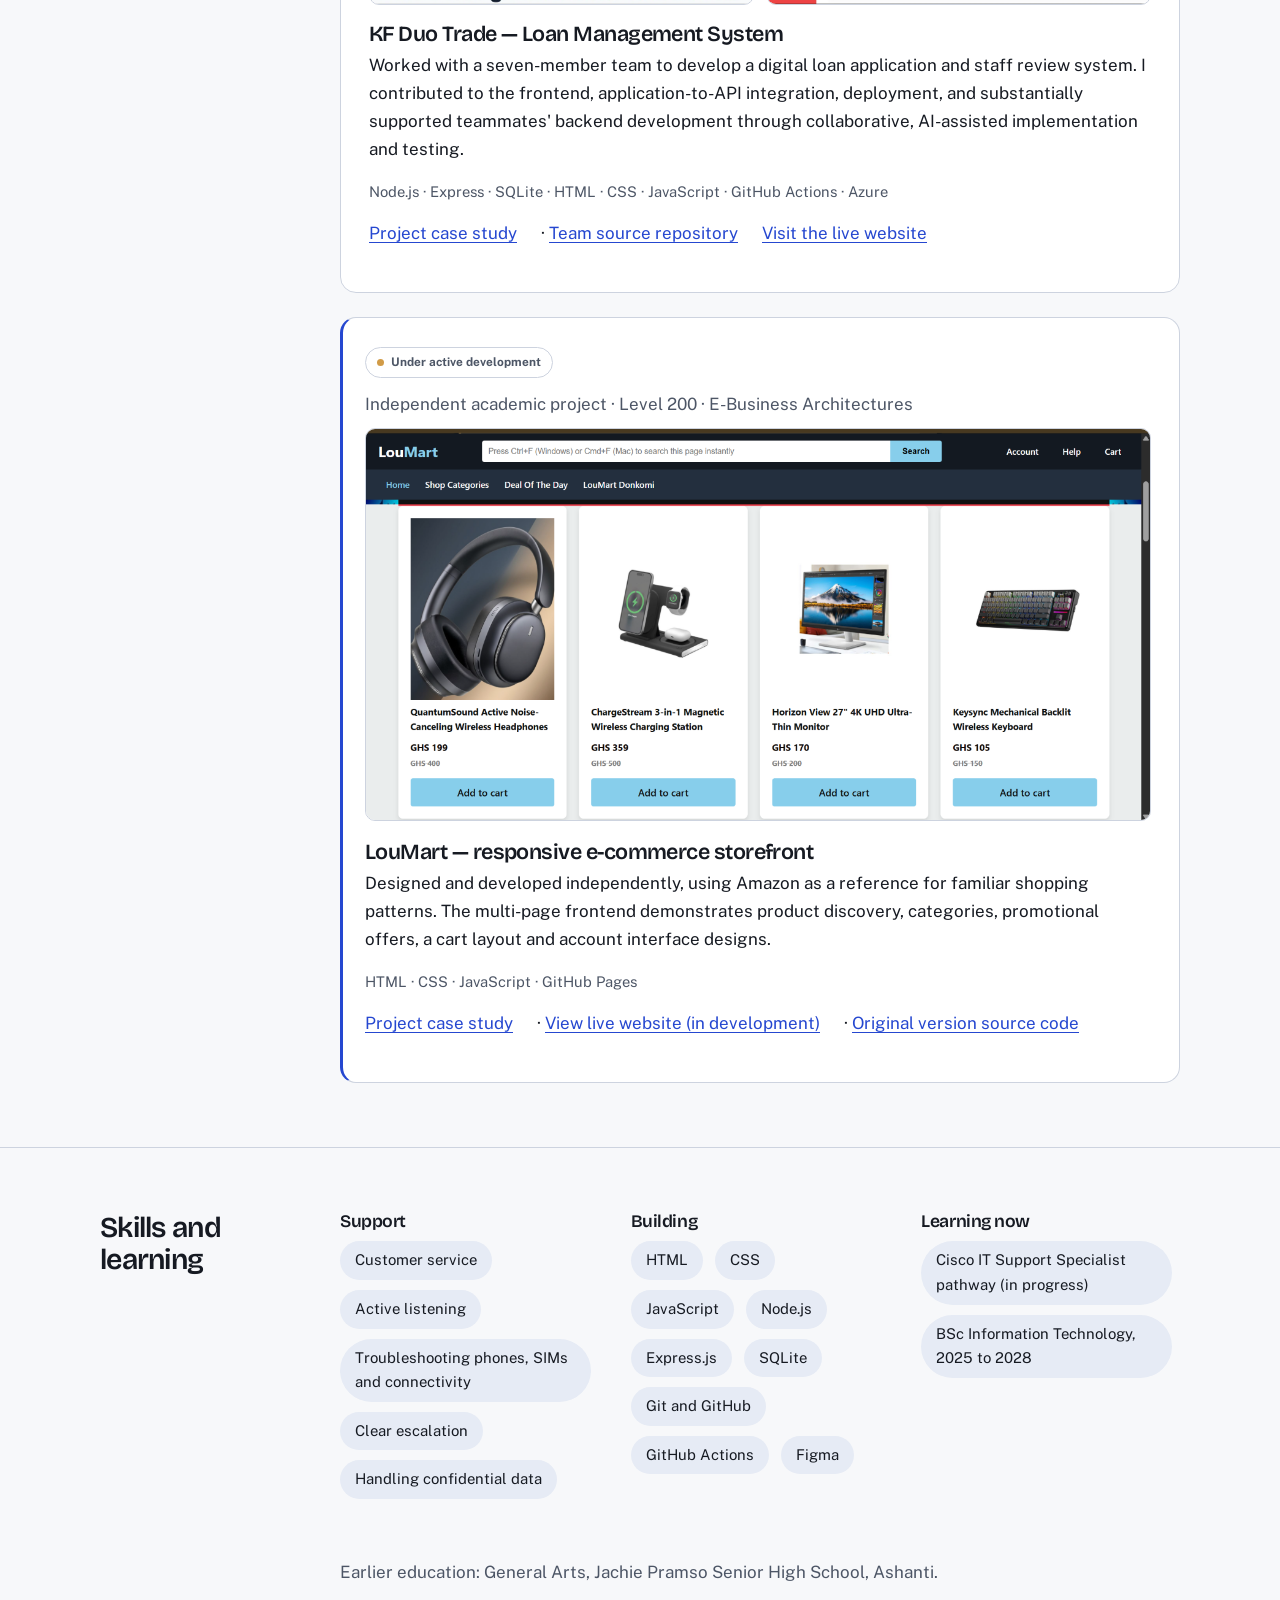
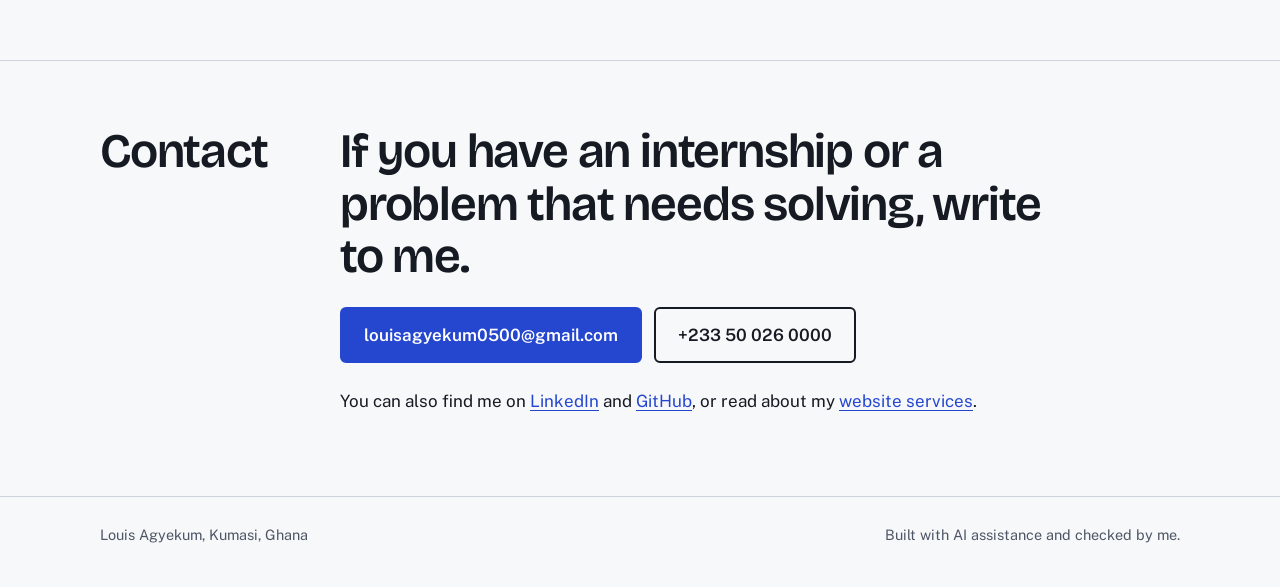
==== commit fda81d14: "feat(portfolio): add KF Duo and LouMart case studies"" ====
--- a/index.html
+++ b/index.html
@@ -1,14 +1,15 @@
 <!doctype html>
+
 <html lang="en">
   <head>
     <meta charset="utf-8" />
-    <meta name="viewport" content="width=device-width,initial-scale=1" />
+    <meta content="width=device-width,initial-scale=1" name="viewport" />
     <meta
+      content="Louis Agyekum is an IT student at the University of Ghana with two years of field experience in mobile and SIM support, looking for an IT support internship."
       name="description"
-      content="Louis Agyekum is an IT student at the University of Ghana with two years of field experience in mobile and SIM support, looking for an IT support internship."
     />
     <title>Louis Agyekum, IT student and support intern candidate</title>
-    <link rel="stylesheet" href="css/style.css" />
+    <link href="css/style.css" rel="stylesheet" />
     <script>
       document.documentElement.classList.add("js");
     </script>
@@ -24,68 +25,67 @@
     </script>
   </head>
   <body id="top">
-    <div class="progress" aria-hidden="true"></div>
+    <div aria-hidden="true" class="progress"></div>
     <a class="skip" href="#main">Skip to content</a>
     <header>
       <div class="wrap">
         <a class="logo" href="#top">Louis Agyekum</a>
         <button
+          aria-controls="nav"
+          aria-expanded="false"
+          aria-label="Open menu"
           class="menu-btn"
           type="button"
-          aria-expanded="false"
-          aria-controls="nav"
-          aria-label="Open menu"
         >
           <span></span><span></span><span></span>
         </button>
-        <nav id="nav" aria-label="Main">
-          <a href="#about">About</a><a href="#work">Work</a
+        <nav aria-label="Main" id="nav">
+          <a href="#about">About</a><a href="#work">Work-xp</a
           ><a href="#projects">Projects</a><a href="#skills">Skills</a
           ><a href="services.html">Web services</a
           ><a href="#contact">Contact</a>
         </nav>
       </div>
     </header>
-    <div class="theme-control" aria-label="Website appearance">
+    <div aria-label="Website appearance" class="theme-control">
       <button
-        class="theme-toggle"
-        type="button"
-        role="switch"
         aria-checked="false"
         aria-label="Dark mode"
+        class="theme-toggle"
+        role="switch"
         title="Toggle dark mode"
+        type="button"
       >
-        <span class="theme-icon theme-sun" aria-hidden="true"
+        <span aria-hidden="true" class="theme-icon theme-sun"
           ><svg
-            viewBox="0 0 24 24"
             fill="none"
             stroke="currentColor"
+            stroke-linecap="round"
             stroke-width="2"
-            stroke-linecap="round"
+            viewbox="0 0 24 24"
           >
-            <circle cx="12" cy="12" r="4" />
+            <circle cx="12" cy="12" r="4"></circle>
             <path
               d="M12 2v2m0 16v2M4.93 4.93l1.42 1.42m11.3 11.3 1.42 1.42M2 12h2m16 0h2M4.93 19.07l1.42-1.42m11.3-11.3 1.42-1.42"
-            /></svg
+            ></path></svg
         ></span>
-        <span class="theme-icon theme-moon" aria-hidden="true"
+        <span aria-hidden="true" class="theme-icon theme-moon"
           ><svg
-            viewBox="0 0 24 24"
             fill="none"
             stroke="currentColor"
+            stroke-linecap="round"
             stroke-width="2"
-            stroke-linecap="round"
+            viewbox="0 0 24 24"
           >
-            <path d="M20.9 13A9 9 0 0 1 11 3.1 9 9 0 1 0 20.9 13Z" /></svg
+            <path d="M20.9 13A9 9 0 0 1 11 3.1 9 9 0 1 0 20.9 13Z"></path></svg
         ></span>
-        <span class="theme-knob" aria-hidden="true"></span>
+        <span aria-hidden="true" class="theme-knob"></span>
       </button>
     </div>
-
     <main id="main">
       <div class="wrap hero">
         <div>
-          <h1 data-split>
+          <h1 data-split="">
             I'm Louis. I like fixing the thing that's stopping someone from
             getting on with their day.
           </h1>
@@ -93,7 +93,7 @@
             <span class="typing-prefix">I'm passionate about </span
             ><span class="typing-animated"
               ><span id="typing-text">IT Support</span
-              ><span class="typing-cursor" aria-hidden="true"></span
+              ><span aria-hidden="true" class="typing-cursor"></span
             ></span>
           </p>
           <p class="lead">
@@ -106,20 +106,20 @@
           </p>
           <div class="btns">
             <a class="btn main" href="#contact">Get in touch</a
-            ><a class="btn" href="assets/Louis_Agyekum_Resume.pdf" download
+            ><a class="btn" download="" href="assets/Louis_Agyekum_Resume.pdf"
               >Download my résumé</a
             >
           </div>
         </div>
-        <aside class="now" aria-label="Right now">
+        <aside aria-label="Right now" class="now">
           <div class="clip">
             <video
-              autoplay
-              muted
-              loop
-              playsinline
+              aria-label="A short video of Louis saying hello"
+              autoplay=""
+              loop=""
+              muted=""
+              playsinline=""
               preload="metadata"
-              aria-label="A short video of Louis saying hello"
             >
               <source src="assets/intro.mp4" type="video/mp4" />
             </video>
@@ -142,11 +142,10 @@
           </dl>
         </aside>
       </div>
-
       <section id="about">
         <div class="wrap row">
           <h2 class="reveal">About me</h2>
-          <div class="body" data-stagger>
+          <div class="body" data-stagger="">
             <p>
               My IT journey is built on determination and self-education. I got
               my hands on a personal computer later than most people, but my
@@ -173,11 +172,10 @@
           </div>
         </div>
       </section>
-
       <section id="work">
         <div class="wrap row">
           <h2 class="reveal">Work experience</h2>
-          <div data-stagger>
+          <div data-stagger="">
             <div class="entry">
               <time>2026</time>
               <div>
@@ -249,88 +247,10 @@
           </div>
         </div>
       </section>
-
       <section id="projects">
         <div class="wrap row">
           <h2 class="reveal">Projects</h2>
-          <div data-stagger>
-            <article class="proj spot">
-              <h3>KF Duo Trade loan application system</h3>
-              <p class="where">
-                Team of seven, DCIT208 Repository Engineering, University of
-                Ghana, 2026. My role: Architecture and Context Lead.
-              </p>
-              <p>
-                A real-client project to replace paper loan applications for KF
-                Duo Trade Company Limited. Applicants fill in an online form,
-                upload their documents and get a tracking code. Staff review
-                applications in an admin dashboard with Manager, Reviewer and
-                Viewer roles.
-              </p>
-              <ul>
-                <li>
-                  <strong>Pages I built:</strong> the shared stylesheet for the
-                  homepage, About and Contact pages, the applicant status-check
-                  portal, the confirmation page that shows a new tracking code,
-                  and about 170 lines of client-side validation for the
-                  application form.
-                </li>
-                <li>
-                  <strong>Connecting it up:</strong> moved the site into the
-                  Express <code>public</code> folder and wired the form to the
-                  backend API.
-                </li>
-                <li>
-                  <strong>Deployment:</strong> made the data and upload folders
-                  configurable through environment variables so the app keeps
-                  its files on persistent storage, and set up the first Azure
-                  App Service deployment with GitHub Actions, plus CI lint
-                  checks, an admin-listing utility script, the environment
-                  template and the v1.0.0 release.
-                </li>
-                <li>
-                  <strong>Studied</strong> how the backend protects applicants'
-                  data: bcrypt password hashing, role-based access, rate
-                  limiting and upload validation.
-                </li>
-                <li>
-                  Worked the way real teams do, with GitHub Issues, branches,
-                  pull requests, peer review and client evidence documented in
-                  the repo. Our AI use is logged in the repo too.
-                </li>
-              </ul>
-              <p class="stack">
-                Node.js, Express.js, SQLite, JavaScript, HTML, CSS, GitHub
-                Actions, Azure App Service
-              </p>
-              <p>
-                <a
-                  href="https://github.com/ilouisagyekum"
-                  target="_blank"
-                  rel="noopener"
-                  >See my GitHub</a
-                >
-              </p>
-            </article>
-            <article class="proj spot">
-              <h3>LouMart e-commerce website</h3>
-              <p class="where">Web development project, University of Ghana</p>
-              <p>
-                A small online storefront built to show how a shop can present
-                its products on the web. It taught me the full loop of
-                organising a project, keeping the code in a repository and
-                publishing it with GitHub Pages so anyone can open it.
-              </p>
-              <p class="stack">HTML, CSS, JavaScript, GitHub Pages</p>
-              <p>
-                <a
-                  href="https://ilouisagyekum.github.io/209_E-commerce-Project/"
-                  target="_blank"
-                  rel="noopener"
-                  >Visit the live site</a
-                >
-              </p>
-            </article>
+          <div data-stagger="">
             <article class="proj spot">
               <h3>Richly Jnr Architecture website design</h3>
               <p class="where">
@@ -349,27 +269,102 @@
               <p class="links">
                 <a
                   href="https://www.figma.com/proto/cH3LFaec0t0evLrTlX2343/HCI-RICHLY-JNR-ARCHIT?node-id=8-64&amp;t=3QjF5I2idbZ5x2Rs-0&amp;scaling=contain&amp;content-scaling=fixed&amp;page-id=1%3A2&amp;fuid=1697316392466833831"
+                  rel="noopener"
                   target="_blank"
-                  rel="noopener"
-                  >Try the clickable prototype</a
+                  >Figma prototype</a
                 >
+              </p>
+            </article>
+            <article class="proj spot kf-feature">
+              <p class="where">
+                Team client project · DCIT208 Repository Engineering ·
+                University of Ghana
+              </p>
+              <div class="kf-card-preview">
+                <img
+                  alt="KF Duo public-facing loan website homepage"
+                  loading="lazy"
+                  src="assets/projects/kf-duo/public-home.webp"
+                /><img
+                  alt="KF Duo staff administration dashboard"
+                  loading="lazy"
+                  src="assets/projects/kf-duo/admin-overview.webp"
+                />
+              </div>
+              <h3>KF Duo Trade — Loan Management System</h3>
+              <p>
+                Worked with a seven-member team to develop a digital loan
+                application and staff review system. I contributed to the
+                frontend, application-to-API integration, deployment, and
+                substantially supported teammates' backend development through
+                collaborative, AI-assisted implementation and testing.
+              </p>
+              <p class="stack">
+                Node.js · Express · SQLite · HTML · CSS · JavaScript · GitHub
+                Actions · Azure
+              </p>
+              <p class="links">
+                <a href="kf-duo.html">Project case study</a> ·
                 <a
-                  href="https://www.figma.com/design/cH3LFaec0t0evLrTlX2343/HCI---RICHLY-JNR-ARCHIT?node-id=8-64&amp;t=3QjF5I2idbZ5x2Rs-1"
+                  href="https://github.com/Dept-of-Comp-Sci-University-of-Ghana/dcit208-client-project-2026-team-engineering-repository-seg26-03-team-thanos"
+                  rel="noopener noreferrer"
                   target="_blank"
-                  rel="noopener"
-                  >Open the Figma design</a
+                  >Team source repository</a
                 >
+                <a href="https://www.kfduotrade.company/" rel="noopener noreferrer"
+                  target="_blank">Visit the live website</a>
               </p>
             </article>
+            <article class="proj spot loumart-feature">
+              <span class="loumart-project-state"
+                >Under active development</span
+              >
+              <p class="where">
+                Independent academic project · Level 200 · E-Business
+                Architectures
+              </p>
+              <img
+                alt="Screenshot of the real LouMart storefront showing product cards and shopping navigation"
+                class="loumart-card-preview"
+                decoding="async"
+                height="639"
+                loading="lazy"
+                src="assets/projects/loumart-homepage.png"
+                width="1279"
+              />
+              <h3>LouMart — responsive e-commerce storefront</h3>
+              <p>
+                Designed and developed independently, using Amazon as a
+                reference for familiar shopping patterns. The multi-page
+                frontend demonstrates product discovery, categories, promotional
+                offers, a cart layout and account interface designs.
+              </p>
+              <p class="stack">HTML · CSS · JavaScript · GitHub Pages</p>
+              <p class="links">
+                <a href="loumart.html">Project case study</a> ·
+                <a
+                  href="https://ilouisagyekum.github.io/209_E-commerce-Project/"
+                  rel="noopener noreferrer"
+                  target="_blank"
+                  >View live website (in development)</a
+                >
+                ·
+                <a
+                  href="https://github.com/ilouisagyekum/209_E-commerce-Project/tree/pre-release"
+                  rel="noopener noreferrer"
+                  target="_blank"
+                  >Original version source code</a
+                >
+              </p>
+            </article>
           </div>
         </div>
       </section>
-
       <section id="skills">
         <div class="wrap row">
           <h2 class="reveal">Skills and learning</h2>
           <div>
-            <div class="skills" data-stagger>
+            <div class="skills" data-stagger="">
               <div>
                 <h3>Support</h3>
                 <ul>
@@ -409,8 +404,7 @@
           </div>
         </div>
       </section>
-
-      <section id="contact" class="contact">
+      <section class="contact" id="contact">
         <div class="wrap row">
           <h2 class="reveal">Contact</h2>
           <div class="body reveal">
@@ -427,15 +421,15 @@
               You can also find me on
               <a
                 href="https://www.linkedin.com/in/louis-agyekum-b48a21249"
+                rel="noopener"
                 target="_blank"
-                rel="noopener"
                 >LinkedIn</a
               >
               and
               <a
                 href="https://github.com/ilouisagyekum"
+                rel="noopener"
                 target="_blank"
-                rel="noopener"
                 >GitHub</a
               >, or read about my <a href="services.html">website services</a>.
             </p>
@@ -443,10 +437,11 @@
         </div>
       </section>
     </main>
-
-    <div class="dock" aria-label="Quick actions">
+    <div aria-label="Quick actions" class="dock">
       <a class="btn main" href="mailto:louisagyekum0500@gmail.com">Email me</a
-      ><a class="btn" href="assets/Louis_Agyekum_Resume.pdf" download>Résumé</a>
+      ><a class="btn" download="" href="assets/Louis_Agyekum_Resume.pdf"
+        >Résumé</a
+      >
     </div>
     <footer>
       <div class="wrap">
@@ -454,6 +449,6 @@
         ><span>Built with AI assistance and checked by me.</span>
       </div>
     </footer>
-    <script src="js/script.js" defer></script>
+    <script defer="" src="js/script.js"></script>
   </body>
 </html>
--- a/css/style.css
+++ b/css/style.css
@@ -1029,3 +1029,410 @@
     animation: none !important;
   }
 }
+
+/* LouMart unpublished case-study draft */
+.loumart-feature {
+  border-left: 3px solid var(--blue);
+  padding-left: 22px;
+}
+.case-hero {
+  padding: 70px 0 68px;
+}
+.case-eyebrow {
+  font-size: 0.8rem;
+  text-transform: uppercase;
+  letter-spacing: 0.13em;
+  color: var(--mute);
+  font-weight: 700;
+}
+.case-title-sub {
+  display: block;
+  font-size: clamp(1.35rem, 3vw, 2.3rem);
+  line-height: 1.25;
+  margin-top: 18px;
+  color: var(--mute);
+  max-width: 22em;
+}
+.case-hero .lead {
+  max-width: 49rem;
+}
+.case-facts {
+  display: grid;
+  grid-template-columns: repeat(4, minmax(0, 1fr));
+  gap: 20px;
+  margin: 50px 0 0;
+  border-top: 1px solid var(--rule);
+  padding-top: 25px;
+}
+.case-facts dt {
+  font-size: 0.75rem;
+  letter-spacing: 0.1em;
+  text-transform: uppercase;
+  color: var(--mute);
+}
+.case-facts dd {
+  margin: 6px 0 0;
+  font-size: 0.95rem;
+  font-weight: 600;
+}
+.case-band {
+  background: var(--panel);
+}
+.case-window {
+  background: #f9fafc;
+  color: #182037;
+  max-width: 940px;
+  margin: auto;
+  border: 1px solid #c7cedb;
+  border-radius: 16px;
+  overflow: hidden;
+  box-shadow: 0 24px 55px #10182b1b;
+}
+.case-browser {
+  background: #e7ebf2;
+  padding: 12px 20px;
+  display: flex;
+  align-items: center;
+  gap: 6px;
+  border-bottom: 1px solid #c7cedb;
+}
+.case-browser span {
+  width: 9px;
+  height: 9px;
+  border-radius: 50%;
+  background: #a4aebd;
+}
+.case-browser small {
+  margin-left: auto;
+  font-size: 0.67rem;
+  letter-spacing: 0.12em;
+}
+.case-mock-nav {
+  display: flex;
+  align-items: center;
+  gap: 30px;
+  padding: 25px 30px;
+}
+.case-mock-nav b {
+  font-size: 1.5rem;
+}
+.case-mock-nav b span {
+  color: #3355c9;
+}
+.case-mock-nav div {
+  background: #e9edf5;
+  border-radius: 6px;
+  padding: 10px 18px;
+  color: #677287;
+  flex: 1;
+  font-size: 0.85rem;
+}
+.case-mock-links {
+  background: #19243a;
+  color: #e9edf7;
+  padding: 13px 30px;
+  font-size: 0.72rem;
+  letter-spacing: 0.06em;
+}
+.case-mock-hero {
+  background: linear-gradient(115deg, #e1e9f6, #f6f8fc);
+  padding: 45px 35px;
+  display: flex;
+  flex-direction: column;
+  gap: 8px;
+}
+.case-mock-hero span {
+  color: #3456b2;
+  font-size: 0.72rem;
+  letter-spacing: 0.13em;
+}
+.case-mock-hero strong {
+  font-size: clamp(1.35rem, 3vw, 2.5rem);
+  line-height: 1.1;
+}
+.case-mock-hero small {
+  color: #5b6680;
+}
+.case-mock-grid {
+  display: grid;
+  grid-template-columns: repeat(4, 1fr);
+  gap: 15px;
+  padding: 22px 30px 35px;
+}
+.case-mock-grid div {
+  height: 125px;
+  background: linear-gradient(#e7ebf2 0 75%, #f1f3f8 75%);
+  border: 1px solid #e1e5ee;
+  border-radius: 7px;
+  display: flex;
+  align-items: end;
+  padding: 8px;
+  color: #66738a;
+  font-size: 0.7rem;
+}
+.case-visual-note {
+  max-width: 940px;
+  margin: 12px auto 0;
+  color: var(--mute);
+  font-size: 0.78rem;
+}
+.case-study section .body h3 {
+  margin-bottom: 16px;
+}
+.case-feature-list article {
+  display: grid;
+  grid-template-columns: 42px 1fr;
+  gap: 20px;
+  padding: 20px 0;
+  border-bottom: 1px solid var(--rule);
+}
+.case-feature-list article:first-child {
+  padding-top: 0;
+}
+.case-feature-list article span {
+  color: var(--blue);
+  font-size: 0.82rem;
+  font-weight: 700;
+}
+.case-feature-list article p {
+  margin: 8px 0 0;
+}
+
+.case-note {
+  padding: 22px;
+  background: var(--panel);
+  border-left: 3px solid var(--blue);
+}
+@media (max-width: 700px) {
+  .case-hero {
+    padding: 42px 0;
+  }
+  .case-facts {
+    grid-template-columns: repeat(2, minmax(0, 1fr));
+  }
+  .case-mock-nav {
+    padding: 16px;
+    gap: 12px;
+  }
+  .case-mock-nav small {
+    display: none;
+  }
+  .case-mock-links {
+    padding: 12px 16px;
+    font-size: 0.55rem;
+  }
+  .case-mock-hero {
+    padding: 30px 20px;
+  }
+  .case-mock-grid {
+    grid-template-columns: repeat(2, 1fr);
+    padding: 16px;
+  }
+  .case-mock-grid div {
+    height: 95px;
+  }
+}
+
+/* LouMart: authentic project imagery (draft case study) */
+.case-shot-heading {
+  max-width: 940px;
+  margin: 0 auto 22px;
+}
+.case-shot-heading h2 {
+  margin: 8px 0 10px;
+  font-size: clamp(1.5rem, 3vw, 2.3rem);
+}
+.case-shot-heading p:last-child {
+  color: var(--mute);
+  margin: 0;
+}
+.case-screenshot {
+  max-width: 940px;
+  margin: 0 auto;
+}
+.case-screenshot img {
+  display: block;
+  width: 100%;
+  height: auto;
+  border-radius: 12px;
+  border: 1px solid var(--rule);
+  box-shadow: 0 20px 48px #00000019;
+}
+.case-screenshot figcaption {
+  margin-top: 12px;
+  color: var(--mute);
+  font-size: 0.8rem;
+}
+.loumart-card-preview {
+  display: block;
+  width: 100%;
+  height: auto;
+  aspect-ratio: 2/1;
+  object-fit: cover;
+  object-position: center;
+  border-radius: 10px;
+  margin: 0 0 20px;
+  border: 1px solid var(--rule);
+}
+
+/* LouMart — desktop and mobile views */
+.loumart-project-state {
+  display: inline-flex;
+  align-items: center;
+  gap: 7px;
+  padding: 5px 11px;
+  border: 1px solid var(--rule);
+  border-radius: 999px;
+  font-size: 0.74rem;
+  font-weight: 700;
+  color: var(--mute);
+  margin: 0 0 12px;
+}
+.loumart-project-state::before {
+  content: "";
+  width: 7px;
+  height: 7px;
+  border-radius: 50%;
+  background: #d19b47;
+}
+.loumart-card-preview {
+  aspect-ratio: 2/1;
+}
+.case-screenshot-pair {
+  max-width: 1050px;
+  margin: 0 auto;
+  display: grid;
+  grid-template-columns: minmax(0, 1.75fr) minmax(190px, 0.72fr);
+  gap: 24px;
+  align-items: start;
+}
+.case-screenshot-pair figure {
+  margin: 0;
+  min-width: 0;
+}
+.case-screenshot-pair img {
+  display: block;
+  width: 100%;
+  height: auto;
+  border: 1px solid var(--rule);
+  border-radius: 12px;
+  box-shadow: 0 18px 40px #00000016;
+}
+.case-screenshot-pair .mobile-shot {
+  max-width: 310px;
+  justify-self: center;
+}
+.case-screenshot-pair figcaption {
+  margin-top: 12px;
+  color: var(--mute);
+  font-size: 0.8rem;
+  line-height: 1.55;
+}
+@media (max-width: 650px) {
+  .case-screenshot-pair {
+    grid-template-columns: 1fr;
+    gap: 32px;
+  }
+  .case-screenshot-pair .mobile-shot {
+    width: min(100%, 310px);
+  }
+}
+
+/* KF Duo project presentation — no Studio S styles or assets */
+.kf-card-preview {
+  display: grid;
+  grid-template-columns: 1fr 1fr;
+  gap: 12px;
+  margin: 0 0 18px;
+}
+.kf-card-preview img {
+  width: 100%;
+  aspect-ratio: 16/10;
+  object-fit: cover;
+  object-position: top;
+  border-radius: 10px;
+  border: 1px solid var(--rule);
+}
+.kf-case .case-hero {
+  padding-bottom: 38px;
+}
+.kf-case .case-hero h1 {
+  max-width: 950px;
+}
+.kf-gallery,
+.kf-copy,
+.kf-next {
+  padding-top: 38px;
+  padding-bottom: 36px;
+}
+.kf-gallery h2,
+.kf-copy h2 {
+  font-size: clamp(1.55rem, 3.2vw, 2.5rem);
+  line-height: 1.2;
+}
+.kf-gallery figure {
+  margin: 0;
+  min-width: 0;
+}
+.kf-gallery figure img {
+  display: block;
+  width: 100%;
+  height: auto;
+  border: 1px solid var(--rule);
+  border-radius: 12px;
+}
+.kf-gallery figcaption {
+  color: var(--mute);
+  font-size: 0.82rem;
+  margin: 10px 0 0;
+}
+.kf-hero-grid,
+.kf-gallery-grid {
+  display: grid;
+  grid-template-columns: repeat(2, minmax(0, 1fr));
+  gap: 22px;
+  margin: 25px 0 36px;
+}
+.kf-copy > div {
+  padding: 32px 0;
+  border-top: 1px solid var(--rule);
+  max-width: 900px;
+}
+.kf-copy p {
+  line-height: 1.75;
+}
+@media (max-width: 700px) {
+  .kf-hero-grid,
+  .kf-gallery-grid {
+    grid-template-columns: 1fr;
+  }
+  .kf-card-preview {
+    grid-template-columns: 1fr 1fr;
+    gap: 8px;
+  }
+}
+
+/* LouMart case study: consistent side-by-side desktop section layout */
+@media (min-width: 801px) {
+  .case-study section > .wrap.row {
+    display: grid;
+    grid-template-columns: minmax(180px, 220px) minmax(0, 1fr);
+    align-items: start;
+    column-gap: 40px;
+  }
+  .case-study section > .wrap.row > .body {
+    width: 100%;
+    max-width: none;
+    min-width: 0;
+  }
+}
+.case-feature-list article {
+  grid-template-columns: 42px minmax(0, 1fr);
+  align-items: start;
+}
+@media (max-width: 800px) {
+  .case-study section > .wrap.row {
+    display: grid;
+    grid-template-columns: minmax(0, 1fr);
+  }
+}
